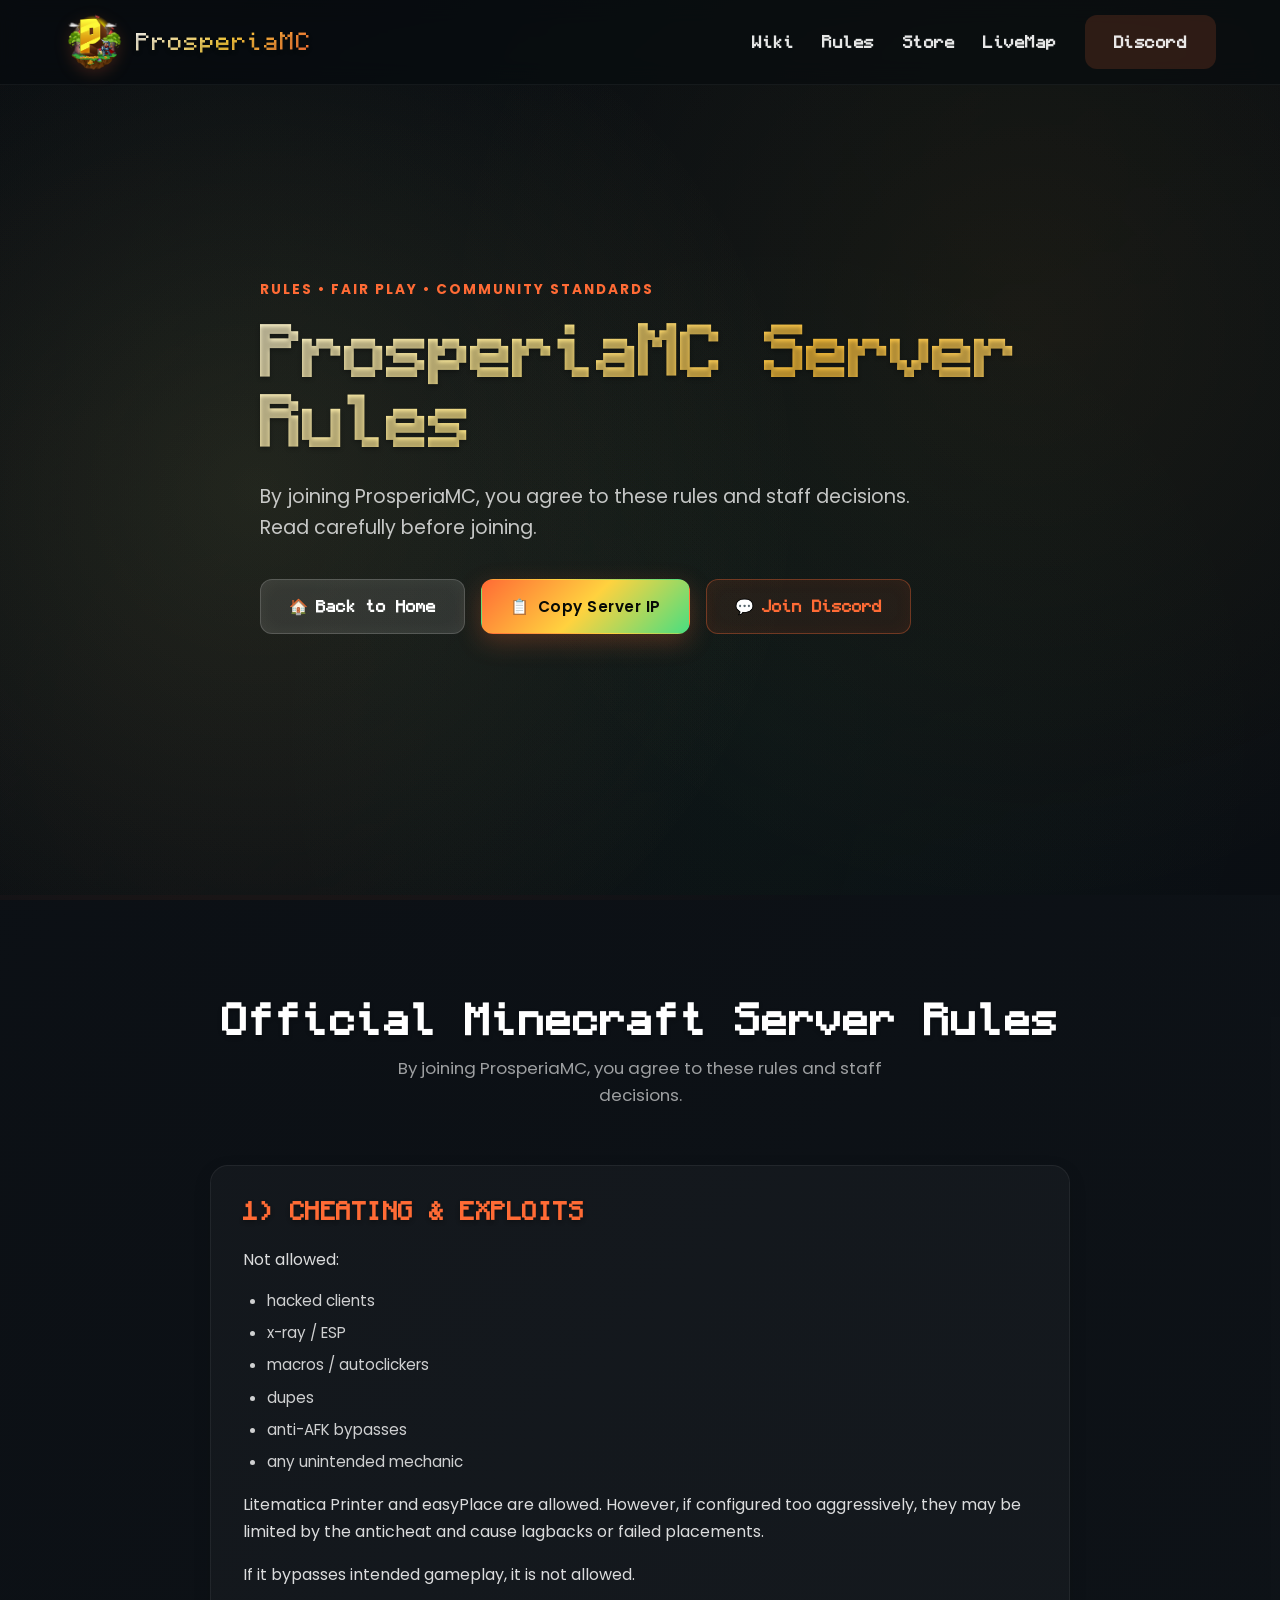
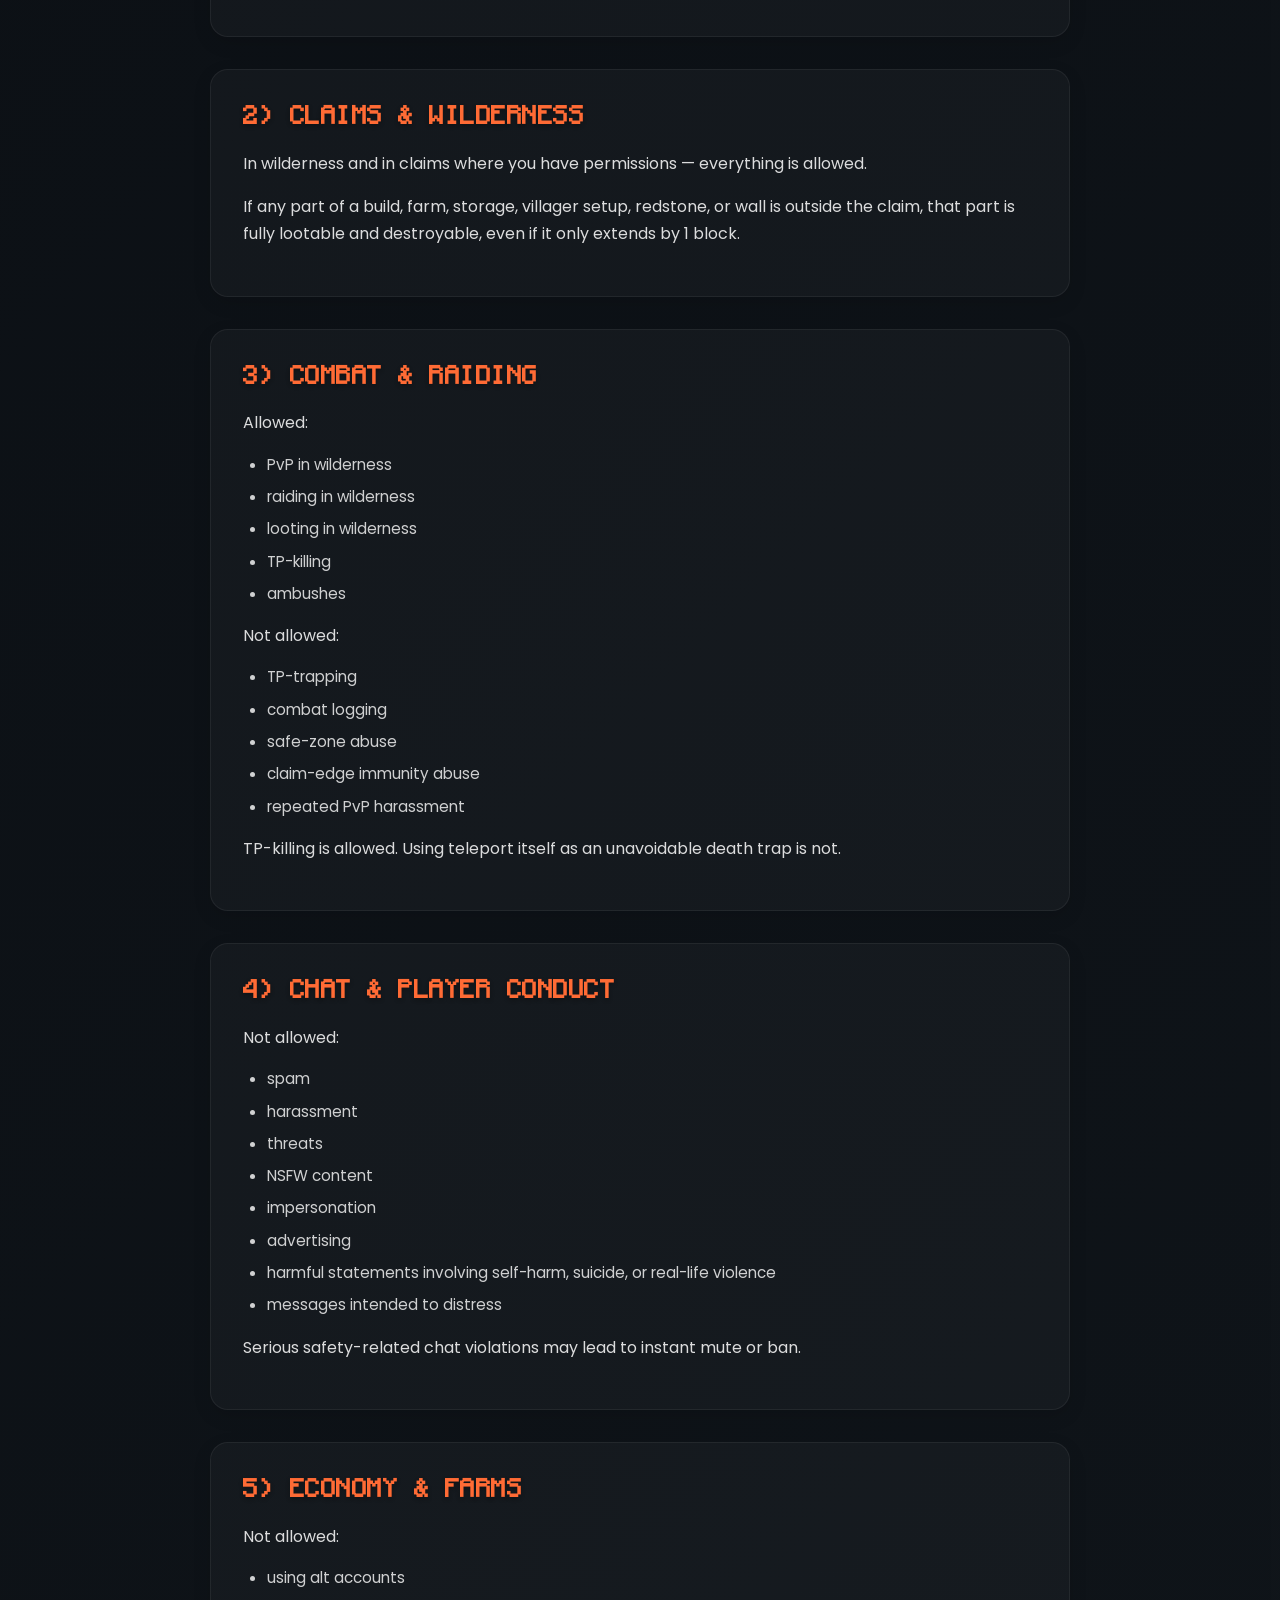
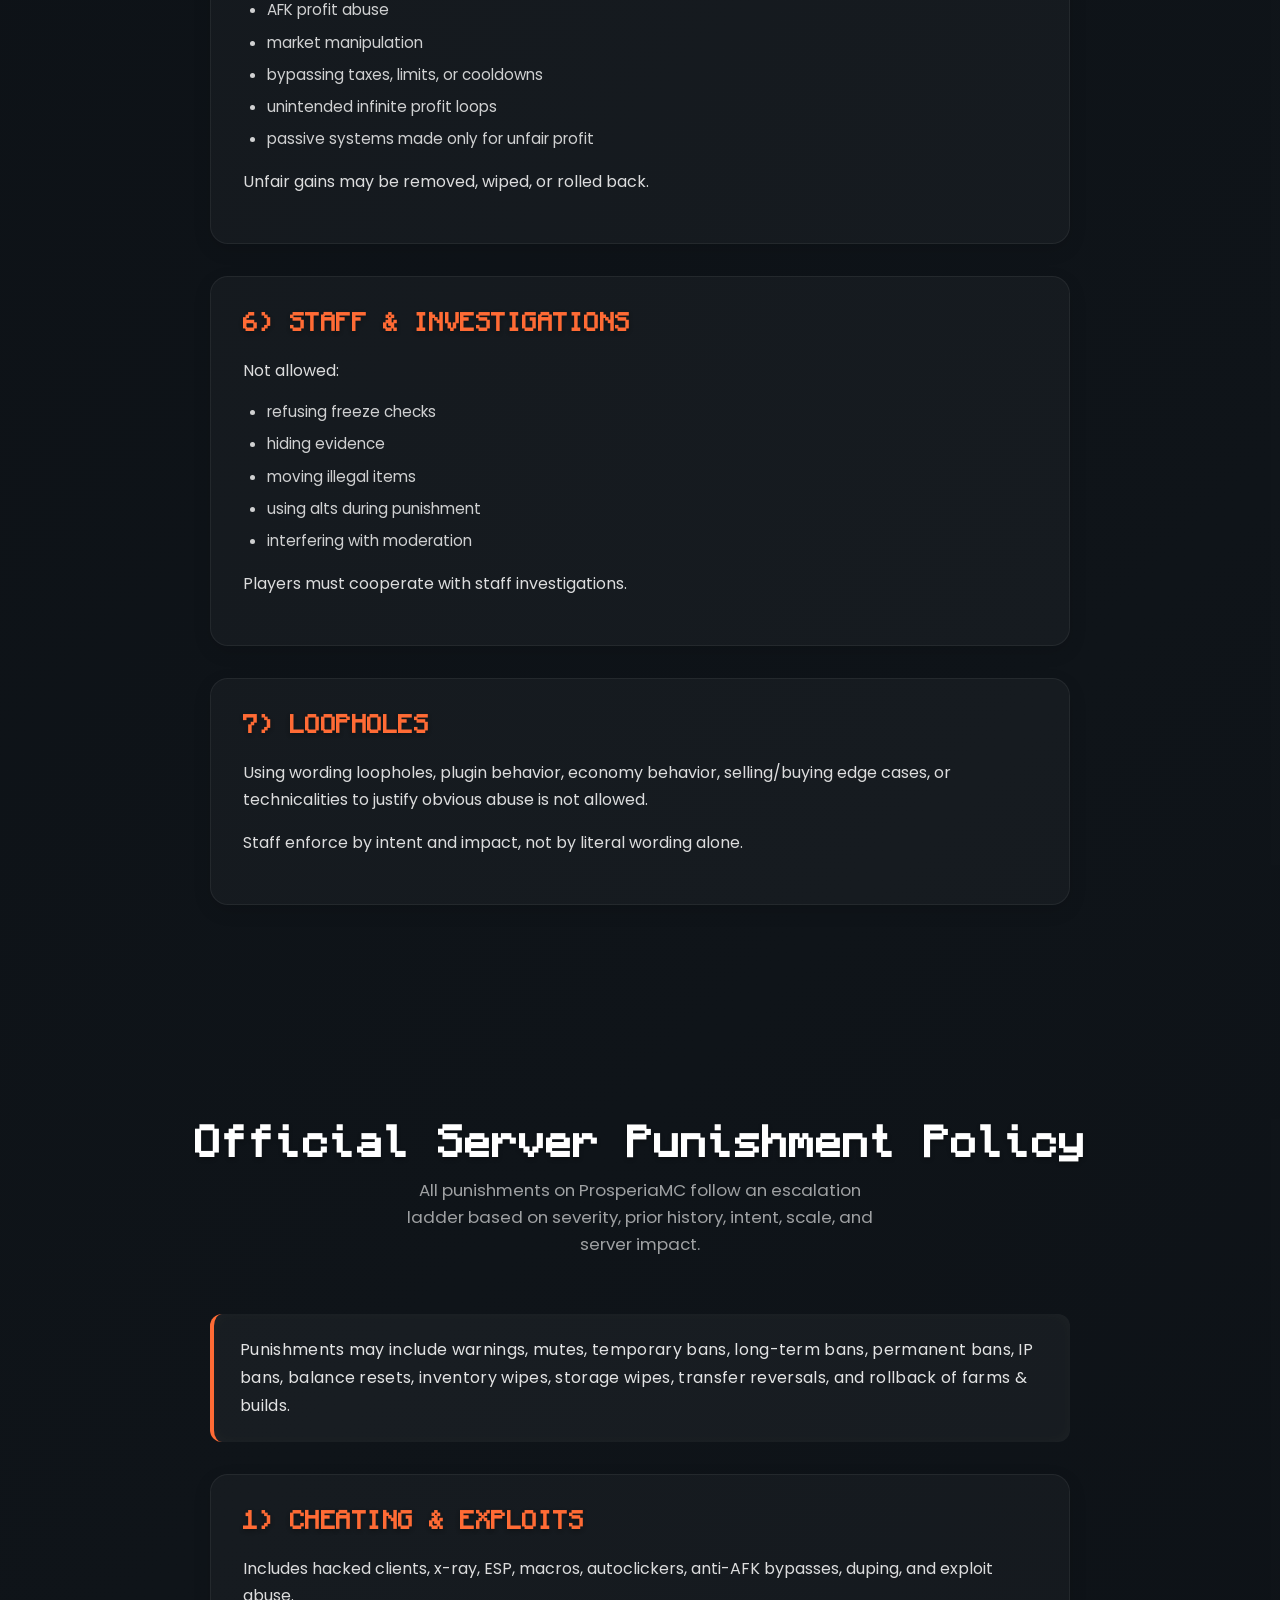
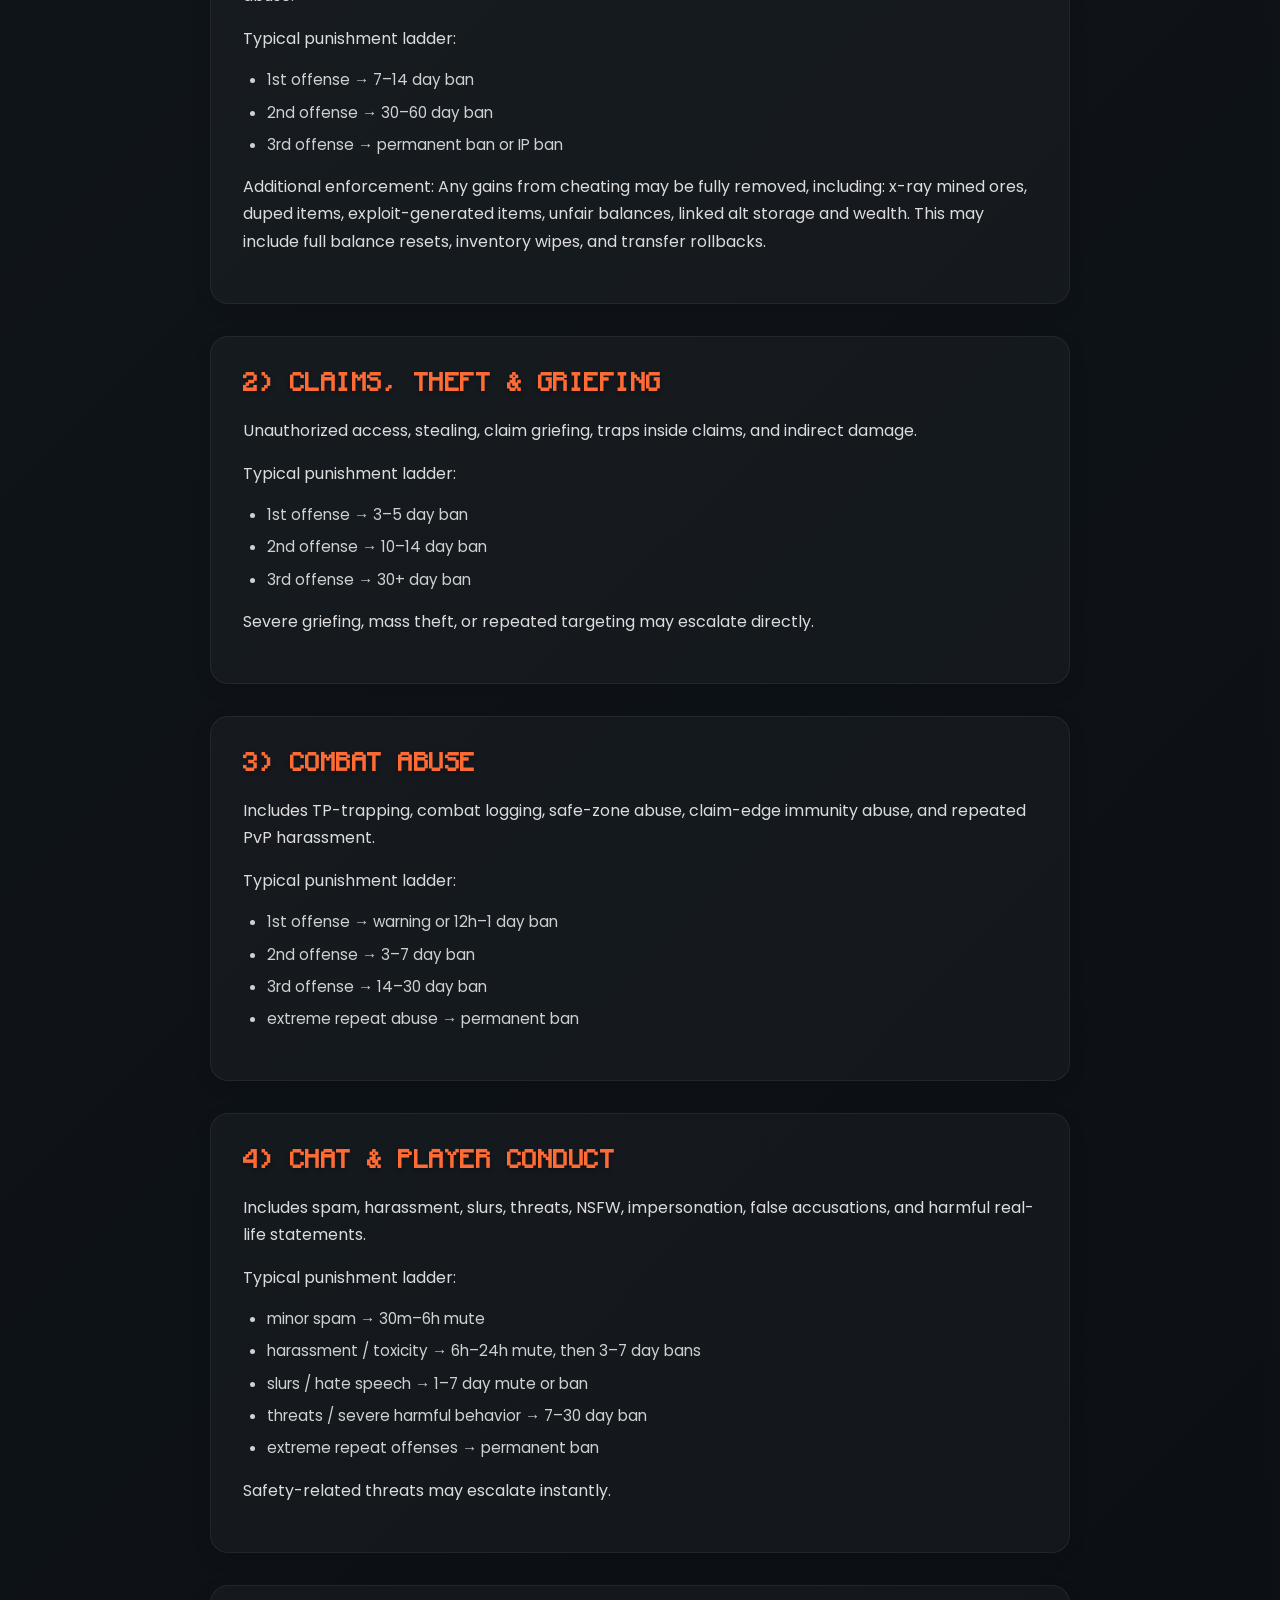
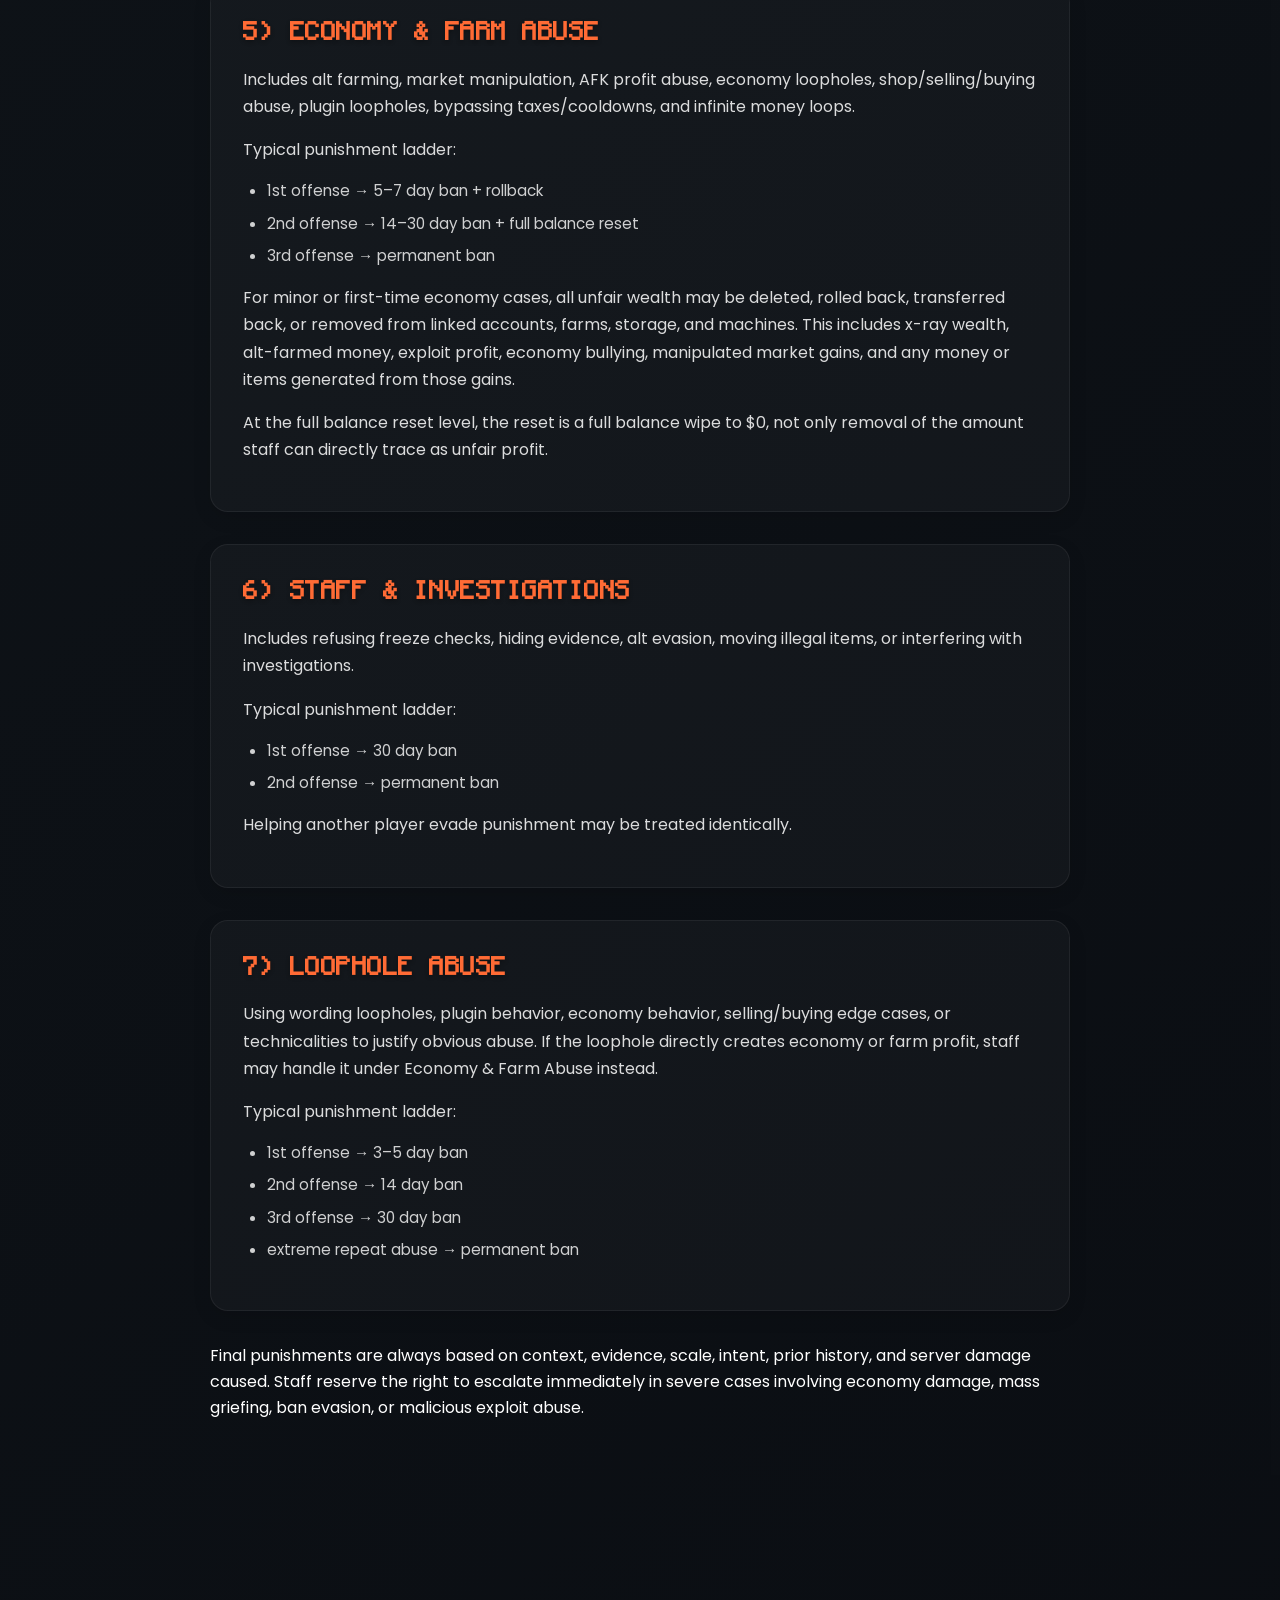
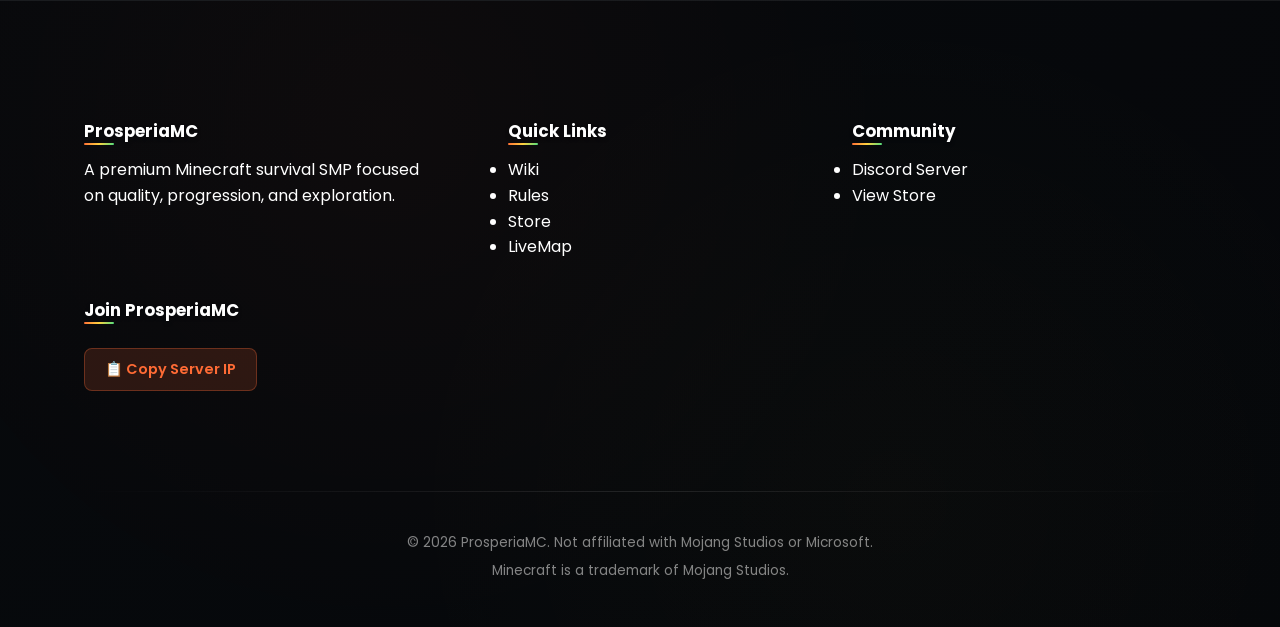
==== rules.html @ f15ae8da "Update wiki layout and rules content" ====
<!DOCTYPE html>
<html lang="en">
<head>
  <meta charset="UTF-8" />
  <meta name="viewport" content="width=device-width, initial-scale=1.0" />
  <meta name="description" content="ProsperiaMC rules and enforcement policy." />
  <title>ProsperiaMC | Official Minecraft Server Rules</title>
  <link rel="preconnect" href="https://fonts.googleapis.com" />
  <link rel="preconnect" href="https://fonts.gstatic.com" crossorigin />
  <link href="https://fonts.googleapis.com/css2?family=Poppins:wght@400;500;600;700;800;900&family=Press+Start+2P&display=swap" rel="stylesheet" />
  <link rel="stylesheet" href="style.css" />
  <!-- Google AdSense verification code -->
  <script async src="https://pagead2.googlesyndication.com/pagead/js/adsbygoogle.js?client=ca-pub-5962027787161870" crossorigin="anonymous"></script>
</head>
<body>
  <header class="navbar" id="navbar">
    <div class="container nav-content">
      <a href="index.html" class="logo">
        <img src="assets/icons/ProsperiaMC logo1.png" alt="ProsperiaMC logo1" class="logo-img" />
        <span class="logo-text">ProsperiaMC</span>
      </a>

      <nav class="nav-links">
        <a href="wiki.html">Wiki</a>
        <a href="rules.html">Rules</a>
        <a href="https://shop.prosperiamc.com/" target="_blank" rel="noopener noreferrer">Store</a>
        <a href="http://prosperiamc.com:8100/#world1:0:0:0:1500:0:0:0:0:perspective" target="_blank" rel="noopener noreferrer">LiveMap</a>
        <a href="https://www.discord.gg/T3ed7sV3uz" class="btn btn-nav-discord" target="_blank" rel="noopener noreferrer">Discord</a>
      </nav>

      <button class="mobile-menu-btn" id="mobile-menu-btn" aria-label="Toggle menu">
        <span></span>
        <span></span>
        <span></span>
      </button>
    </div>
  </header>

  <section class="hero">
    <div class="hero-overlay"></div>
    <div class="container hero-content">
      <p class="eyebrow">Rules • Fair Play • Community Standards</p>
      <h1 class="title-gold-glow">ProsperiaMC Server Rules</h1>
      <p class="hero-text">
        By joining ProsperiaMC, you agree to these rules and staff decisions. Read carefully before joining.
      </p>

      <div class="hero-buttons">
        <a href="index.html" class="btn btn-secondary">
          <span>&#x1F3E0;</span> Back to Home
        </a>
        <button class="btn btn-primary" onclick="copyIP()">
          <span>&#x1F4CB;</span> Copy Server IP
        </button>
        <a href="https://www.discord.gg/T3ed7sV3uz" class="btn btn-tertiary" target="_blank" rel="noopener noreferrer">
          <span>&#x1F4AC;</span> Join Discord
        </a>
      </div>
      <p id="copy-message" class="copy-message"></p>
    </div>
  </section>

  <section class="rules">
    <div class="container">
      <div class="section-header">
        <h2>Official Minecraft Server Rules</h2>
        <p class="section-subtitle">By joining ProsperiaMC, you agree to these rules and staff decisions.</p>
      </div>

      <div class="rules-content">
        <div class="rule-category">
          <h3>1) CHEATING & EXPLOITS</h3>
          <p>Not allowed:</p>
          <ul>
            <li>hacked clients</li>
            <li>x-ray / ESP</li>
            <li>macros / autoclickers</li>
            <li>dupes</li>
            <li>anti-AFK bypasses</li>
            <li>any unintended mechanic</li>
          </ul>
          <p>Litematica Printer and easyPlace are allowed. However, if configured too aggressively, they may be limited by the anticheat and cause lagbacks or failed placements.</p>
          <p>If it bypasses intended gameplay, it is not allowed.</p>
        </div>

        <div class="rule-category">
          <h3>2) CLAIMS & WILDERNESS</h3>
          <p>In wilderness and in claims where you have permissions — everything is allowed.</p>
          <p>If any part of a build, farm, storage, villager setup, redstone, or wall is outside the claim, that part is fully lootable and destroyable, even if it only extends by 1 block.</p>
        </div>

        <div class="rule-category">
          <h3>3) COMBAT & RAIDING</h3>
          <p>Allowed:</p>
          <ul>
            <li>PvP in wilderness</li>
            <li>raiding in wilderness</li>
            <li>looting in wilderness</li>
            <li>TP-killing</li>
            <li>ambushes</li>
          </ul>
          <p>Not allowed:</p>
          <ul>
            <li>TP-trapping</li>
            <li>combat logging</li>
            <li>safe-zone abuse</li>
            <li>claim-edge immunity abuse</li>
            <li>repeated PvP harassment</li>
          </ul>
          <p>TP-killing is allowed. Using teleport itself as an unavoidable death trap is not.</p>
        </div>

        <div class="rule-category">
          <h3>4) CHAT & PLAYER CONDUCT</h3>
          <p>Not allowed:</p>
          <ul>
            <li>spam</li>
            <li>harassment</li>
            <li>threats</li>
            <li>NSFW content</li>
            <li>impersonation</li>
            <li>advertising</li>
            <li>harmful statements involving self-harm, suicide, or real-life violence</li>
            <li>messages intended to distress</li>
          </ul>
          <p>Serious safety-related chat violations may lead to instant mute or ban.</p>
        </div>

        <div class="rule-category">
          <h3>5) ECONOMY & FARMS</h3>
          <p>Not allowed:</p>
          <ul>
            <li>using alt accounts</li>
            <li>AFK profit abuse</li>
            <li>market manipulation</li>
            <li>bypassing taxes, limits, or cooldowns</li>
            <li>unintended infinite profit loops</li>
            <li>passive systems made only for unfair profit</li>
          </ul>
          <p>Unfair gains may be removed, wiped, or rolled back.</p>
        </div>

        <div class="rule-category">
          <h3>6) STAFF & INVESTIGATIONS</h3>
          <p>Not allowed:</p>
          <ul>
            <li>refusing freeze checks</li>
            <li>hiding evidence</li>
            <li>moving illegal items</li>
            <li>using alts during punishment</li>
            <li>interfering with moderation</li>
          </ul>
          <p>Players must cooperate with staff investigations.</p>
        </div>

        <div class="rule-category">
          <h3>7) LOOPHOLES</h3>
          <p>Using wording loopholes, plugin behavior, economy behavior, selling/buying edge cases, or technicalities to justify obvious abuse is not allowed.</p>
          <p>Staff enforce by intent and impact, not by literal wording alone.</p>
        </div>
      </div>
    </div>
  </section>

  <section class="rules">
    <div class="container">
      <div class="section-header">
        <h2>Official Server Punishment Policy</h2>
        <p class="section-subtitle">All punishments on ProsperiaMC follow an escalation ladder based on severity, prior history, intent, scale, and server impact.</p>
      </div>

      <div class="rules-content">
        <div class="policy-summary">
          Punishments may include warnings, mutes, temporary bans, long-term bans, permanent bans, IP bans, balance resets, inventory wipes, storage wipes, transfer reversals, and rollback of farms & builds.
        </div>

        <div class="rule-category">
          <h3>1) CHEATING & EXPLOITS</h3>
          <p>Includes hacked clients, x-ray, ESP, macros, autoclickers, anti-AFK bypasses, duping, and exploit abuse.</p>
          <p>Typical punishment ladder:</p>
          <ul>
            <li>1st offense → 7–14 day ban</li>
            <li>2nd offense → 30–60 day ban</li>
            <li>3rd offense → permanent ban or IP ban</li>
          </ul>
          <p>Additional enforcement: Any gains from cheating may be fully removed, including: x-ray mined ores, duped items, exploit-generated items, unfair balances, linked alt storage and wealth. This may include full balance resets, inventory wipes, and transfer rollbacks.</p>
        </div>

        <div class="rule-category">
          <h3>2) CLAIMS, THEFT & GRIEFING</h3>
          <p>Unauthorized access, stealing, claim griefing, traps inside claims, and indirect damage.</p>
          <p>Typical punishment ladder:</p>
          <ul>
            <li>1st offense → 3–5 day ban</li>
            <li>2nd offense → 10–14 day ban</li>
            <li>3rd offense → 30+ day ban</li>
          </ul>
          <p>Severe griefing, mass theft, or repeated targeting may escalate directly.</p>
        </div>

        <div class="rule-category">
          <h3>3) COMBAT ABUSE</h3>
          <p>Includes TP-trapping, combat logging, safe-zone abuse, claim-edge immunity abuse, and repeated PvP harassment.</p>
          <p>Typical punishment ladder:</p>
          <ul>
            <li>1st offense → warning or 12h–1 day ban</li>
            <li>2nd offense → 3–7 day ban</li>
            <li>3rd offense → 14–30 day ban</li>
            <li>extreme repeat abuse → permanent ban</li>
          </ul>
        </div>

        <div class="rule-category">
          <h3>4) CHAT & PLAYER CONDUCT</h3>
          <p>Includes spam, harassment, slurs, threats, NSFW, impersonation, false accusations, and harmful real-life statements.</p>
          <p>Typical punishment ladder:</p>
          <ul>
            <li>minor spam → 30m–6h mute</li>
            <li>harassment / toxicity → 6h–24h mute, then 3–7 day bans</li>
            <li>slurs / hate speech → 1–7 day mute or ban</li>
            <li>threats / severe harmful behavior → 7–30 day ban</li>
            <li>extreme repeat offenses → permanent ban</li>
          </ul>
          <p>Safety-related threats may escalate instantly.</p>
        </div>

        <div class="rule-category">
          <h3>5) ECONOMY & FARM ABUSE</h3>
          <p>Includes alt farming, market manipulation, AFK profit abuse, economy loopholes, shop/selling/buying abuse, plugin loopholes, bypassing taxes/cooldowns, and infinite money loops.</p>
          <p>Typical punishment ladder:</p>
          <ul>
            <li>1st offense → 5–7 day ban + rollback</li>
            <li>2nd offense → 14–30 day ban + full balance reset</li>
            <li>3rd offense → permanent ban</li>
          </ul>
          <p>For minor or first-time economy cases, all unfair wealth may be deleted, rolled back, transferred back, or removed from linked accounts, farms, storage, and machines. This includes x-ray wealth, alt-farmed money, exploit profit, economy bullying, manipulated market gains, and any money or items generated from those gains.</p>
          <p>At the full balance reset level, the reset is a full balance wipe to $0, not only removal of the amount staff can directly trace as unfair profit.</p>
        </div>

        <div class="rule-category">
          <h3>6) STAFF & INVESTIGATIONS</h3>
          <p>Includes refusing freeze checks, hiding evidence, alt evasion, moving illegal items, or interfering with investigations.</p>
          <p>Typical punishment ladder:</p>
          <ul>
            <li>1st offense → 30 day ban</li>
            <li>2nd offense → permanent ban</li>
          </ul>
          <p>Helping another player evade punishment may be treated identically.</p>
        </div>

        <div class="rule-category">
          <h3>7) LOOPHOLE ABUSE</h3>
          <p>Using wording loopholes, plugin behavior, economy behavior, selling/buying edge cases, or technicalities to justify obvious abuse. If the loophole directly creates economy or farm profit, staff may handle it under Economy & Farm Abuse instead.</p>
          <p>Typical punishment ladder:</p>
          <ul>
            <li>1st offense → 3–5 day ban</li>
            <li>2nd offense → 14 day ban</li>
            <li>3rd offense → 30 day ban</li>
            <li>extreme repeat abuse → permanent ban</li>
          </ul>
        </div>

        <p>Final punishments are always based on context, evidence, scale, intent, prior history, and server damage caused. Staff reserve the right to escalate immediately in severe cases involving economy damage, mass griefing, ban evasion, or malicious exploit abuse.</p>
      </div>
    </div>
  </section>

  <footer class="footer">
    <div class="container">
      <div class="footer-content">
        <div class="footer-section">
          <h4>ProsperiaMC</h4>
          <p>A premium Minecraft survival SMP focused on quality, progression, and exploration.</p>
        </div>

        <div class="footer-section quick-links">
          <h4>Quick Links</h4>
          <ul>
            <li><a href="wiki.html">Wiki</a></li>
            <li><a href="rules.html">Rules</a></li>
            <li><a href="https://shop.prosperiamc.com/" target="_blank" rel="noopener noreferrer">Store</a></li>
            <li><a href="http://prosperiamc.com:8100/#world1:0:0:0:1500:0:0:0:0:perspective" target="_blank" rel="noopener noreferrer">LiveMap</a></li>
          </ul>
        </div>

        <div class="footer-section">
          <h4>Community</h4>
          <ul>
            <li><a href="https://www.discord.gg/T3ed7sV3uz" target="_blank" rel="noopener noreferrer">Discord Server</a></li>
            <li><a href="https://shop.prosperiamc.com/" target="_blank" rel="noopener noreferrer">View Store</a></li>
          </ul>
        </div>

        <div class="footer-section">
          <h4>Join ProsperiaMC</h4>
          <button class="btn-footer" onclick="copyIP()">📋 Copy Server IP</button>
        </div>
      </div>

      <div class="footer-divider"></div>

      <div class="footer-bottom">
        <p>&copy; 2026 ProsperiaMC. Not affiliated with Mojang Studios or Microsoft.</p>
        <p>Minecraft is a trademark of Mojang Studios.</p>
      </div>
    </div>
  </footer>

  <script src="script.js"></script>
</body>
</html>
---- style.css ----
/* ========== CSS RESET & BASE STYLES ========== */
* {
  margin: 0;
  padding: 0;
  box-sizing: border-box;
}

/* ========== CUSTOM FONTS ========== */
@font-face {
  font-family: 'Minecraft';
  src: url('assets/font/Minecraft.ttf') format('truetype');
  font-weight: normal;
  font-style: normal;
}

@font-face {
  font-family: 'Monocraft';
  src: url('assets/font/Monocraft.otf') format('opentype');
  font-weight: normal;
  font-style: normal;
}

/* ========== COLOR VARIABLES ========== */
:root {
  --accent-orange: #ff6b35;
  --accent-yellow: #ffd23f;
  --accent-green: #4ade80;
  --accent-gradient: linear-gradient(135deg, #ff6b35 0%, #ffd23f 50%, #4ade80 100%);
  --accent-gradient-hover: linear-gradient(135deg, #ff8c42 0%, #ffb347 50%, #35c763 100%);
  --title-font: 'Monocraft', 'Minecraft', sans-serif;
}

html {
  scroll-behavior: smooth;
  scroll-padding-top: 80px;
}

body {
  font-family: 'Poppins', -apple-system, BlinkMacSystemFont, "Segoe UI", Roboto, "Helvetica Neue", Arial, sans-serif;
  background: linear-gradient(135deg, #0b0f14 0%, #0f1419 50%, #0a0d12 100%);
  color: #ffffff;
  line-height: 1.6;
  overflow-x: hidden;
  position: relative;
  opacity: 0;
  transition: opacity 0.5s ease;
}

/* ========== FLOATING PARTICLES BACKGROUND ========== */
body::before {
  content: '';
  position: fixed;
  top: 0;
  left: 0;
  width: 100%;
  height: 100%;
  background-image: 
    radial-gradient(circle at 20% 80%, rgba(255, 107, 53, 0.08) 0%, transparent 50%),
    radial-gradient(circle at 80% 20%, rgba(255, 210, 63, 0.06) 0%, transparent 50%),
    radial-gradient(circle at 40% 40%, rgba(74, 222, 128, 0.04) 0%, transparent 50%);
  pointer-events: none;
  z-index: -1;
  animation: float 20s ease-in-out infinite;
}

@keyframes float {
  0%, 100% { transform: translateY(0px) rotate(0deg); }
  33% { transform: translateY(-10px) rotate(1deg); }
  66% { transform: translateY(5px) rotate(-1deg); }
}

a {
  text-decoration: none;
  color: inherit;
}

button {
  font-family: inherit;
}

.container {
  width: min(1200px, 90vw);
  margin: 0 auto;
  padding: 0 20px;
}

/* ========== TYPOGRAPHY ========== */
h1, h2, h3, h4, h5, h6 {
  font-weight: 700;
  line-height: 1.2;
  font-family: var(--title-font);
  text-transform: none;
  text-shadow: 0 2px 4px rgba(0, 0, 0, 0.3);
}

h1 {
  font-size: 4rem;
  letter-spacing: -1px;
  font-weight: 900;
  background: linear-gradient(135deg, #ffffff 0%, var(--accent-yellow) 50%, var(--accent-orange) 100%);
  -webkit-background-clip: text;
  -webkit-text-fill-color: transparent;
  background-clip: text;
  animation: textGlow 4s ease-in-out infinite;
}

@keyframes textGlow {
  0%, 100% { 
    filter: drop-shadow(0 0 15px rgba(255, 107, 53, 0.4)) drop-shadow(0 0 30px rgba(255, 107, 53, 0.2));
    text-shadow: 0 0 10px rgba(255, 107, 53, 0.5);
  }
  50% { 
    filter: drop-shadow(0 0 25px rgba(255, 107, 53, 0.7)) drop-shadow(0 0 50px rgba(255, 107, 53, 0.4));
    text-shadow: 0 0 20px rgba(255, 107, 53, 0.8);
  }
}

.title-gold-glow {
  background: linear-gradient(135deg, #fff7cf 0%, #ffe88a 35%, #ffc43d 65%, #ffda73 100%);
  -webkit-background-clip: text;
  -webkit-text-fill-color: transparent;
  background-clip: text;
  animation: goldTitleGlow 3.6s ease-in-out infinite;
}

@keyframes goldTitleGlow {
  0%, 100% {
    filter: drop-shadow(0 0 10px rgba(255, 211, 89, 0.35)) drop-shadow(0 0 24px rgba(255, 181, 46, 0.2));
    text-shadow: 0 0 8px rgba(255, 211, 89, 0.45);
  }
  50% {
    filter: drop-shadow(0 0 18px rgba(255, 221, 120, 0.55)) drop-shadow(0 0 36px rgba(255, 187, 62, 0.35));
    text-shadow: 0 0 14px rgba(255, 214, 102, 0.65);
  }
}

h2 {
  font-size: 2.5rem;
  margin-bottom: 12px;
  font-weight: 800;
}

h3 {
  font-size: 1.35rem;
  margin-bottom: 8px;
  font-weight: 700;
}

h4 {
  font-size: 1.1rem;
  margin-bottom: 12px;
  font-weight: 700;
}

/* ========== NAVBAR/HEADER ========== */
.navbar {
  position: sticky;
  top: 0;
  z-index: 1000;
  background: rgba(7, 10, 14, 0.7);
  backdrop-filter: blur(12px);
  border-bottom: 1px solid rgba(255, 255, 255, 0.05);
  transition: all 0.3s ease;
  padding: 0;
}

.navbar.scrolled {
  background: rgba(7, 10, 14, 0.95);
  border-bottom-color: rgba(74, 222, 128, 0.15);
  box-shadow: 0 8px 32px rgba(0, 0, 0, 0.3);
}

.nav-content {
  position: relative;
  display: flex;
  justify-content: space-between;
  align-items: center;
  padding: 12px 0;
}

.logo {
  display: flex;
  align-items: center;
  height: 60px;
  transition: transform 0.3s ease;
  gap: 12px;
}

.logo:hover {
  transform: scale(1.05);
}

.logo-img {
  height: 100%;
  width: auto;
  max-height: 60px;
  object-fit: contain;
  filter: drop-shadow(0 4px 8px rgba(255, 107, 53, 0.2));
  transition: filter 0.3s ease;
}

.logo:hover .logo-img {
  filter: drop-shadow(0 6px 12px rgba(255, 107, 53, 0.35));
}

.logo-text {
  font-family: var(--title-font);
  font-size: 1.4rem;
  font-weight: normal;
  background: linear-gradient(135deg, #ffffff 0%, var(--accent-yellow) 50%, var(--accent-orange) 100%);
  -webkit-background-clip: text;
  -webkit-text-fill-color: transparent;
  background-clip: text;
  text-shadow: 0 2px 4px rgba(0, 0, 0, 0.3);
  letter-spacing: 1px;
  transition: all 0.3s ease;
}

.logo:hover .logo-text {
  background: linear-gradient(135deg, #ffffff 0%, var(--accent-orange) 50%, var(--accent-yellow) 100%);
  -webkit-background-clip: text;
  -webkit-text-fill-color: transparent;
  background-clip: text;
  text-shadow: 0 4px 8px rgba(255, 107, 53, 0.4);
}

.nav-links {
  display: flex;
  gap: 28px;
  align-items: center;
}

.nav-links a {
  color: rgba(255, 255, 255, 0.9);
  font-weight: 600;
  font-size: 0.96rem;
  transition: color 0.3s ease, transform 0.3s ease;
  position: relative;
  font-family: var(--title-font);
  letter-spacing: 0.5px;
}

.nav-links a:hover {
  color: var(--accent-orange);
  transform: translateY(-2px);
}

.nav-links a::after {
  content: '';
  position: absolute;
  bottom: -4px;
  left: 0;
  width: 0;
  height: 2px;
  background: var(--accent-gradient);
  transition: width 0.3s ease;
}

.nav-links a:hover::after {
  width: 100%;
}

.btn-nav-discord::after {
  display: none;
}

.btn-nav-discord:hover {
  transform: translateY(-1px);
}

.btn-nav-discord {
  background: rgba(255, 107, 53, 0.15);
  padding: 8px 16px;
  border-radius: 8px;
  border: 1px solid rgba(255, 107, 53, 0.3);
  font-family: var(--title-font);
  letter-spacing: 0.6px;
}

.btn-nav-discord:hover {
  background: rgba(255, 107, 53, 0.25);
  border-color: rgba(255, 107, 53, 0.6);
  box-shadow: 0 0 20px rgba(255, 107, 53, 0.18);
}

.mobile-menu-btn {
  display: none;
  flex-direction: column;
  gap: 5px;
  background: none;
  border: none;
  cursor: pointer;
  padding: 4px;
}

.mobile-menu-btn span {
  width: 24px;
  height: 2px;
  background: #ffffff;
  transition: all 0.3s ease;
  border-radius: 2px;
}

/* ========== BUTTONS ========== */
.btn {
  display: inline-flex;
  align-items: center;
  gap: 8px;
  padding: 14px 28px;
  border-radius: 12px;
  font-weight: 600;
  font-size: 0.95rem;
  transition: all 0.3s ease;
  cursor: pointer;
  border: 1.5px solid transparent;
  white-space: nowrap;
  font-family: 'Poppins', sans-serif;
}

.btn-primary {
  background: var(--accent-gradient);
  color: #070a06;
  box-shadow: 0 8px 24px rgba(255, 107, 53, 0.25);
  position: relative;
  overflow: hidden;
  letter-spacing: 0.5px;
}

.btn-primary::before {
  content: '';
  position: absolute;
  inset: 0;
  background: linear-gradient(45deg, transparent, rgba(255, 255, 255, 0.2), transparent);
  transform: translateX(-100%);
  transition: transform 0.6s ease;
}

.btn-primary:hover::before {
  transform: translateX(100%);
}

.btn-primary:hover {
  transform: translateY(-2px);
  box-shadow: 0 14px 30px rgba(255, 107, 53, 0.35);
  background: var(--accent-gradient-hover);
}

.btn-secondary,
.btn-tertiary,
.btn-footer {
  font-family: var(--title-font);
}

.btn-secondary:hover,
.btn-tertiary:hover,
.btn-footer:hover {
  box-shadow: 0 8px 24px rgba(255, 210, 63, 0.16);
}

.btn-primary:active {
  transform: translateY(0);
}

.btn-secondary {
  background: rgba(255, 255, 255, 0.1);
  border: 1.5px solid rgba(255, 255, 255, 0.18);
  color: #ffffff;
  box-shadow: inset 0 0 18px rgba(255, 255, 255, 0.05);
}

.btn-secondary:hover {
  background: rgba(255, 255, 255, 0.16);
  border-color: rgba(255, 255, 255, 0.35);
  transform: translateY(-1px);
}

.btn-tertiary {
  background: rgba(255, 107, 53, 0.08);
  border: 1.5px solid rgba(255, 107, 53, 0.35);
  color: var(--accent-orange);
  box-shadow: inset 0 0 18px rgba(255, 107, 53, 0.05);
}

.btn-tertiary:hover {
  background: rgba(255, 107, 53, 0.14);
  border-color: rgba(255, 107, 53, 0.75);
  transform: translateY(-1px);
}

.hero-buttons .btn {
  min-width: 180px;
  justify-content: center;
}

.btn-footer {
  background: rgba(255, 107, 53, 0.15);
  border: 1px solid rgba(255, 107, 53, 0.3);
  color: var(--accent-orange);
  padding: 10px 20px;
  border-radius: 8px;
  font-weight: 600;
  font-size: 0.9rem;
  cursor: pointer;
  transition: all 0.3s ease;
  margin-top: 12px;
  font-family: 'Poppins', sans-serif;
}

.btn-footer:hover {
  background: rgba(255, 107, 53, 0.25);
  border-color: var(--accent-orange);
  transform: translateY(-2px);
}

/* ========== HERO SECTION ========== */
.hero {
  position: relative;
  min-height: 90vh;
  display: flex;
  align-items: center;
  padding: 60px 0;
  background:
    linear-gradient(135deg, rgba(11, 15, 20, 0.7) 0%, rgba(11, 15, 20, 0.8) 50%, rgba(11, 15, 20, 0.75) 100%),
    linear-gradient(rgba(0, 0, 0, 0.4), rgba(0, 0, 0, 0.2)),
    url("assets/images/hero-bg.jpg") center/cover no-repeat;
  background-attachment: fixed;
  overflow: hidden;
}

.hero::before {
  content: '';
  position: absolute;
  inset: 0;
  background: 
    radial-gradient(circle at 20% 50%, rgba(255, 107, 53, 0.08) 0%, transparent 50%),
    radial-gradient(circle at 80% 30%, rgba(255, 210, 63, 0.06) 0%, transparent 50%),
    radial-gradient(circle at 60% 80%, rgba(74, 222, 128, 0.04) 0%, transparent 50%);
  animation: heroGlow 8s ease-in-out infinite;
  pointer-events: none;
}

@keyframes heroGlow {
  0%, 100% { opacity: 0.6; transform: scale(1); }
  50% { opacity: 1; transform: scale(1.05); }
}

.hero-overlay {
  position: absolute;
  inset: 0;
  background: radial-gradient(circle at 20% 50%, rgba(74, 222, 128, 0.08) 0%, transparent 50%);
  pointer-events: none;
}

.hero-content {
  position: relative;
  z-index: 10;
  max-width: 800px;
  animation: fadeInUp 0.8s ease 0.2s both;
}

.eyebrow {
  color: var(--accent-orange);
  text-transform: uppercase;
  letter-spacing: 2px;
  font-size: 0.85rem;
  font-weight: 700;
  margin-bottom: 16px;
  animation: fadeInUp 0.8s ease 0.1s both;
  font-family: 'Poppins', sans-serif;
}

.hero h1 {
  margin-bottom: 24px;
  line-height: 1.1;
  animation: fadeInUp 0.8s ease 0.2s both;
}

.hero-text {
  font-size: 1.2rem;
  color: rgba(255, 255, 255, 0.75);
  max-width: 700px;
  margin-bottom: 36px;
  animation: fadeInUp 0.8s ease 0.3s both;
  font-family: 'Poppins', sans-serif;
}

.hero-buttons {
  display: flex;
  gap: 16px;
  flex-wrap: wrap;
  margin-bottom: 48px;
  animation: fadeInUp 0.8s ease 0.4s both;
}

.hero-buttons .btn {
  animation: floatButton 6s ease-in-out infinite;
}

.hero-buttons .btn:nth-child(2) {
  animation-delay: 0.3s;
}

.hero-buttons .btn:nth-child(3) {
  animation-delay: 0.5s;
}

@keyframes floatButton {
  0%, 100% { transform: translateY(0); }
  50% { transform: translateY(-4px); }
}

.server-ip-box {
  background: rgba(255, 107, 53, 0.08);
  border: 1.5px solid rgba(255, 107, 53, 0.3);
  border-radius: 14px;
  padding: 20px 28px;
  max-width: fit-content;
  animation: fadeInUp 0.8s ease 0.5s both;
  position: relative;
  overflow: hidden;
}

.server-ip-box::before {
  content: '';
  position: absolute;
  inset: 0;
  background: linear-gradient(45deg, transparent, rgba(255, 107, 53, 0.1), transparent);
  transform: translateX(-100%);
  animation: shimmer 3s ease-in-out infinite;
}

@keyframes shimmer {
  0% { transform: translateX(-100%); }
  50% { transform: translateX(100%); }
  100% { transform: translateX(100%); }
}

.server-ip-box .label {
  color: rgba(255, 255, 255, 0.6);
  font-size: 0.85rem;
  text-transform: uppercase;
  letter-spacing: 1px;
  margin-bottom: 4px;
  font-family: 'Poppins', sans-serif;
  font-weight: 600;
}

.server-ip-box .ip-address {
  color: var(--accent-orange);
  font-size: 1.35rem;
  font-weight: 700;
  font-family: 'Courier New', monospace;
  letter-spacing: 0.5px;
}

.copy-message {
  margin-top: 12px;
  color: var(--accent-orange);
  font-size: 0.9rem;
  font-weight: 500;
  animation: fadeIn 0.4s ease;
  font-family: 'Poppins', sans-serif;
}

@keyframes fadeInUp {
  from {
    opacity: 0;
    transform: translateY(20px);
  }
  to {
    opacity: 1;
    transform: translateY(0);
  }
}

@keyframes fadeIn {
  from {
    opacity: 0;
  }
  to {
    opacity: 1;
  }
}

/* ========== SECTION HEADERS ========== */
.section-header {
  text-align: center;
  margin-bottom: 56px;
}

.section-header h2 {
  margin-bottom: 12px;
  position: relative;
  display: inline-block;
}

.section-subtitle {
  color: rgba(255, 255, 255, 0.6);
  font-size: 1.05rem;
  font-weight: 400;
  max-width: 500px;
  margin: 0 auto;
  font-family: 'Poppins', sans-serif;
}

/* ========== FEATURES SECTION ========== */
.features {
  padding: 100px 0 80px;
}

.feature-grid {
  display: grid;
  grid-template-columns: repeat(auto-fit, minmax(340px, 1fr));
  gap: 24px;
}

.card-feature {
  display: flex;
  flex-direction: column;
}

.card-icon {
  font-size: 2.8rem;
  margin-bottom: 16px;
  display: block;
}

/* ========== CARDS ========== */
.card {
  background: rgba(255, 255, 255, 0.04);
  border: 2px solid rgba(255, 255, 255, 0.08);
  border-radius: 8px;
  padding: 32px;
  transition: all 0.4s cubic-bezier(0.175, 0.885, 0.32, 1.275);
  position: relative;
  overflow: hidden;
  box-shadow: inset 0 0 20px rgba(255, 107, 53, 0), 0 4px 12px rgba(0, 0, 0, 0.3);
  backdrop-filter: blur(10px);
}

.card::before {
  content: '';
  position: absolute;
  inset: 0;
  background: radial-gradient(circle at center, rgba(255, 107, 53, 0.05) 0%, transparent 70%);
  opacity: 0;
  transition: opacity 0.4s ease;
  pointer-events: none;
}

.card::after {
  content: '';
  position: absolute;
  inset: 0;
  background: 
    repeating-linear-gradient(
      0deg,
      transparent,
      transparent 2px,
      rgba(255, 107, 53, 0.03) 2px,
      rgba(255, 107, 53, 0.03) 4px
    );
  pointer-events: none;
  opacity: 0;
  transition: opacity 0.4s ease;
}

.card:hover {
  transform: translateY(-8px) scale(1.02);
  border-color: rgba(255, 107, 53, 0.6);
  background: rgba(255, 255, 255, 0.08);
  box-shadow: 
    inset 0 0 30px rgba(255, 107, 53, 0.15), 
    0 20px 40px rgba(255, 107, 53, 0.2),
    0 0 60px rgba(255, 107, 53, 0.1);
  backdrop-filter: blur(20px);
}

.card:hover::before {
  opacity: 1;
}

.card:hover::after {
  opacity: 1;
}

.card h3 {
  color: #ffffff;
  margin-bottom: 12px;
  font-family: 'Poppins', sans-serif;
}

.card p {
  color: rgba(255, 255, 255, 0.7);
  font-size: 0.95rem;
  line-height: 1.6;
  font-family: 'Poppins', sans-serif;
}

/* ========== PROGRESSION SECTION ========== */
.progression {
  padding: 100px 0 80px;
  background: rgba(74, 222, 128, 0.03);
  border-top: 1px solid rgba(74, 222, 128, 0.1);
  border-bottom: 1px solid rgba(74, 222, 128, 0.1);
}

.progression-grid {
  display: grid;
  grid-template-columns: repeat(auto-fit, minmax(340px, 1fr));
  gap: 24px;
  margin-bottom: 56px;
}

.card-progression {
  position: relative;
}

.card-title-icon {
  display: flex;
  align-items: center;
  gap: 12px;
  margin-bottom: 16px;
}

.card-title-icon span {
  font-size: 2.2rem;
}

.card-title-icon h3 {
  margin: 0;
}

.progression-bar {
  height: 6px;
  background: rgba(255, 255, 255, 0.1);
  border-radius: 4px;
  margin-top: 16px;
  overflow: hidden;
}

.progression-fill {
  height: 100%;
  background: var(--accent-gradient);
  border-radius: 4px;
  transition: width 0.6s ease;
  position: relative;
  overflow: hidden;
}

.progression-fill::before {
  content: '';
  position: absolute;
  inset: 0;
  background: linear-gradient(90deg, transparent, rgba(255, 255, 255, 0.3), transparent);
  animation: progressShine 2s ease-in-out infinite;
}

@keyframes progressShine {
  0% { transform: translateX(-100%); }
  100% { transform: translateX(100%); }
}

.card:hover .progression-fill {
  background: var(--accent-gradient-hover);
  box-shadow: 0 0 20px rgba(255, 107, 53, 0.4);
}

.progression-highlight {
  background: rgba(255, 107, 53, 0.12);
  border: 1px solid rgba(255, 107, 53, 0.3);
  border-radius: 14px;
  padding: 36px;
  text-align: center;
  margin-top: 48px;
}

.progression-highlight h3 {
  color: var(--accent-orange);
  margin-bottom: 12px;
  font-family: 'Poppins', sans-serif;
}

.progression-highlight p {
  color: rgba(255, 255, 255, 0.75);
  font-size: 1.05rem;
  max-width: 600px;
  margin: 0 auto;
  font-family: 'Poppins', sans-serif;
}

/* ========== RULES SECTION ========== */
.rules {
  padding: 100px 0 80px;
  background: rgba(255, 255, 255, 0.005);
}

.rules-grid {
  display: grid;
  grid-template-columns: repeat(auto-fit, minmax(320px, 1fr));
  gap: 24px;
  margin-top: 48px;
}

.card-rules {
  background: rgba(255, 255, 255, 0.05);
  border: 2px solid rgba(255, 255, 255, 0.08);
  border-radius: 18px;
  padding: 32px;
  position: relative;
  overflow: hidden;
}

.card-rules::before {
  content: '';
  position: absolute;
  inset: 0;
  background: radial-gradient(circle at top left, rgba(255, 107, 53, 0.06), transparent 45%);
  pointer-events: none;
}

.card-rules h3 {
  margin-bottom: 24px;
  font-size: 1.6rem;
}

.rule-block {
  margin-bottom: 24px;
}

.rule-block:last-child {
  margin-bottom: 0;
}

.rule-block h4 {
  margin-bottom: 10px;
  color: var(--accent-yellow);
  font-size: 1rem;
  letter-spacing: 0.5px;
}

.rule-summary {
  margin-bottom: 12px;
  color: rgba(255, 255, 255, 0.85);
  font-size: 0.95rem;
  font-weight: 600;
  text-transform: uppercase;
  letter-spacing: 0.8px;
}

.rule-list {
  list-style: none;
  margin: 0 0 18px 0;
  padding: 0;
}

.rule-list li {
  position: relative;
  padding-left: 28px;
  margin-bottom: 8px;
  color: rgba(255, 255, 255, 0.78);
  font-size: 0.95rem;
  line-height: 1.7;
}

.rule-list li::before {
  content: '•';
  position: absolute;
  left: 0;
  top: 0;
  color: var(--accent-orange);
  font-size: 1.1rem;
  line-height: 1;
}

.rule-block p {
  color: rgba(255, 255, 255, 0.75);
  font-size: 0.95rem;
  line-height: 1.7;
  margin-bottom: 10px;
  font-family: 'Poppins', sans-serif;
}

.rules-note {
  margin-top: 24px;
  color: rgba(255, 255, 255, 0.7);
  font-size: 0.95rem;
  font-style: italic;
  line-height: 1.7;
  font-family: 'Poppins', sans-serif;
}

/* ========== RULES CONTENT STYLES ========== */
.rules-content {
  max-width: 900px;
  margin: 0 auto;
  padding: 0 20px;
}

.rule-category {
  position: relative;
  overflow: hidden;
  margin-bottom: 32px;
  padding: 32px;
  background: rgba(255, 255, 255, 0.03);
  border: 1px solid rgba(255, 255, 255, 0.06);
  border-radius: 18px;
  transition: transform 0.35s ease, box-shadow 0.35s ease, border-color 0.35s ease, background 0.35s ease;
  box-shadow: 0 6px 18px rgba(0, 0, 0, 0.12);
}

.rule-category::before {
  content: '';
  position: absolute;
  inset: -20%;
  background: radial-gradient(circle at top left, rgba(255, 107, 53, 0.18), transparent 45%);
  opacity: 0;
  transform: scale(0.9);
  transition: opacity 0.45s ease, transform 0.45s ease;
  pointer-events: none;
}

.rule-category:hover {
  background: rgba(255, 255, 255, 0.065);
  border-color: rgba(255, 107, 53, 0.18);
  transform: translateY(-4px);
  box-shadow: 0 16px 40px rgba(0, 0, 0, 0.18), 0 0 40px rgba(255, 107, 53, 0.08);
}

.rule-category:hover::before {
  opacity: 1;
  transform: scale(1);
}

.rule-category h3 {
  color: var(--accent-orange);
  margin-bottom: 20px;
  font-size: 1.45rem;
  font-weight: 700;
  letter-spacing: 0.5px;
}

.rule-category p {
  color: rgba(255, 255, 255, 0.85);
  margin-bottom: 16px;
  line-height: 1.7;
  font-family: 'Poppins', sans-serif;
  font-size: 1rem;
}

.rule-category ul {
  margin: 16px 0;
  padding-left: 24px;
  list-style-type: disc;
}

.rule-category li {
  color: rgba(255, 255, 255, 0.8);
  margin-bottom: 8px;
  line-height: 1.6;
  font-family: 'Poppins', sans-serif;
  font-size: 0.95rem;
}

/* Wiki Thread Styling - Same as Rule Category */
.wiki-thread {
  position: relative;
  overflow: hidden;
  margin-bottom: 32px;
  padding: 32px;
  background: rgba(255, 255, 255, 0.03);
  border: 1px solid rgba(255, 255, 255, 0.06);
  border-radius: 18px;
  transition: transform 0.35s ease, box-shadow 0.35s ease, border-color 0.35s ease, background 0.35s ease;
  box-shadow: 0 6px 18px rgba(0, 0, 0, 0.12);
}

.wiki-thread::before {
  content: '';
  position: absolute;
  inset: -20%;
  background: radial-gradient(circle at top left, rgba(255, 107, 53, 0.18), transparent 45%);
  opacity: 0;
  transform: scale(0.9);
  transition: opacity 0.45s ease, transform 0.45s ease;
  pointer-events: none;
}

.wiki-thread:hover {
  background: rgba(255, 255, 255, 0.065);
  border-color: rgba(255, 107, 53, 0.18);
  transform: translateY(-4px);
  box-shadow: 0 16px 40px rgba(0, 0, 0, 0.18), 0 0 40px rgba(255, 107, 53, 0.08);
}

.wiki-thread:hover::before {
  opacity: 1;
  transform: scale(1);
}

.wiki-thread h3 {
  color: var(--accent-orange);
  margin-bottom: 20px;
  font-size: 1.45rem;
  font-weight: 700;
  letter-spacing: 0.5px;
}

.wiki-thread p {
  color: rgba(255, 255, 255, 0.85);
  margin-bottom: 16px;
  line-height: 1.7;
  font-family: 'Poppins', sans-serif;
  font-size: 1rem;
}

.wiki-thread ul {
  margin: 16px 0;
  padding-left: 24px;
  list-style-type: disc;
}

.wiki-thread li {
  color: rgba(255, 255, 255, 0.8);
  margin-bottom: 8px;
  line-height: 1.6;
  font-family: 'Poppins', sans-serif;
  font-size: 0.95rem;
}

.utility-lead {
  max-width: 720px;
  color: rgba(255, 255, 255, 0.88) !important;
}

.utility-recipe-grid {
  display: grid;
  grid-template-columns: repeat(auto-fit, minmax(240px, 1fr));
  gap: 24px 22px;
  margin: 26px 0 30px;
}

.utility-recipe {
  min-width: 0;
  margin: 0;
}

.utility-recipe img {
  display: block;
  width: 100%;
  height: auto;
  aspect-ratio: 88 / 43;
  object-fit: contain;
  border-radius: 8px;
  border: 1px solid rgba(255, 255, 255, 0.08);
  background: rgba(0, 0, 0, 0.28);
  box-shadow: 0 12px 28px rgba(0, 0, 0, 0.26);
  image-rendering: pixelated;
}

.utility-recipe figcaption {
  display: flex;
  flex-direction: column;
  gap: 4px;
  padding: 12px 2px 0;
}

.utility-recipe figcaption span {
  color: var(--accent-orange);
  font-family: 'Poppins', sans-serif;
  font-size: 0.72rem;
  font-weight: 700;
  letter-spacing: 0.08em;
  line-height: 1.2;
  text-transform: uppercase;
}

.utility-recipe figcaption strong {
  color: var(--accent-yellow);
  font-family: var(--title-font);
  font-size: 0.95rem;
  line-height: 1.35;
}

.utility-recipe figcaption small {
  color: rgba(255, 255, 255, 0.64);
  font-family: 'Poppins', sans-serif;
  font-size: 0.82rem;
  line-height: 1.5;
}

.utility-detail-grid {
  display: grid;
  grid-template-columns: repeat(auto-fit, minmax(230px, 1fr));
  gap: 22px 26px;
  margin: 18px 0 28px;
  padding: 22px 0 6px;
  border-top: 1px solid rgba(255, 255, 255, 0.08);
}

.utility-detail {
  padding-left: 16px;
  border-left: 2px solid rgba(255, 107, 53, 0.42);
}

.utility-detail h4 {
  margin-bottom: 8px;
  color: var(--accent-green);
  font-size: 1rem;
}

.utility-detail p {
  margin-bottom: 0;
  color: rgba(255, 255, 255, 0.76);
  font-size: 0.92rem;
}

@media (max-width: 640px) {
  .utility-recipe-grid {
    grid-template-columns: 1fr;
    gap: 22px;
  }

  .utility-detail-grid {
    grid-template-columns: 1fr;
  }
}

.policy-summary {
  margin: 24px 0 32px;
  padding: 22px 26px;
  border-left: 4px solid var(--accent-orange);
  background: rgba(255, 255, 255, 0.04);
  color: rgba(255, 255, 255, 0.88);
  font-size: 1rem;
  line-height: 1.75;
  letter-spacing: 0.02em;
  border-radius: 12px;
  box-shadow: inset 0 0 15px rgba(255, 255, 255, 0.03);
}


/* ========== STATISTICS SECTION ========== */
.statistics {
  padding: 100px 0 80px;
  background: rgba(255, 107, 53, 0.04);
  border-top: 1px solid rgba(255, 107, 53, 0.1);
  border-bottom: 1px solid rgba(255, 107, 53, 0.1);
}

.stat-grid {
  display: grid;
  grid-template-columns: repeat(auto-fit, minmax(240px, 1fr));
  gap: 24px;
  margin-top: 48px;
}

.stat-card {
  background: rgba(255, 255, 255, 0.05);
  border: 2px solid rgba(255, 255, 255, 0.08);
  border-radius: 18px;
  padding: 32px;
  text-align: center;
  position: relative;
  overflow: hidden;
  transition: transform 0.3s ease, box-shadow 0.3s ease;
}

.stat-card::before {
  content: '';
  position: absolute;
  inset: 0;
  background: radial-gradient(circle at top, rgba(255, 210, 63, 0.08), transparent 40%);
  opacity: 0;
  transition: opacity 0.3s ease;
  pointer-events: none;
}

.stat-card:hover {
  transform: translateY(-6px);
  box-shadow: 0 20px 50px rgba(255, 210, 63, 0.18);
}

.stat-card:hover::before {
  opacity: 1;
}

.stat-icon {
  font-size: 2.8rem;
  margin-bottom: 18px;
}

.stat-value {
  font-size: 2.5rem;
  font-weight: 900;
  margin: 12px 0;
  color: var(--accent-yellow);
  font-family: var(--title-font);
}

.leaderboard-card {
  background: rgba(255, 255, 255, 0.06);
  border: 2px solid rgba(255, 255, 255, 0.1);
  border-radius: 18px;
  padding: 32px;
  margin-top: 32px;
  overflow: hidden;
  position: relative;
}

.leaderboard-card h3 {
  margin-bottom: 18px;
  font-family: var(--title-font);
}

.leaderboard-note {
  color: rgba(255, 255, 255, 0.75);
  font-size: 0.95rem;
  line-height: 1.7;
  margin-bottom: 24px;
  font-family: 'Poppins', sans-serif;
}

.leaderboard-table {
  width: 100%;
  border-collapse: collapse;
}

.leaderboard-table th,
.leaderboard-table td {
  border: 1px solid rgba(255, 255, 255, 0.08);
  padding: 12px 14px;
  text-align: left;
  font-family: 'Poppins', sans-serif;
  color: rgba(255, 255, 255, 0.8);
}

.leaderboard-table th {
  color: #ffffff;
  background: rgba(255, 107, 53, 0.12);
}

.leaderboard-table tbody tr:hover {
  background: rgba(255, 255, 255, 0.05);
}

.stat-card p {
  color: rgba(255, 255, 255, 0.75);
  font-size: 0.95rem;
  line-height: 1.7;
  font-family: 'Poppins', sans-serif;
}

/* ========== STORE SECTION ========== */
.store {
  padding: 100px 0 80px;
}

.store-content {
  display: grid;
  grid-template-columns: 1.05fr 0.95fr;
  gap: 60px;
  align-items: stretch;
  margin-top: 48px;
}

.store-info {
  display: grid;
  gap: 32px;
}

.store-info p {
  color: rgba(255, 255, 255, 0.82);
  font-size: 1.05rem;
  margin-bottom: 24px;
  line-height: 1.8;
  font-family: 'Poppins', sans-serif;
  max-width: 640px;
}

.store-features {
  display: grid;
  grid-template-columns: 1fr 1fr;
  gap: 14px;
}

.feature-check {
  display: flex;
  gap: 12px;
  align-items: center;
  color: rgba(255, 255, 255, 0.88);
  font-size: 0.95rem;
  font-family: 'Poppins', sans-serif;
}

.feature-check .icon {
  color: #4ade80;
  font-weight: 700;
  flex-shrink: 0;
  font-size: 1.2rem;
}

.store-cta {
  position: relative;
  background: rgba(255, 255, 255, 0.03);
  border: 1px solid rgba(255, 255, 255, 0.08);
  box-shadow: 0 20px 60px rgba(0, 0, 0, 0.18);
  border-radius: 26px;
  padding: 48px 42px;
  text-align: center;
  display: flex;
  flex-direction: column;
  justify-content: center;
  align-items: center;
  overflow: hidden;
}

.store-cta::before {
  content: '';
  position: absolute;
  inset: 0;
  background: radial-gradient(circle at top right, rgba(74, 222, 128, 0.18), transparent 28%),
              radial-gradient(circle at bottom left, rgba(255, 107, 53, 0.14), transparent 24%);
  opacity: 0.45;
  pointer-events: none;
}

.store-cta p {
  position: relative;
  color: rgba(255, 255, 255, 0.88);
  font-size: 1.1rem;
  max-width: 520px;
  margin-bottom: 32px;
  font-family: 'Poppins', sans-serif;
}

.store-cta .btn-primary {
  position: relative;
  z-index: 1;
  min-width: 220px;
  padding: 16px 28px;
}

.store-cta-glow {
  transition: transform 0.35s ease, box-shadow 0.35s ease, background 0.35s ease;
}

.store-cta-glow:hover {
  transform: translateY(-4px);
  box-shadow: 0 28px 80px rgba(0, 0, 0, 0.25), 0 0 30px rgba(74, 222, 128, 0.12);
}

/* ========== LIVE STATUS EMBEDS SECTION ========== */
.status-embeds {
  position: relative;
  padding: 110px 0 90px;
  margin-top: 56px;
  background:
    linear-gradient(180deg, rgba(255, 107, 53, 0.06) 0%, rgba(255, 255, 255, 0.01) 22%, rgba(255, 255, 255, 0.015) 100%);
  border-top: 1px solid rgba(255, 107, 53, 0.2);
  border-bottom: 1px solid rgba(255, 255, 255, 0.06);
}

.status-embeds::before {
  content: '';
  position: absolute;
  top: -1px;
  left: 50%;
  transform: translateX(-50%);
  width: min(1100px, 92vw);
  height: 1px;
  background: linear-gradient(90deg, transparent, rgba(255, 210, 63, 0.45), transparent);
}

.embeds-grid {
  display: grid;
  grid-template-columns: repeat(auto-fit, minmax(340px, 1fr));
  gap: 28px;
}

.embed-card {
  min-height: 300px;
  padding: 30px;
  border-color: rgba(255, 255, 255, 0.12);
  background:
    linear-gradient(160deg, rgba(255, 255, 255, 0.06) 0%, rgba(11, 15, 20, 0.35) 100%);
  box-shadow:
    inset 0 1px 0 rgba(255, 255, 255, 0.08),
    0 18px 42px rgba(0, 0, 0, 0.3);
}

.embed-card:hover {
  transform: translateY(-8px) scale(1.01);
  border-color: rgba(255, 210, 63, 0.45);
  box-shadow:
    inset 0 1px 0 rgba(255, 255, 255, 0.1),
    0 24px 56px rgba(0, 0, 0, 0.36),
    0 0 35px rgba(255, 210, 63, 0.15);
}

.embed-title-row {
  display: flex;
  justify-content: space-between;
  align-items: center;
  gap: 12px;
  margin-bottom: 12px;
}

.embed-title-row h3 {
  margin: 0;
}

.embed-subtitle {
  margin-bottom: 18px;
  color: rgba(255, 255, 255, 0.72);
  font-size: 0.96rem;
}

.embed-details {
  display: grid;
  gap: 12px;
}

.embed-details p {
  margin: 0;
  padding: 10px 12px;
  border-radius: 10px;
  background: rgba(255, 255, 255, 0.04);
  border: 1px solid rgba(255, 255, 255, 0.08);
}

.embed-label {
  color: rgba(255, 255, 255, 0.68);
  margin-right: 8px;
}

.embed-value {
  color: #f8f8f8;
  font-weight: 600;
}

.status-pill {
  display: inline-flex;
  align-items: center;
  justify-content: center;
  padding: 6px 10px;
  border-radius: 999px;
  font-size: 0.75rem;
  font-weight: 700;
  letter-spacing: 0.4px;
  text-transform: uppercase;
  border: 1px solid transparent;
}

.status-loading {
  background: rgba(255, 210, 63, 0.14);
  color: var(--accent-yellow);
  border-color: rgba(255, 210, 63, 0.35);
}

.status-online {
  background: rgba(74, 222, 128, 0.14);
  color: var(--accent-green);
  border-color: rgba(74, 222, 128, 0.4);
}

.status-offline {
  background: rgba(255, 107, 53, 0.14);
  color: var(--accent-orange);
  border-color: rgba(255, 107, 53, 0.4);
}

.status-error {
  background: rgba(255, 107, 53, 0.16);
  color: #ffd1c2;
  border-color: rgba(255, 107, 53, 0.45);
}

@media (max-width: 768px) {
  .status-embeds {
    margin-top: 38px;
    padding: 80px 0 64px;
  }

  .embed-card {
    min-height: 0;
    padding: 22px;
  }

  .embed-title-row {
    flex-direction: column;
    align-items: flex-start;
  }

  .status-pill {
    margin-top: 2px;
  }
}

/* ========== SERVER INFO SECTION ========== */
.server-info {
  padding: 100px 0 80px;
  background: rgba(74, 222, 128, 0.03);
  border-top: 1px solid rgba(74, 222, 128, 0.1);
}

.server-info h2 {
  text-align: center;
  margin-bottom: 48px;
}

.info-grid {
  display: grid;
  grid-template-columns: repeat(auto-fit, minmax(280px, 1fr));
  gap: 24px;
}

.info-card {
  background: rgba(255, 255, 255, 0.04);
  border: 2px solid rgba(255, 255, 255, 0.08);
  border-radius: 8px;
  padding: 28px;
  transition: all 0.3s ease;
  position: relative;
  overflow: hidden;
}

.info-card::before {
  content: '';
  position: absolute;
  inset: 0;
  background: radial-gradient(circle at center, rgba(74, 222, 128, 0.05) 0%, transparent 70%);
  opacity: 0;
  transition: opacity 0.3s ease;
  pointer-events: none;
}

.info-card:hover {
  background: rgba(255, 255, 255, 0.06);
  border-color: rgba(74, 222, 128, 0.5);
  transform: translateY(-4px);
  box-shadow: 0 8px 16px rgba(74, 222, 128, 0.15);
}

.info-card:hover::before {
  opacity: 1;
}

.info-card h3 {
  color: #4ade80;
  margin-bottom: 18px;
  font-size: 1.2rem;
  font-family: 'Poppins', sans-serif;
}

.info-content p {
  color: rgba(255, 255, 255, 0.75);
  font-size: 0.95rem;
  margin-bottom: 8px;
  font-family: 'Poppins', sans-serif;
}

.info-content .label {
  color: rgba(255, 255, 255, 0.5);
  font-size: 0.85rem;
  text-transform: uppercase;
  letter-spacing: 0.5px;
  margin-top: 12px;
  display: block;
  font-family: 'Poppins', sans-serif;
  font-weight: 600;
}

.info-content .highlight {
  color: #4ade80;
  font-family: 'Courier New', monospace;
  font-weight: 600;
  font-size: 1.1rem;
}

.link-highlight {
  color: #4ade80;
  font-weight: 600;
  transition: all 0.3s ease;
  text-decoration: underline;
  text-decoration-color: rgba(74, 222, 128, 0.3);
  font-family: 'Poppins', sans-serif;
}

.link-highlight:hover {
  text-decoration-color: #4ade80;
}

/* ========== FOOTER ========== */
.footer {
  background: rgba(0, 0, 0, 0.4);
  border-top: 1px solid rgba(255, 255, 255, 0.08);
  padding: 60px 0 0;
  margin-top: 100px;
  position: relative;
  overflow: hidden;
}

.footer::before {
  content: '';
  position: absolute;
  inset: 0;
  background: 
    radial-gradient(circle at 30% 20%, rgba(255, 107, 53, 0.03) 0%, transparent 50%),
    radial-gradient(circle at 70% 80%, rgba(255, 210, 63, 0.02) 0%, transparent 50%);
  pointer-events: none;
}

.footer-content {
  display: grid;
  grid-template-columns: repeat(auto-fit, minmax(260px, 1fr));
  gap: 40px;
  padding: 60px 0;
  position: relative;
  z-index: 1;
}

.footer-section h4 {
  color: #ffffff;
  margin-bottom: 16px;
  font-size: 1.05rem;
  font-family: 'Poppins', sans-serif;
  font-weight: 700;
  position: relative;
}

.footer-section h4::after {
  content: '';
  position: absolute;
  bottom: -4px;
  left: 0;
  width: 30px;
  height: 2px;
  background: var(--accent-gradient);
  border-radius: 1px;
}

.footer-section.quick-links {
  margin-left: 40px;
}

@media (max-width: 768px) {
  .footer-section.quick-links {
    margin-left: 0;
  }
}

.footer-section ul li a:hover {
  color: var(--accent-orange);
  transform: translateX(4px);
}

.footer-ip-group {
  display: flex;
  flex-direction: column;
  gap: 12px;
  align-items: flex-start;
}

.footer-ip-group .btn-footer {
  width: auto;
  padding: 12px 24px;
}
.ip-footer {
  background: rgba(255, 107, 53, 0.1);
  border: 1px solid rgba(255, 107, 53, 0.3);
  border-radius: 8px;
  padding: 12px 16px;
  color: var(--accent-orange);
  font-family: 'Courier New', monospace;
  font-weight: 600;
  font-size: 0.95rem;
  text-align: center;
  margin-bottom: 8px;
  transition: all 0.3s ease;
}

.ip-footer:hover {
  background: rgba(255, 107, 53, 0.15);
  border-color: rgba(255, 107, 53, 0.5);
  box-shadow: 0 0 20px rgba(255, 107, 53, 0.2);
}

.footer-divider {
  height: 1px;
  background: linear-gradient(90deg, transparent, rgba(255, 255, 255, 0.1), transparent);
  margin: 40px 0;
}

.footer-bottom {
  text-align: center;
  padding-bottom: 40px;
  color: rgba(255, 255, 255, 0.5);
  font-size: 0.85rem;
  font-family: 'Poppins', sans-serif;
}

.footer-bottom p {
  margin: 6px 0;
}

/* ========== RESPONSIVE DESIGN ========== */
@media (max-width: 1024px) {
  h1 {
    font-size: 3.2rem;
  }

  h2 {
    font-size: 2rem;
  }

  .store-content {
    grid-template-columns: 1fr;
    gap: 40px;
  }

  .store-cta {
    order: -1;
  }
}

@media (max-width: 768px) {
  h1 {
    font-size: 2.4rem;
  }

  h2 {
    font-size: 1.75rem;
  }

  .nav-links {
    display: none;
  }

  .mobile-menu-btn {
    display: flex;
  }

  .hero {
    min-height: 70vh;
    padding: 40px 0;
  }

  .hero-buttons {
    flex-direction: column;
    gap: 12px;
  }

  .btn {
    width: 100%;
    justify-content: center;
  }

  .features,
  .progression,
  .store,
  .server-info {
    padding: 60px 0;
  }

  .section-header {
    margin-bottom: 40px;
  }

  .wiki-layout {
    grid-template-columns: 1fr;
  }

  .wiki-sidebar {
    position: static;
    max-height: none;
    overflow: visible;
  }

  .wiki-toc {
    margin-bottom: 32px;
  }

/* ========== WIKI STYLES ========== */
.wiki-hero {
  min-height: 50vh;
  display: flex;
  align-items: center;
  justify-content: center;
  text-align: center;
  background: transparent;
  border-bottom: none;
}

.wiki-hero h1 {
  font-size: 3rem;
  margin-bottom: 16px;
}

.wiki-hero p {
  font-size: 1.1rem;
  color: rgba(255, 255, 255, 0.8);
  max-width: 600px;
  margin: 0 auto;
}

.wiki-content {
  padding: 80px 0;
  background: transparent;
}

.wiki-intro {
  text-align: center;
  margin-bottom: 60px;
}

.wiki-intro h2 {
  font-size: 2.5rem;
  margin-bottom: 16px;
  color: var(--accent-yellow);
}

.wiki-intro p {
  font-size: 1.1rem;
  color: rgba(255, 255, 255, 0.8);
  max-width: 800px;
  margin: 0 auto;
}

.wiki-accordion {
  max-width: 1000px;
  margin: 0 auto;
}

.wiki-section {
  background: rgba(255, 255, 255, 0.03);
  border: 1px solid rgba(255, 255, 255, 0.08);
  border-radius: 12px;
  margin-bottom: 20px;
  overflow: hidden;
  transition: all 0.3s ease;
}

.wiki-section:hover {
  border-color: rgba(255, 107, 53, 0.3);
  box-shadow: 0 5px 20px rgba(255, 107, 53, 0.1);
}

.wiki-section summary {
  display: flex;
  align-items: center;
  justify-content: space-between;
  padding: 24px 32px;
  cursor: pointer;
  list-style: none;
  background: rgba(255, 255, 255, 0.05);
  transition: background 0.3s ease;
}

.wiki-section summary:hover {
  background: rgba(255, 107, 53, 0.1);
}

.wiki-section summary h3 {
  font-size: 1.4rem;
  margin: 0;
  color: var(--accent-orange);
  font-weight: 600;
}

.wiki-section summary .section-icon {
  font-size: 1.5rem;
  opacity: 0.8;
}

.wiki-section summary::-webkit-details-marker {
  display: none;
}

.wiki-section summary::after {
  content: '▼';
  font-size: 1.2rem;
  color: var(--accent-yellow);
  transition: transform 0.3s ease;
}

.wiki-section[open] summary::after {
  transform: rotate(180deg);
}

.section-content {
  padding: 0 32px 32px;
  border-top: 1px solid rgba(255, 255, 255, 0.1);
  background: rgba(255, 255, 255, 0.02);
}

.section-content h4 {
  font-size: 1.3rem;
  margin: 24px 0 16px;
  color: var(--accent-green);
}

.section-content h5 {
  font-size: 1.1rem;
  margin: 20px 0 12px;
  color: var(--accent-yellow);
  font-weight: 600;
}

.section-content p {
  margin-bottom: 16px;
  color: rgba(255, 255, 255, 0.9);
  line-height: 1.6;
}

.section-content ul {
  margin-bottom: 16px;
  padding-left: 20px;
}

.section-content li {
  margin-bottom: 8px;
  color: rgba(255, 255, 255, 0.85);
  line-height: 1.5;
}

.section-content code {
  background: rgba(0, 0, 0, 0.3);
  padding: 2px 6px;
  border-radius: 4px;
  font-family: 'Monocraft', monospace;
  color: var(--accent-green);
  font-size: 0.9em;
}

.section-content strong {
  color: var(--accent-orange);
  font-weight: 600;
}

@media (max-width: 768px) {
  .wiki-hero h1 {
    font-size: 2.2rem;
  }

  .wiki-intro h2 {
    font-size: 2rem;
  }

  .wiki-section summary {
    padding: 20px 24px;
  }

  .section-content {
    padding: 0 24px 24px;
  }

  .wiki-section summary h3 {
    font-size: 1.2rem;
  }
}

/* ========== WIKI STYLES ========== */
.wiki {
  padding: 80px 0;
  background: transparent;
}

.wiki .section-header {
  text-align: center;
  margin-bottom: 60px;
}

.wiki .section-header h2 {
  font-size: 2.5rem;
  margin-bottom: 16px;
  color: var(--accent-yellow);
}

.wiki .section-header p {
  font-size: 1.1rem;
  color: rgba(255, 255, 255, 0.8);
  max-width: 800px;
  margin: 0 auto;
}

.wiki-layout {
  display: block;
}

.wiki-sidebar {
  display: none;
}

/* ═══════════════════════════════════════════════════════════════
   WIKI RANKS — CARD GRID
   ═══════════════════════════════════════════════════════════════ */

.rank-grid {
  display: grid;
  grid-template-columns: repeat(4, 1fr);
  gap: 14px;
  margin-top: 24px;
}

.rank-card {
  background: linear-gradient(170deg, rgba(18, 18, 28, 0.95), rgba(10, 10, 16, 0.98));
  border: 1px solid rgba(255, 255, 255, 0.06);
  border-radius: 12px;
  padding: 18px 16px;
  transition: transform 0.3s ease, border-color 0.3s ease, box-shadow 0.3s ease;
}

.rank-card:hover {
  transform: translateY(-3px);
  box-shadow: 0 8px 30px rgba(0, 0, 0, 0.3);
}

.rank-header {
  display: flex;
  align-items: center;
  gap: 8px;
  margin-bottom: 12px;
  padding-bottom: 10px;
  border-bottom: 1px solid rgba(255, 255, 255, 0.05);
}

.rank-name {
  font-family: 'Poppins', sans-serif;
  font-size: 0.95rem;
  font-weight: 700;
}

.rank-tag {
  font-family: var(--title-font);
  font-size: 0.45rem;
  font-weight: 700;
  letter-spacing: 2px;
  padding: 2px 8px;
  border-radius: 4px;
  text-transform: uppercase;
}

.rank-perks {
  list-style: none;
  padding: 0;
  margin: 0;
  display: flex;
  flex-direction: column;
  gap: 5px;
}

.rank-perks li {
  font-family: 'Poppins', sans-serif;
  font-size: 0.78rem;
  color: rgba(255, 255, 255, 0.5);
  line-height: 1.4;
}

.rank-perks li strong {
  color: rgba(255, 255, 255, 0.8);
}

.rank-perk-bonus {
  color: var(--accent-yellow) !important;
  font-weight: 500;
}

.rank-perk-bonus code {
  background: rgba(255, 210, 63, 0.08);
  border: 1px solid rgba(255, 210, 63, 0.15);
  color: var(--accent-yellow);
  padding: 1px 6px;
  border-radius: 4px;
  font-size: 0.72rem;
}

/* ── Rank color themes ── */
.rank-default .rank-name { color: #aaa; }
.rank-default { border-color: rgba(170, 170, 170, 0.1); }
.rank-default:hover { border-color: rgba(170, 170, 170, 0.25); }

.rank-journeyman .rank-name { color: #8bc34a; }
.rank-journeyman { border-color: rgba(139, 195, 74, 0.1); }
.rank-journeyman:hover { border-color: rgba(139, 195, 74, 0.25); }

.rank-explorer .rank-name { color: #29b6f6; }
.rank-explorer { border-color: rgba(41, 182, 246, 0.1); }
.rank-explorer:hover { border-color: rgba(41, 182, 246, 0.25); }

.rank-conqueror .rank-name { color: #ab47bc; }
.rank-conqueror { border-color: rgba(171, 71, 188, 0.1); }
.rank-conqueror:hover { border-color: rgba(171, 71, 188, 0.25); }

.rank-prosperian .rank-name { color: var(--accent-orange); }
.rank-prosperian { border-color: rgba(255, 107, 53, 0.1); }
.rank-prosperian:hover { border-color: rgba(255, 107, 53, 0.25); }

.rank-celestial .rank-name { color: #7c4dff; }
.rank-celestial { border-color: rgba(124, 77, 255, 0.1); }
.rank-celestial:hover { border-color: rgba(124, 77, 255, 0.25); }

.rank-paragon .rank-name { color: var(--accent-yellow); }
.rank-paragon { border-color: rgba(255, 210, 63, 0.1); }
.rank-paragon:hover { border-color: rgba(255, 210, 63, 0.25); box-shadow: 0 8px 30px rgba(255, 210, 63, 0.06); }

.rank-ascendant .rank-name {
  background: linear-gradient(135deg, #ff6b35, #ffd23f, #ff6b35);
  background-size: 200% 100%;
  -webkit-background-clip: text;
  -webkit-text-fill-color: transparent;
  background-clip: text;
}
.rank-ascendant { border-color: rgba(255, 107, 53, 0.15); }
.rank-ascendant:hover { border-color: rgba(255, 107, 53, 0.35); box-shadow: 0 8px 30px rgba(255, 107, 53, 0.1); }
.rank-ascendant .rank-tag {
  background: linear-gradient(135deg, rgba(255, 107, 53, 0.15), rgba(255, 210, 63, 0.1));
  border: 1px solid rgba(255, 107, 53, 0.25);
  color: var(--accent-orange);
}

/* ── Responsive ── */
@media (max-width: 1024px) {
  .rank-grid { grid-template-columns: repeat(2, 1fr); }
}

@media (max-width: 640px) {
  .rank-grid { grid-template-columns: 1fr; gap: 10px; }
  .rank-card { padding: 14px 12px; }
  .rank-name { font-size: 0.88rem; }
}

/* ═══════════════════════════════════════════════════════════════
   WIKI NAVIGATION — PILL NAV BAR (v2)
   ═══════════════════════════════════════════════════════════════ */

.wiki-pill-nav {
  display: flex;
  flex-wrap: wrap;
  justify-content: center;
  gap: 6px;
  margin: 16px auto 48px;
  padding: 8px 12px;
  background: rgba(10, 10, 18, 0.85);
  border: 1px solid rgba(255, 255, 255, 0.06);
  border-radius: 50px;
  max-width: fit-content;
  backdrop-filter: blur(12px);
  box-shadow: 0 4px 32px rgba(0, 0, 0, 0.5);
}

.pill-link {
  display: inline-flex;
  align-items: center;
  gap: 5px;
  padding: 8px 18px;
  border-radius: 50px;
  font-family: 'Poppins', sans-serif;
  font-size: 0.82rem;
  font-weight: 500;
  color: rgba(255, 255, 255, 0.45);
  text-decoration: none;
  white-space: nowrap;
  border: 1px solid transparent;
  transition: color 0.2s, background 0.2s, border-color 0.2s;
}

.pill-link:hover {
  color: rgba(255, 255, 255, 0.9);
  background: rgba(255, 255, 255, 0.07);
}

.pill-link.active {
  color: #0e0e14;
  font-weight: 600;
  background: rgba(255, 255, 255, 0.92);
  box-shadow: 0 2px 12px rgba(255, 255, 255, 0.1);
}

.pill-cta {
  color: rgba(255, 210, 63, 0.9) !important;
  background: rgba(255, 107, 53, 0.08);
  border-color: rgba(255, 107, 53, 0.2);
}

.pill-cta:hover {
  color: #fff !important;
  background: rgba(255, 107, 53, 0.15);
  border-color: rgba(255, 107, 53, 0.4);
}

.pill-cta.active {
  color: #0e0e14 !important;
  background: linear-gradient(135deg, var(--accent-orange), var(--accent-yellow));
  border-color: transparent;
}

@media (max-width: 900px) {
  .wiki-pill-nav {
    border-radius: 24px;
    padding: 6px 8px;
    gap: 4px;
  }
  .pill-link {
    font-size: 0.74rem;
    padding: 6px 12px;
  }
}

@media (max-width: 500px) {
  .wiki-pill-nav {
    border-radius: 18px;
  }
  .pill-link {
    font-size: 0.68rem;
    padding: 5px 10px;
  }
}

.wiki-content {
  width: 100%;
  margin: 0;
}

.subsection-grid {
  display: grid;
  grid-template-columns: repeat(auto-fit, minmax(220px, 1fr));
  gap: 24px;
  margin: 18px 0;
}

.note-box {
  margin-top: 24px;
  padding: 22px 26px;
  border-left: 4px solid var(--accent-orange);
  background: rgba(255, 255, 255, 0.06);
  color: rgba(255, 255, 255, 0.92);
  border-radius: 14px;
  box-shadow: inset 0 0 15px rgba(255, 255, 255, 0.04);
}

.code-grid {
  display: grid;
  grid-template-columns: repeat(auto-fit, minmax(240px, 1fr));
  gap: 20px;
  margin: 24px 0;
}

.code-card {
  background: rgba(0, 0, 0, 0.24);
  border: 1px solid rgba(255, 255, 255, 0.08);
  border-radius: 16px;
  padding: 20px;
}

.code-card h5 {
  margin-bottom: 14px;
  color: var(--accent-yellow);
  font-size: 1rem;
}

.code-card pre {
  margin: 0;
  padding: 14px;
  background: rgba(0, 0, 0, 0.35);
  border-radius: 12px;
  overflow-x: auto;
  color: #f8f8f2;
  font-family: 'Monocraft', monospace;
  font-size: 0.95rem;
  line-height: 1.5;
}

.wiki-category {
  background: rgba(255, 255, 255, 0.03);
  border: 2px solid rgba(255, 255, 255, 0.08);
  border-radius: 16px;
  margin-bottom: 24px;
  overflow: hidden;
  transition: all 0.3s ease;
  position: relative;
}

.wiki-category:hover {
  border-color: rgba(255, 107, 53, 0.3);
  box-shadow: 0 8px 32px rgba(255, 107, 53, 0.15);
  transform: translateY(-2px);
}

.wiki-category::before {
  content: '';
  position: absolute;
  top: 0;
  left: 0;
  right: 0;
  height: 4px;
  background: linear-gradient(90deg, var(--accent-orange), var(--accent-yellow), var(--accent-green));
  opacity: 0;
  transition: opacity 0.3s ease;
}

.wiki-category:hover::before {
  opacity: 1;
}

.category-header {
  display: flex;
  align-items: center;
  padding: 24px 32px;
  background: rgba(255, 255, 255, 0.05);
  border-bottom: 1px solid rgba(255, 255, 255, 0.1);
  transition: background 0.3s ease;
}

.wiki-category:hover .category-header {
  background: rgba(255, 107, 53, 0.08);
}

.category-icon {
  font-size: 2rem;
  margin-right: 16px;
  opacity: 0.9;
}

.category-header h3 {
  font-size: 1.5rem;
  margin: 0;
  color: var(--accent-orange);
  font-weight: 600;
}

.category-content {
  padding: 32px;
  background: rgba(255, 255, 255, 0.02);
}

.category-content h4 {
  font-size: 1.3rem;
  margin: 0 0 16px 0;
  color: var(--accent-green);
  font-weight: 600;
}

.category-content h5 {
  font-size: 1.1rem;
  margin: 24px 0 12px 0;
  color: var(--accent-yellow);
  font-weight: 600;
  border-bottom: 2px solid rgba(255, 210, 63, 0.3);
  padding-bottom: 4px;
}

.category-content p {
  margin-bottom: 16px;
  color: rgba(255, 255, 255, 0.9);
  line-height: 1.6;
}

.category-content ul {
  margin-bottom: 16px;
  padding-left: 20px;
}

.category-content li {
  margin-bottom: 8px;
  color: rgba(255, 255, 255, 0.85);
  line-height: 1.5;
  position: relative;
}

.category-content li::before {
  content: '▶';
  color: var(--accent-orange);
  font-size: 0.8rem;
  position: absolute;
  left: -20px;
  top: 2px;
}

.category-content code {
  background: rgba(0, 0, 0, 0.4);
  padding: 3px 8px;
  border-radius: 6px;
  font-family: 'Monocraft', monospace;
  color: var(--accent-green);
  font-size: 0.9em;
  border: 1px solid rgba(74, 222, 128, 0.3);
}

.category-content strong {
  color: var(--accent-orange);
  font-weight: 600;
}

@media (max-width: 768px) {
  .wiki .section-header h2 {
    font-size: 2rem;
  }

  .category-header {
    padding: 20px 24px;
  }

  .category-content {
    padding: 24px;
  }

  .category-header h3 {
    font-size: 1.3rem;
  }

  .category-icon {
    font-size: 1.8rem;
  }
}

  .feature-grid,
  .progression-grid,
  .info-grid {
    grid-template-columns: 1fr;
    gap: 18px;
  }

  .card {
    padding: 24px;
  }

  .store-features {
    grid-template-columns: 1fr;
    gap: 12px;
  }

  .eyebrow {
    font-size: 0.75rem;
    letter-spacing: 1px;
  }

  .footer-content {
    grid-template-columns: 1fr;
    gap: 32px;
  }

  .container {
    padding: 0 16px;
  }

  h1 {
    font-size: 1.8rem;
    line-height: 1.2;
  }

  h2 {
    font-size: 1.4rem;
  }

  h3 {
    font-size: 1.1rem;
  }

  .hero {
    min-height: 60vh;
    padding: 30px 0;
  }

  .hero-content {
    padding: 0;
  }

  .hero-text {
    font-size: 0.95rem;
  }

  .eyebrow {
    font-size: 0.7rem;
  }

  .card {
    padding: 20px;
  }

  .card-icon {
    font-size: 2.2rem;
    margin-bottom: 12px;
  }

  .features,
  .progression,
  .store,
  .server-info {
    padding: 40px 0;
    margin: 0;
  }

  .btn {
    padding: 12px 20px;
    font-size: 0.9rem;
  }

  .server-ip-box {
    padding: 16px 20px;
    margin-top: 24px;
  }

  .server-ip-box .ip-address {
    font-size: 1.1rem;
  }

  .progression-highlight {
    padding: 24px 16px;
    margin-top: 32px;
  }

  .store-cta {
    padding: 32px 20px;
  }

  .info-card {
    padding: 20px;
  }

  .footer-content {
    padding: 40px 0;
    gap: 28px;
  }

  .nav-content {
    padding: 12px 0;
  }

  .logo {
    height: 50px;
  }

  .logo-img {
    max-height: 50px;
  }
}

/* ========== WIKI READABILITY REFRESH ========== */
.wiki-page .wiki-hero {
  min-height: 72vh;
  align-items: center;
  justify-content: flex-start;
  padding: 94px 0 82px;
  text-align: left;
  background:
    linear-gradient(135deg, rgba(11, 15, 20, 0.72) 0%, rgba(11, 15, 20, 0.82) 52%, rgba(11, 15, 20, 0.78) 100%),
    linear-gradient(rgba(0, 0, 0, 0.36), rgba(0, 0, 0, 0.2)),
    url("assets/images/hero-bg.jpg") center/cover no-repeat;
  background-attachment: fixed;
}

.wiki-page .wiki-hero .hero-content {
  max-width: 860px;
}

.wiki-page .wiki-hero h1 {
  max-width: 900px;
  margin: 0 0 24px;
}

.wiki-page .wiki-hero .hero-text {
  max-width: 760px;
  margin: 0 0 16px;
}

.wiki-page .wiki-hero .hero-buttons {
  margin-top: 34px;
  margin-bottom: 0;
}

.wiki-page .wiki {
  padding: 74px 0 96px;
}

.wiki-page .wiki > .container {
  width: min(1420px, 96vw);
}

.wiki-page .wiki-content {
  width: 100%;
  padding: 0;
}

.wiki-page .rules-content {
  max-width: 1180px;
  padding: 0;
}

.wiki-page .wiki-pill-nav {
  position: sticky;
  top: 88px;
  z-index: 30;
  display: grid;
  grid-template-columns: repeat(10, minmax(92px, 1fr));
  gap: 2px;
  width: min(1180px, 100%);
  max-width: none;
  margin: 0 auto 30px;
  padding: 7px;
  background: rgba(9, 12, 10, 0.72);
  border: 1px solid rgba(255, 255, 255, 0.07);
  border-radius: 8px;
  box-shadow: 0 10px 24px rgba(0, 0, 0, 0.24);
  backdrop-filter: blur(12px);
}

.wiki-page .pill-link {
  display: flex;
  align-items: center;
  justify-content: center;
  min-height: 38px;
  gap: 6px;
  padding: 6px 8px;
  border: 1px solid transparent;
  border-radius: 5px;
  background: transparent;
  color: rgba(255, 255, 255, 0.64);
  font-family: var(--title-font);
  font-size: 0.54rem;
  font-weight: 700;
  line-height: 1.2;
  text-align: center;
  text-decoration: none;
  white-space: nowrap;
  transition: border-color 0.16s ease, background 0.16s ease, color 0.16s ease;
}

.wiki-page .pill-link::before {
  content: attr(data-index);
  display: inline-grid;
  place-items: center;
  min-width: 22px;
  height: 22px;
  padding: 0 4px;
  border: 1px solid rgba(255, 210, 63, 0.2);
  border-radius: 4px;
  background: rgba(0, 0, 0, 0.18);
  color: rgba(255, 210, 63, 0.72);
  font-family: 'Poppins', sans-serif;
  font-size: 0.58rem;
  font-weight: 800;
  line-height: 1;
}

.wiki-page .pill-link:hover,
.wiki-page .pill-link.active {
  border-color: rgba(255, 210, 63, 0.16);
  background: rgba(255, 255, 255, 0.055);
  color: #ffffff;
}

.wiki-page .pill-link:hover::before,
.wiki-page .pill-link.active::before {
  border-color: rgba(255, 210, 63, 0.42);
  color: var(--accent-yellow);
}

.wiki-page .pill-cta {
  color: rgba(255, 210, 63, 0.86) !important;
  background: rgba(255, 107, 53, 0.06);
}

.wiki-page .wiki-thread {
  margin-bottom: 30px;
  padding: 40px;
  scroll-margin-top: 178px;
  overflow: hidden;
  border: 2px solid rgba(255, 255, 255, 0.08);
  border-left: 6px solid rgba(255, 107, 53, 0.72);
  border-radius: 8px;
  background: linear-gradient(180deg, rgba(19, 23, 21, 0.92), rgba(11, 13, 12, 0.94));
  box-shadow: 0 14px 34px rgba(0, 0, 0, 0.24), inset 0 1px 0 rgba(255, 255, 255, 0.04);
}

.wiki-page .wiki-thread::before {
  inset: 0;
  background: linear-gradient(90deg, rgba(255, 107, 53, 0.1), transparent 42%);
  opacity: 1;
  transform: none;
}

.wiki-page .wiki-thread:hover {
  transform: translateY(-2px);
  border-color: rgba(255, 210, 63, 0.22);
  border-left-color: var(--accent-yellow);
  background: linear-gradient(180deg, rgba(23, 28, 24, 0.96), rgba(12, 14, 12, 0.96));
}

.wiki-page .wiki-thread > * {
  position: relative;
}

.wiki-page .wiki-thread h3 {
  display: flex;
  align-items: center;
  gap: 12px;
  margin-bottom: 24px;
  padding-bottom: 16px;
  border-bottom: 1px solid rgba(255, 210, 63, 0.18);
  color: var(--accent-yellow);
  font-size: 1.34rem;
  line-height: 1.35;
}

.wiki-page .wiki-thread h3::before {
  content: '';
  flex: 0 0 14px;
  width: 14px;
  height: 14px;
  border: 2px solid rgba(255, 210, 63, 0.56);
  background: linear-gradient(135deg, var(--accent-orange), var(--accent-yellow));
  box-shadow: 0 0 18px rgba(255, 107, 53, 0.18);
}

.wiki-page .wiki-thread h4 {
  margin: 28px 0 12px;
  color: var(--accent-green);
  font-size: 1rem;
  line-height: 1.45;
}

.wiki-page .wiki-thread h5 {
  margin: 22px 0 10px;
  color: var(--accent-yellow);
  font-family: var(--title-font);
  font-size: 0.86rem;
  line-height: 1.45;
}

.wiki-page .wiki-thread p {
  max-width: 86ch;
  color: rgba(255, 255, 255, 0.84);
  line-height: 1.78;
}

.wiki-page .wiki-thread > ul {
  display: grid;
  grid-template-columns: repeat(auto-fit, minmax(235px, 1fr));
  gap: 8px 30px;
  margin: 18px 0 22px;
  padding: 0;
  list-style: none;
}

.wiki-page .wiki-thread > ul li {
  position: relative;
  margin: 0;
  padding-left: 18px;
  color: rgba(255, 255, 255, 0.8);
}

.wiki-page .wiki-thread > ul li::before {
  content: '';
  position: absolute;
  left: 0;
  top: 0.82em;
  width: 9px;
  height: 2px;
  border-radius: 999px;
  background: rgba(255, 210, 63, 0.62);
}

.wiki-page .note-box,
.wiki-page .code-card,
.wiki-page .rank-card {
  border-radius: 8px;
}

.wiki-page .code-grid {
  grid-template-columns: repeat(auto-fit, minmax(270px, 1fr));
}

.wiki-page .utility-lead {
  max-width: 86ch;
}

.wiki-page .utility-recipe-grid {
  grid-template-columns: repeat(auto-fit, minmax(320px, 1fr));
  gap: 28px;
  margin: 30px 0 34px;
}

.wiki-page .utility-recipe img {
  border: 3px solid rgba(113, 84, 48, 0.85);
  border-radius: 6px;
  box-shadow: 0 14px 32px rgba(0, 0, 0, 0.32), inset 0 -3px 0 rgba(0, 0, 0, 0.28);
}

.wiki-page .utility-detail-grid {
  grid-template-columns: repeat(auto-fit, minmax(250px, 1fr));
  gap: 22px 30px;
  padding-top: 26px;
  border-top-color: rgba(255, 210, 63, 0.16);
}

@media (max-width: 1100px) {
  .wiki-page .wiki-pill-nav {
    grid-template-columns: repeat(5, minmax(112px, 1fr));
  }
}

@media (max-width: 768px) {
  .nav-links.active {
    position: absolute;
    top: calc(100% + 8px);
    left: 16px;
    right: 16px;
    display: flex;
    flex-direction: column;
    align-items: stretch;
    gap: 8px;
    padding: 10px;
    background: rgba(10, 13, 11, 0.98);
    border: 2px solid rgba(113, 84, 48, 0.7);
    border-radius: 8px;
    box-shadow: 0 18px 32px rgba(0, 0, 0, 0.42);
  }

  .nav-links.active a {
    width: 100%;
    text-align: center;
  }

  .mobile-menu-btn.active span:nth-child(1) {
    transform: translateY(7px) rotate(45deg);
  }

  .mobile-menu-btn.active span:nth-child(2) {
    opacity: 0;
  }

  .mobile-menu-btn.active span:nth-child(3) {
    transform: translateY(-7px) rotate(-45deg);
  }

  .wiki-page .wiki-hero {
    min-height: 64vh;
    padding: 58px 0 48px;
  }

  .wiki-page .wiki-pill-nav {
    position: static;
    grid-template-columns: repeat(2, minmax(0, 1fr));
    width: 100%;
    gap: 3px;
    margin-bottom: 24px;
    padding: 6px;
  }

  .wiki-page .pill-link {
    min-height: 36px;
    font-size: 0.5rem;
    justify-content: flex-start;
    padding: 6px 8px;
  }

  .wiki-page .pill-link::before {
    min-width: 20px;
    height: 20px;
    font-size: 0.54rem;
  }

  .wiki-page .wiki-thread {
    padding: 26px 20px;
    scroll-margin-top: 92px;
  }

  .wiki-page .wiki-thread h3 {
    align-items: flex-start;
    font-size: 1rem;
  }

  .wiki-page .wiki-thread > ul,
  .wiki-page .utility-recipe-grid,
  .wiki-page .utility-detail-grid {
    grid-template-columns: 1fr;
  }
}

/* ========== BACK TO TOP BUTTON ========== */
.back-to-top {
  position: fixed;
  bottom: 30px;
  right: 30px;
  width: 50px;
  height: 50px;
  background: var(--accent-gradient);
  border: none;
  border-radius: 50%;
  color: white;
  font-size: 1.5rem;
  font-weight: bold;
  cursor: pointer;
  opacity: 0;
  visibility: hidden;
  transition: all 0.3s ease;
  z-index: 1000;
  box-shadow: 0 4px 12px rgba(0, 0, 0, 0.3);
  display: flex;
  align-items: center;
  justify-content: center;
}

.back-to-top.visible {
  opacity: 1;
  visibility: visible;
}

.back-to-top:hover {
  background: var(--accent-gradient-hover);
  transform: translateY(-2px);
  box-shadow: 0 6px 20px rgba(0, 0, 0, 0.4);
}

.back-to-top:active {
  transform: translateY(0);
}

/* ========== MODAL STYLES ========== */
.modal {
  display: none;
  position: fixed;
  z-index: 2000;
  left: 0;
  top: 0;
  width: 100%;
  height: 100%;
  background-color: rgba(0, 0, 0, 0.7);
  backdrop-filter: blur(5px);
}

.modal-content {
  background: linear-gradient(135deg, #1a1a1a 0%, #2a2a2a 100%);
  margin: 10% auto;
  padding: 40px;
  border: 1px solid rgba(255, 255, 255, 0.1);
  border-radius: 20px;
  width: 90%;
  max-width: 500px;
  position: relative;
  box-shadow: 0 20px 60px rgba(0, 0, 0, 0.5);
  animation: modalFadeIn 0.3s ease;
}

@keyframes modalFadeIn {
  from { opacity: 0; transform: translateY(-50px); }
  to { opacity: 1; transform: translateY(0); }
}

.modal-close {
  position: absolute;
  top: 20px;
  right: 25px;
  color: #aaa;
  font-size: 28px;
  font-weight: bold;
  cursor: pointer;
  transition: color 0.3s ease;
}

.modal-close:hover {
  color: var(--accent-orange);
}

.modal-content h2 {
  color: var(--accent-yellow);
  margin-bottom: 20px;
  font-size: 1.8rem;
}

.modal-content p {
  color: rgba(255, 255, 255, 0.9);
  margin-bottom: 15px;
  line-height: 1.6;
}

.modal-content ul {
  margin: 20px 0;
  padding-left: 20px;
}

.modal-content li {
  color: rgba(255, 255, 255, 0.8);
  margin-bottom: 8px;
}
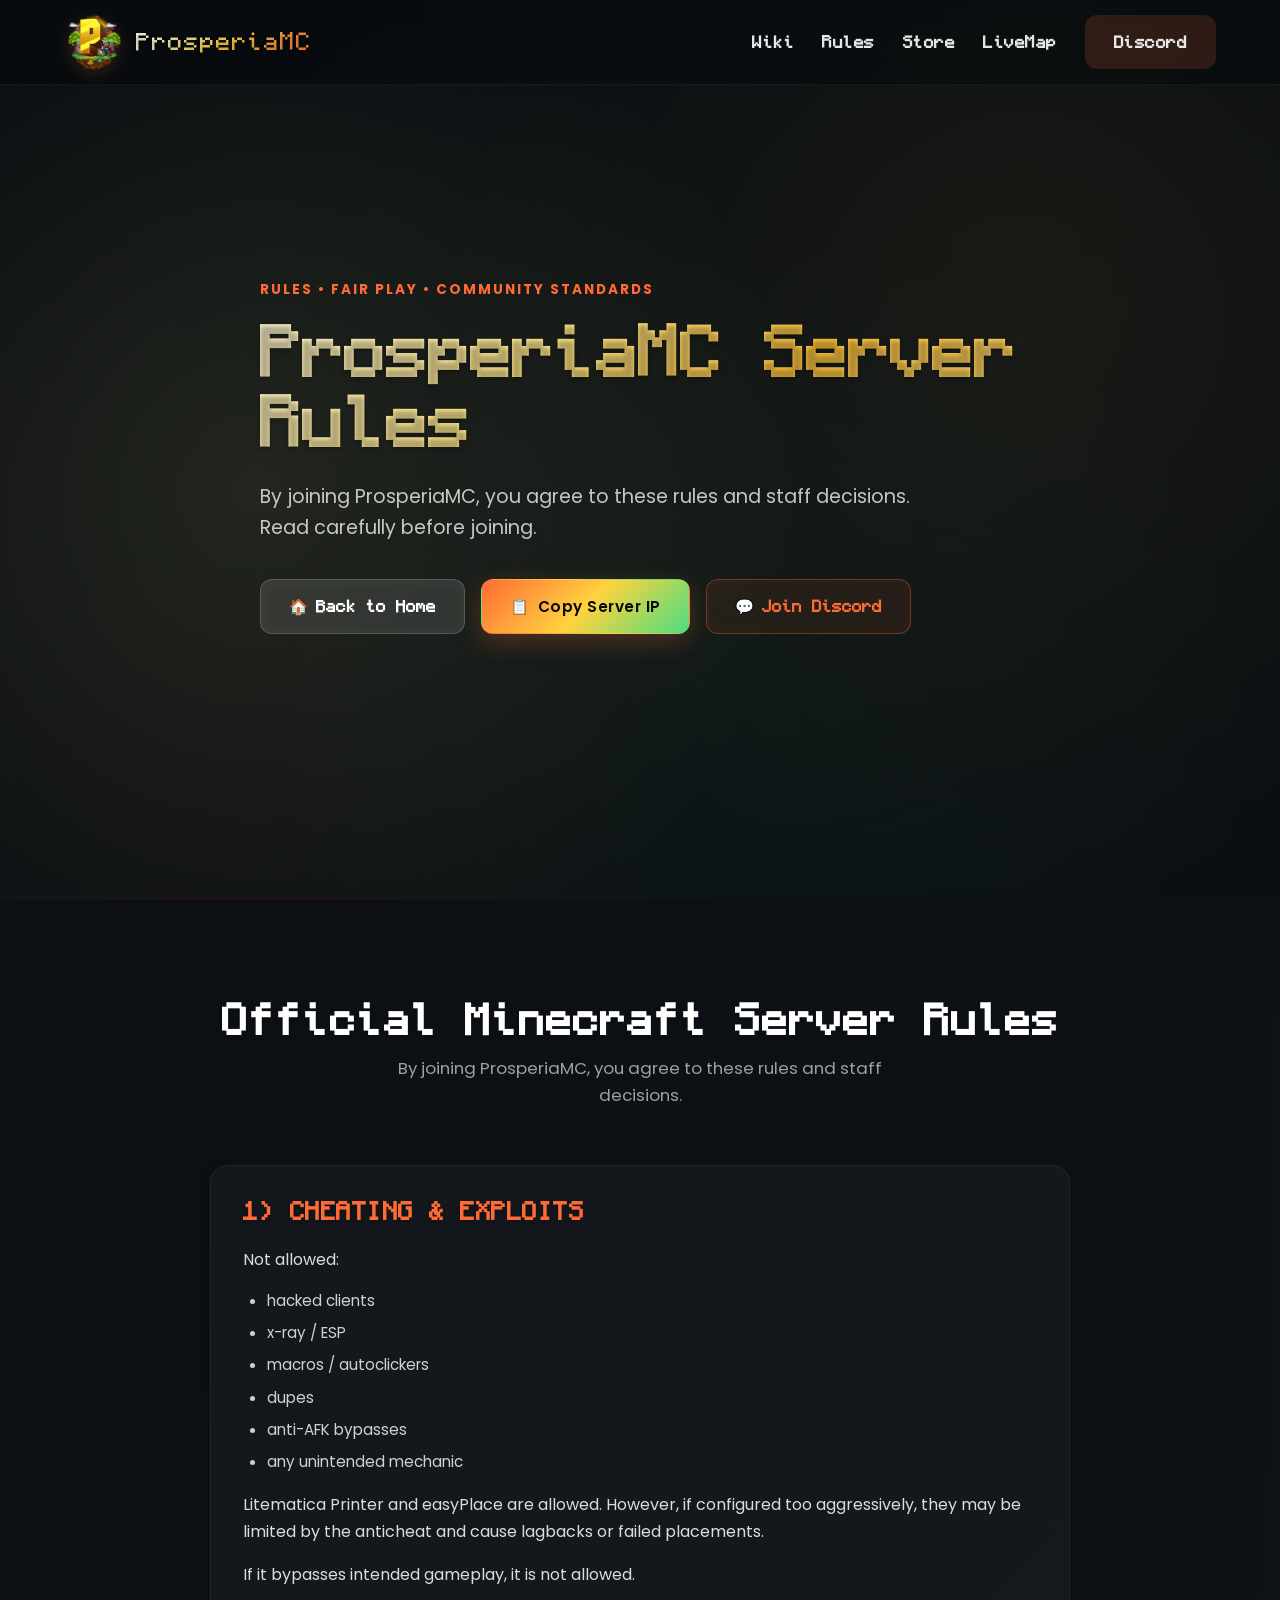
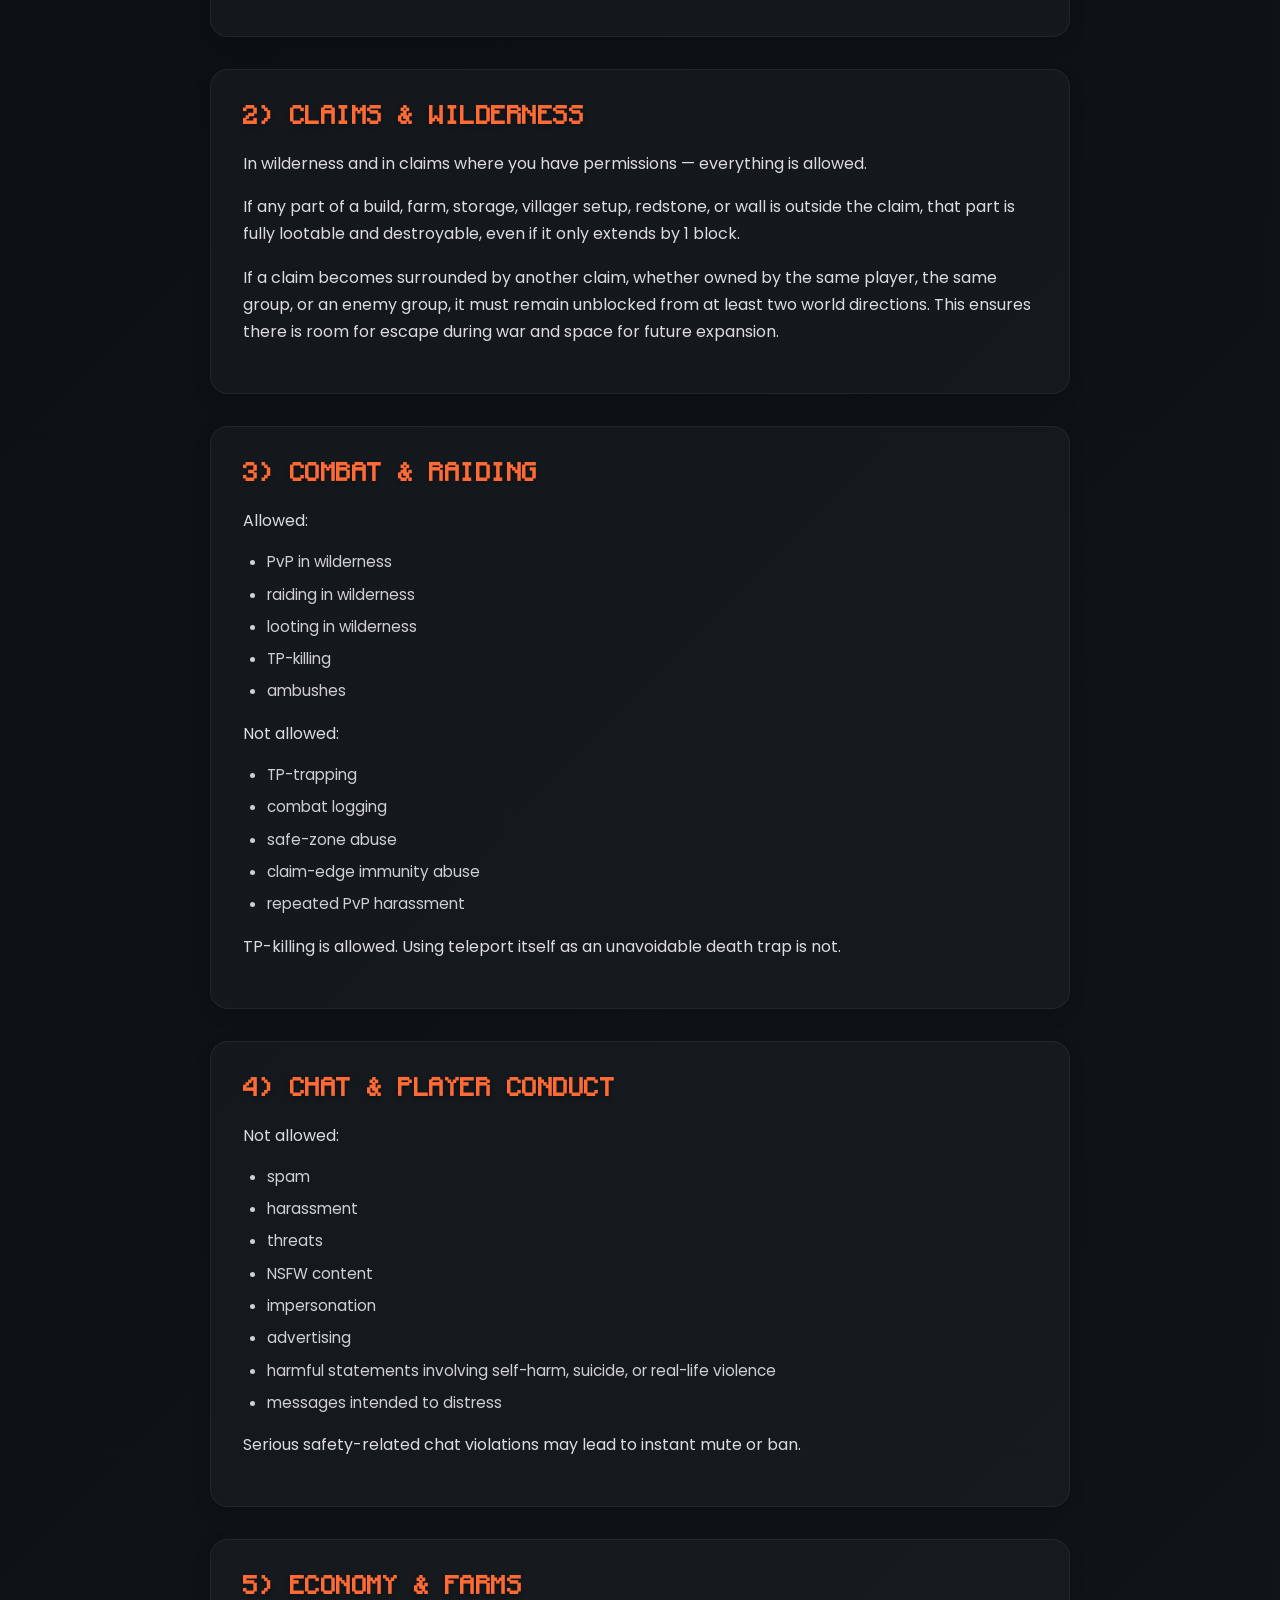
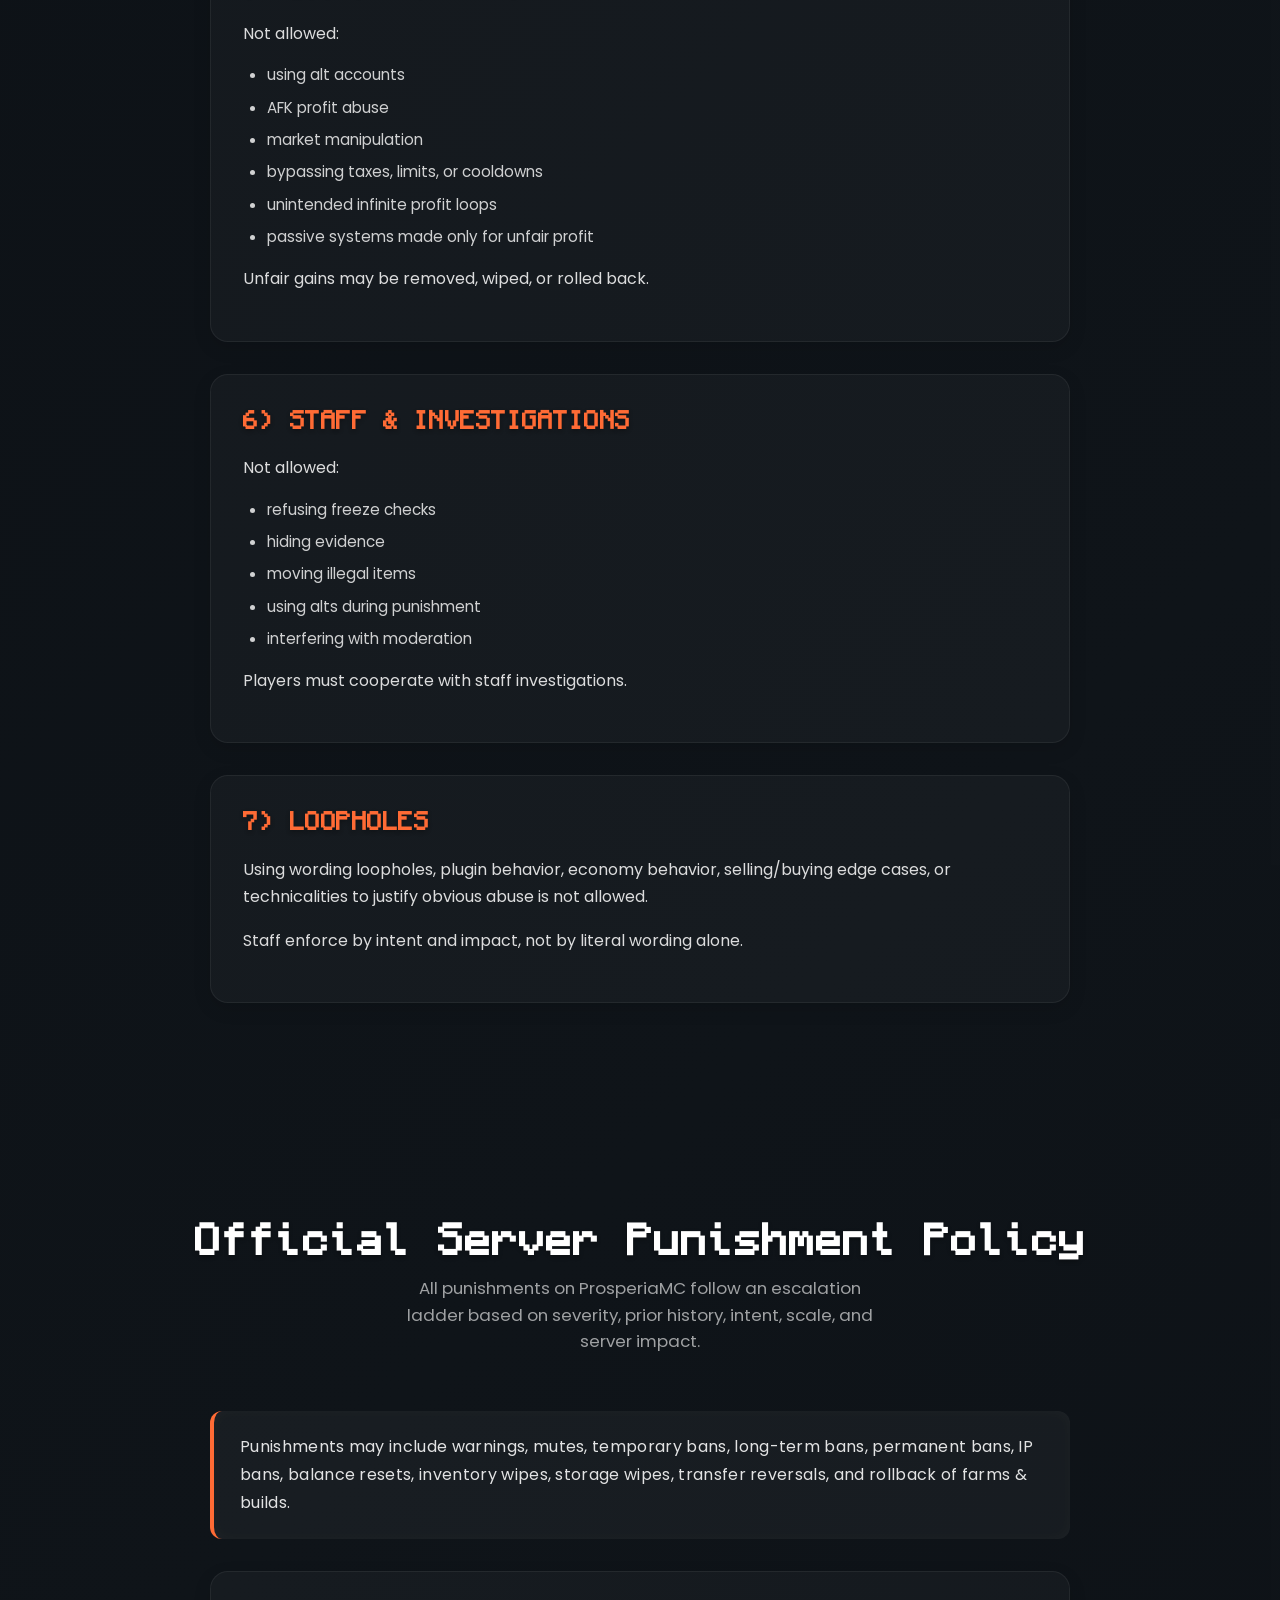
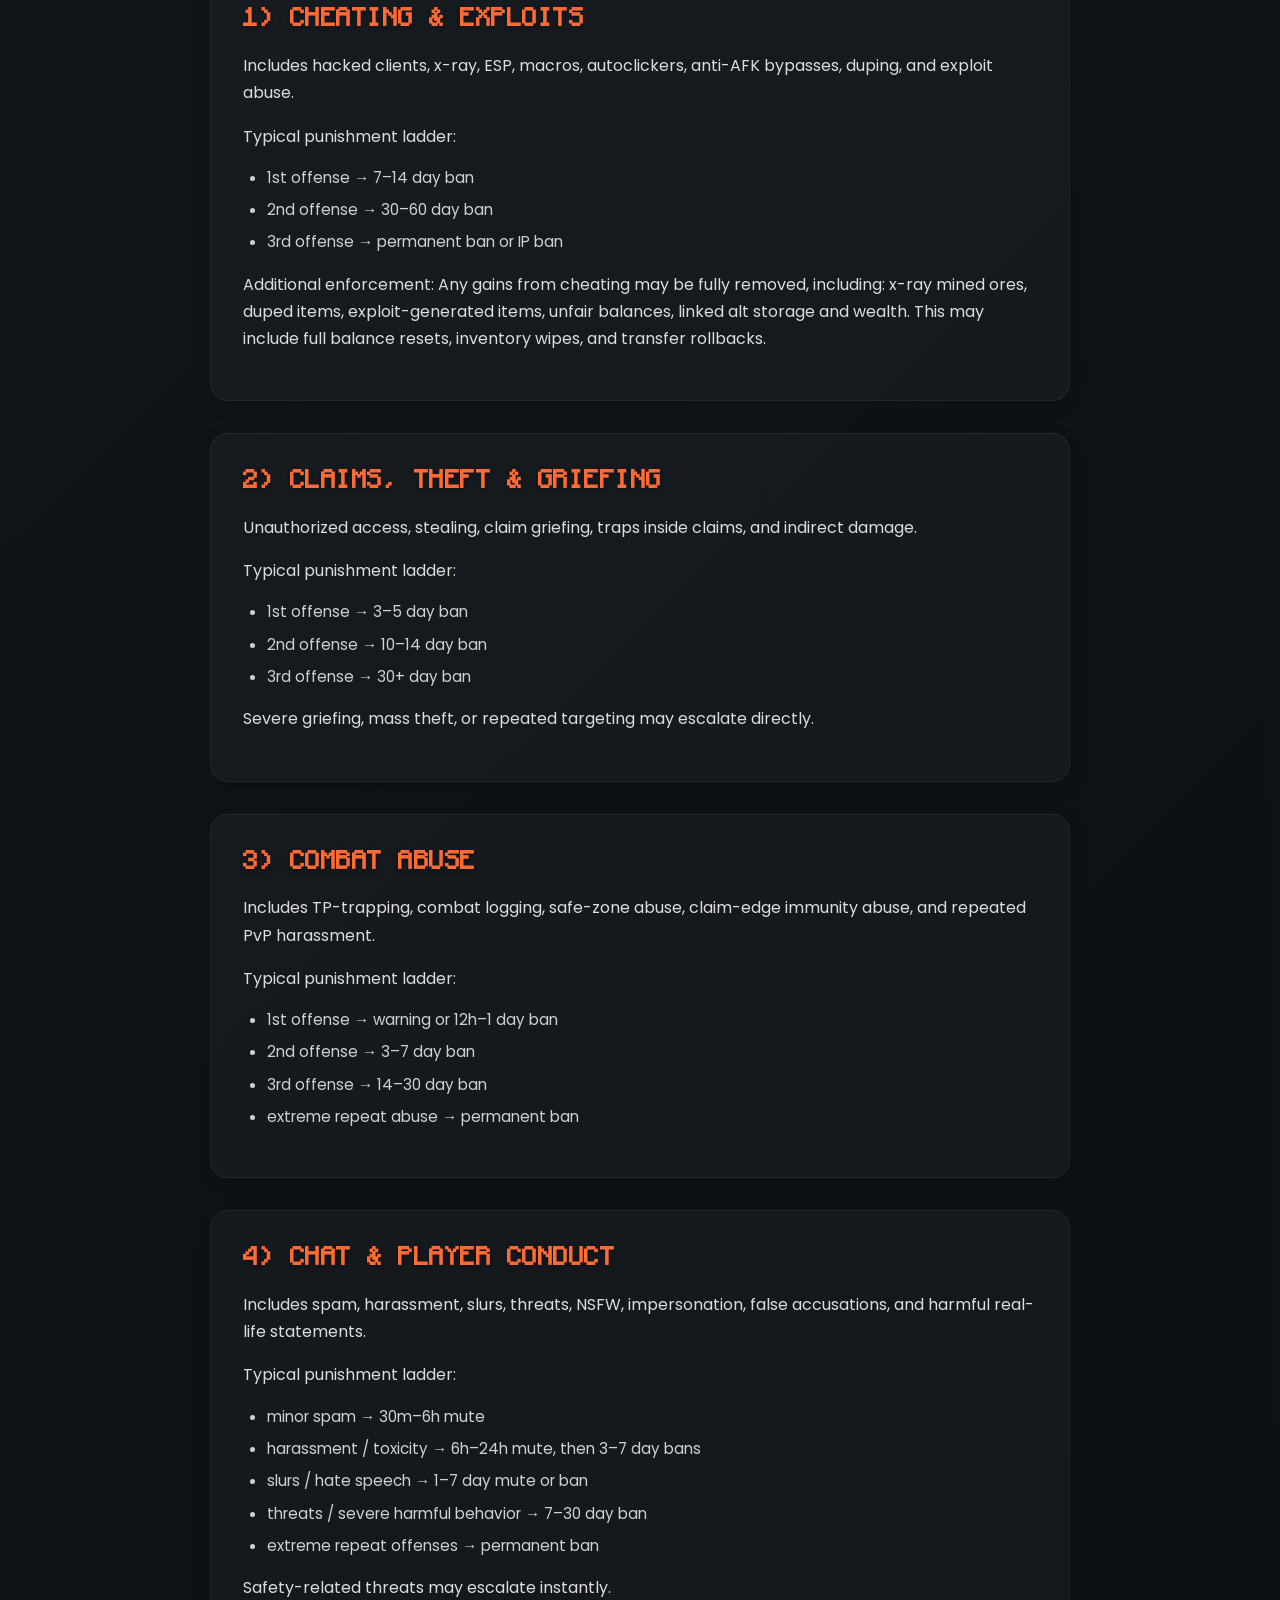
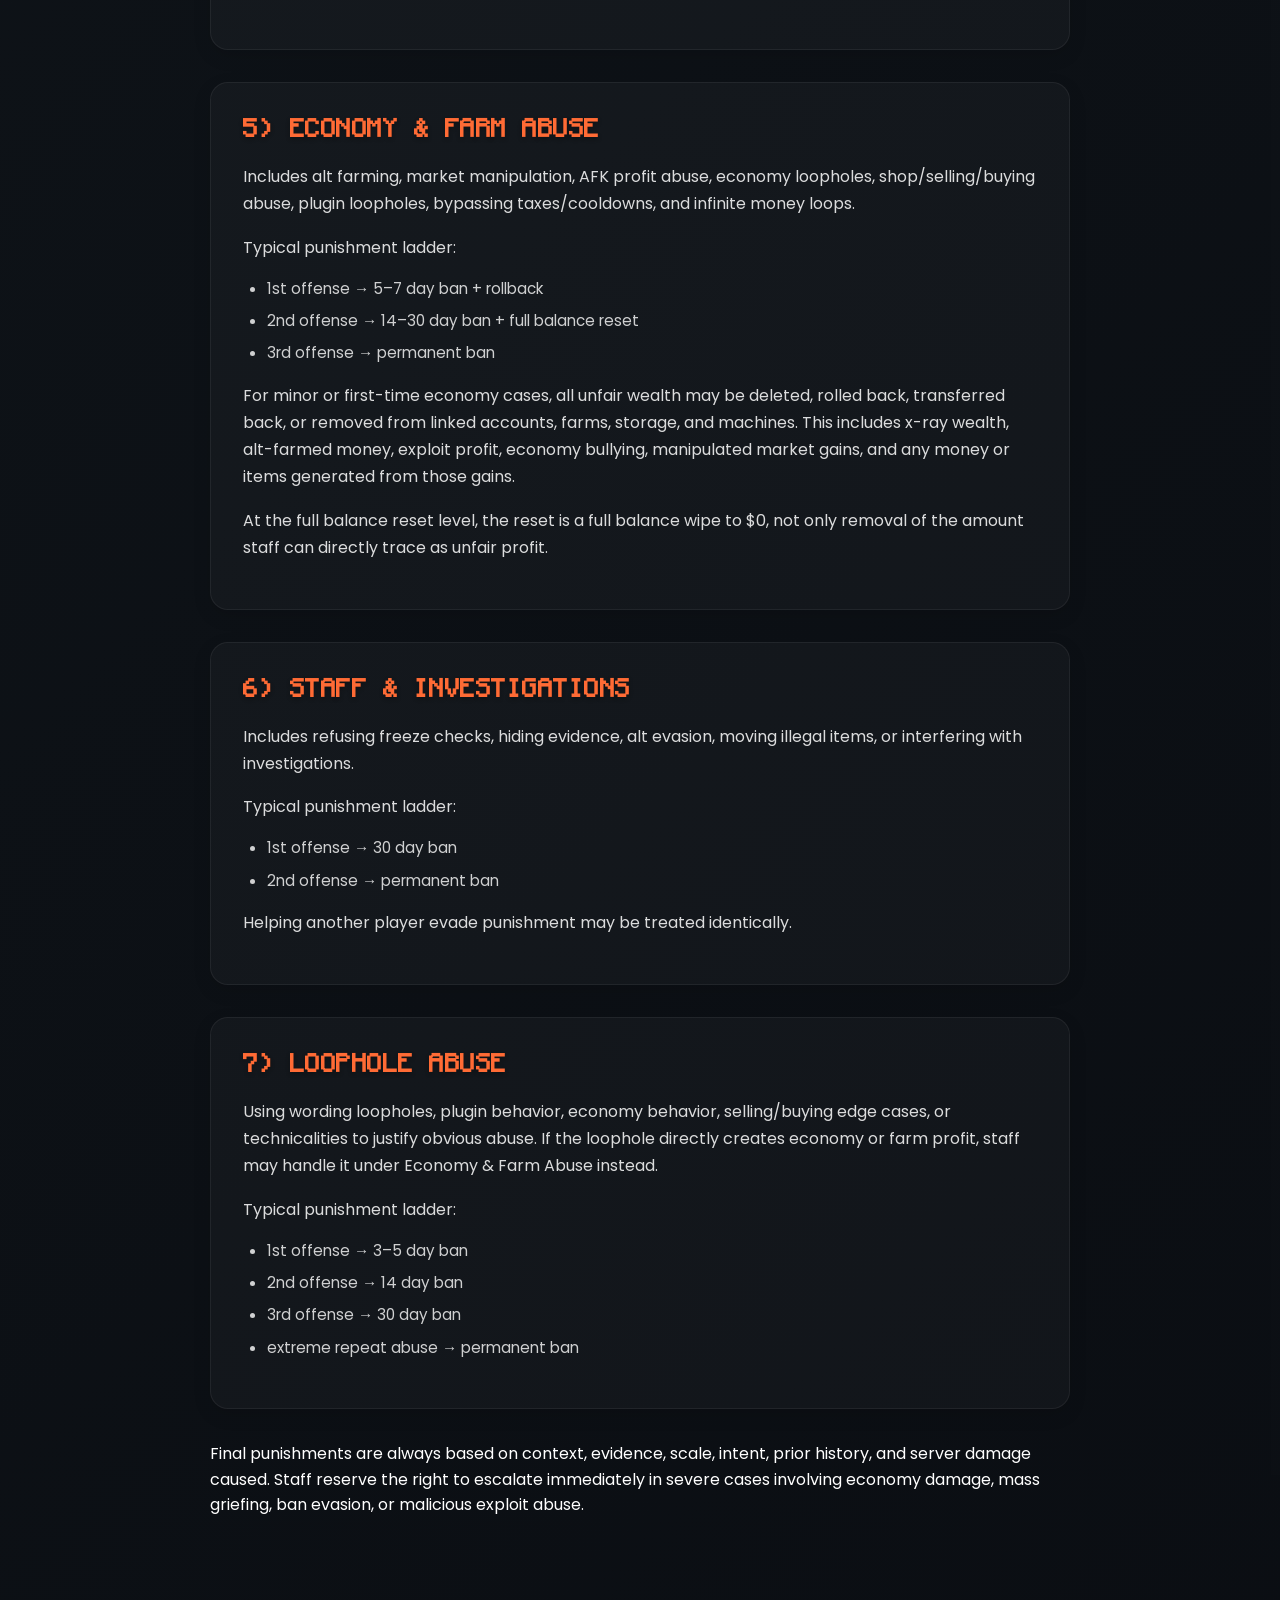
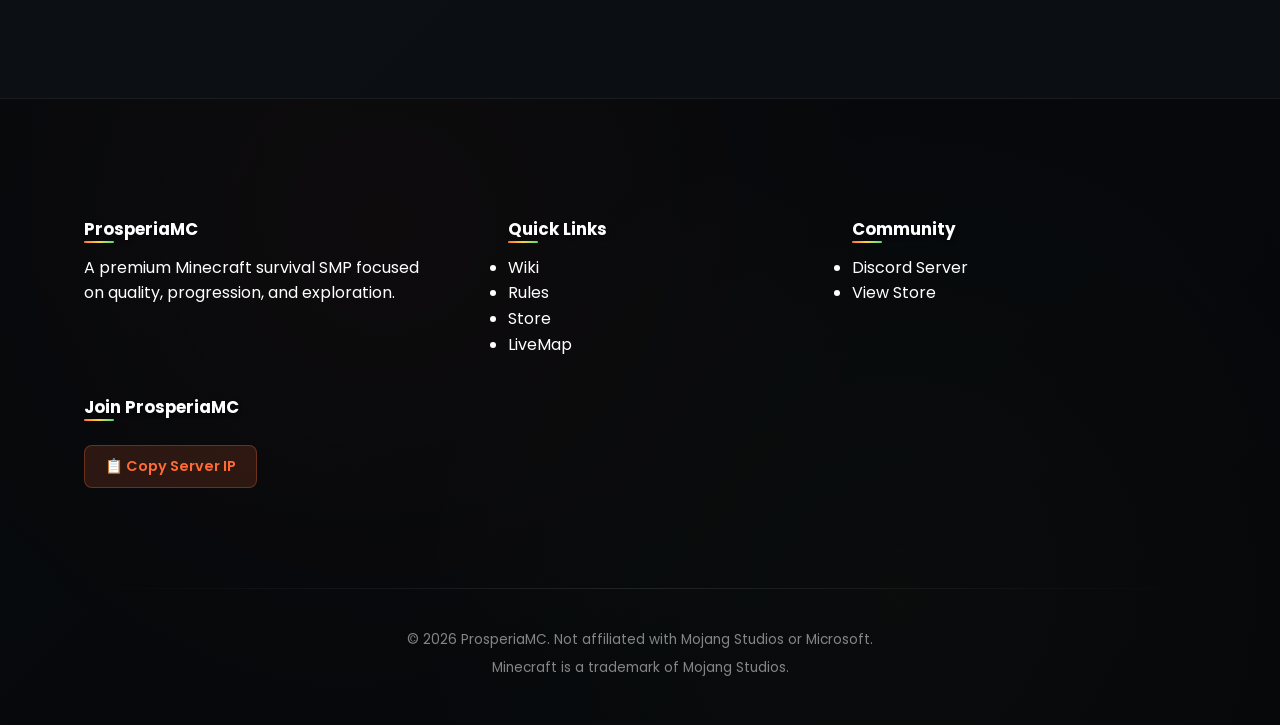
==== commit 90fee52e: "Update claim rules and relic pearl recipe" ====
--- a/rules.html
+++ b/rules.html
@@ -87,6 +87,7 @@
           <h3>2) CLAIMS & WILDERNESS</h3>
           <p>In wilderness and in claims where you have permissions — everything is allowed.</p>
           <p>If any part of a build, farm, storage, villager setup, redstone, or wall is outside the claim, that part is fully lootable and destroyable, even if it only extends by 1 block.</p>
+          <p>If a claim becomes surrounded by another claim, whether owned by the same player, the same group, or an enemy group, it must remain unblocked from at least two world directions. This ensures there is room for escape during war and space for future expansion.</p>
         </div>
 
         <div class="rule-category">
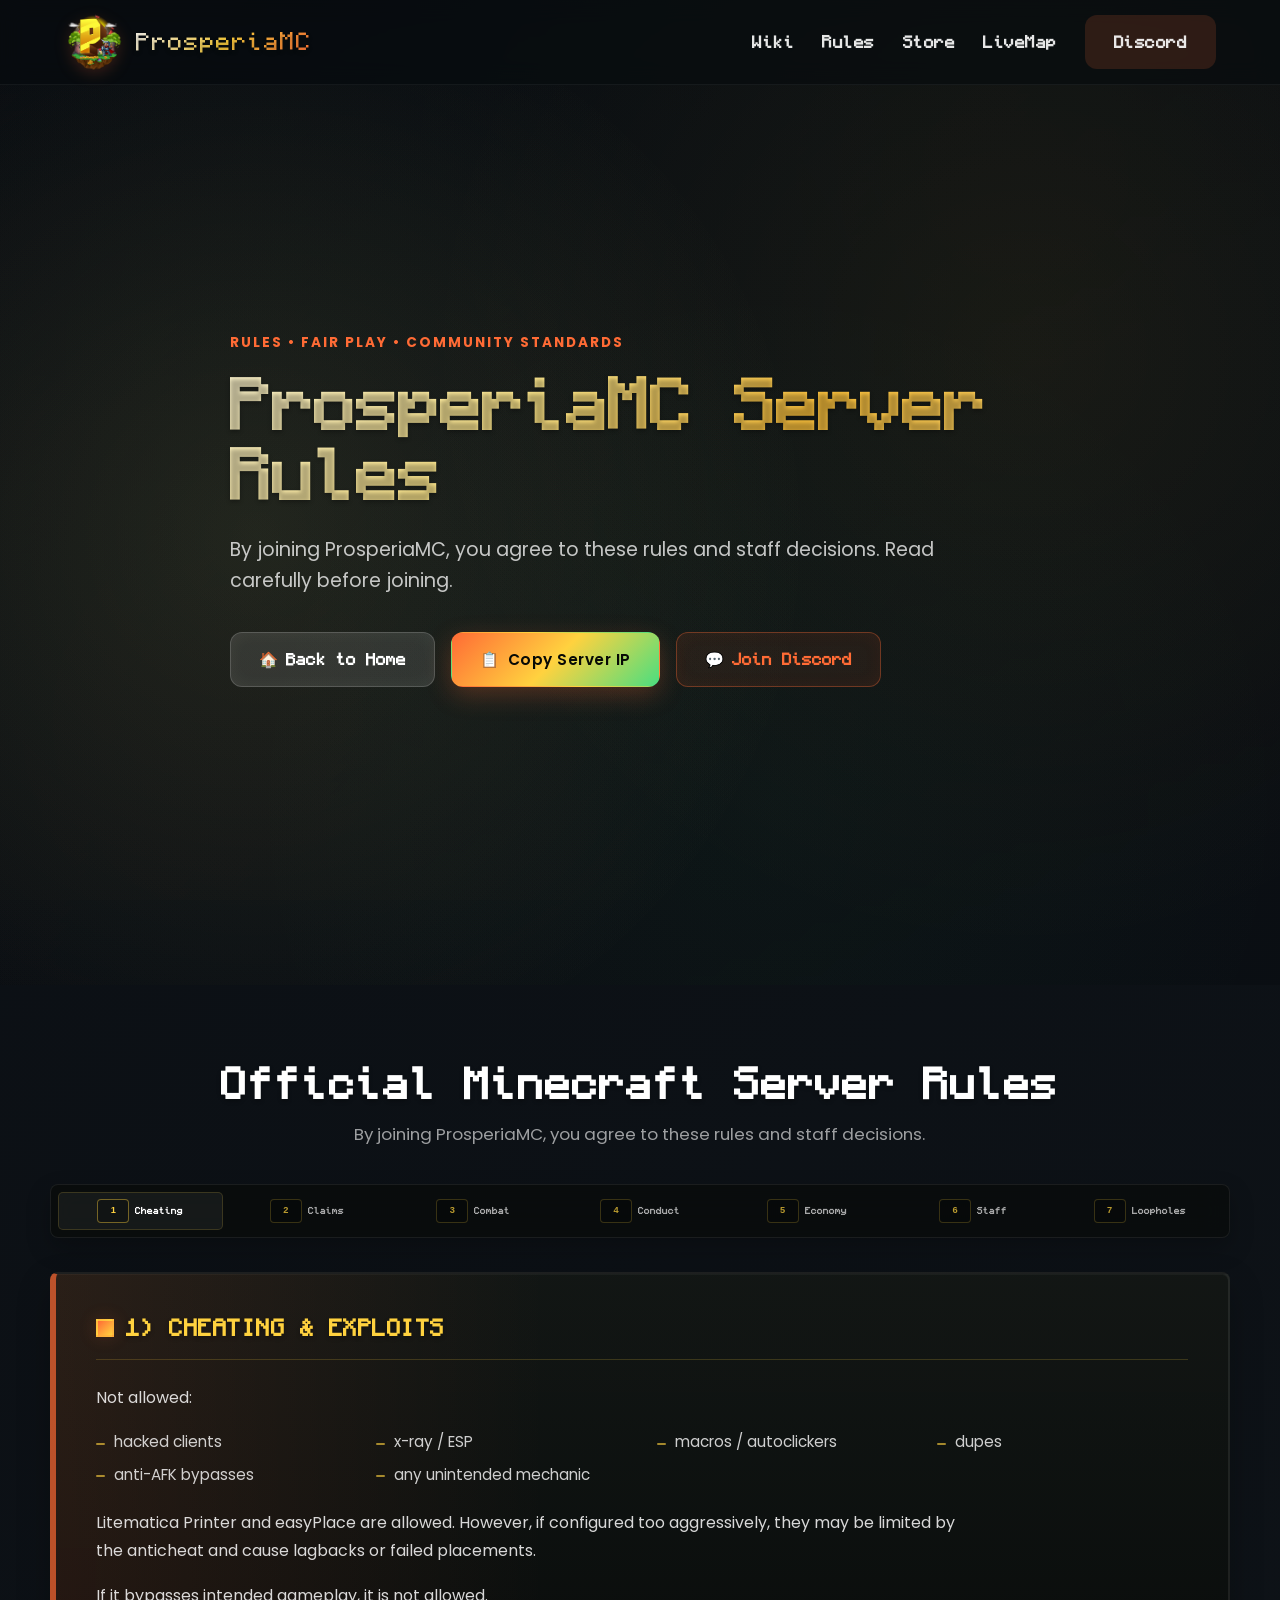
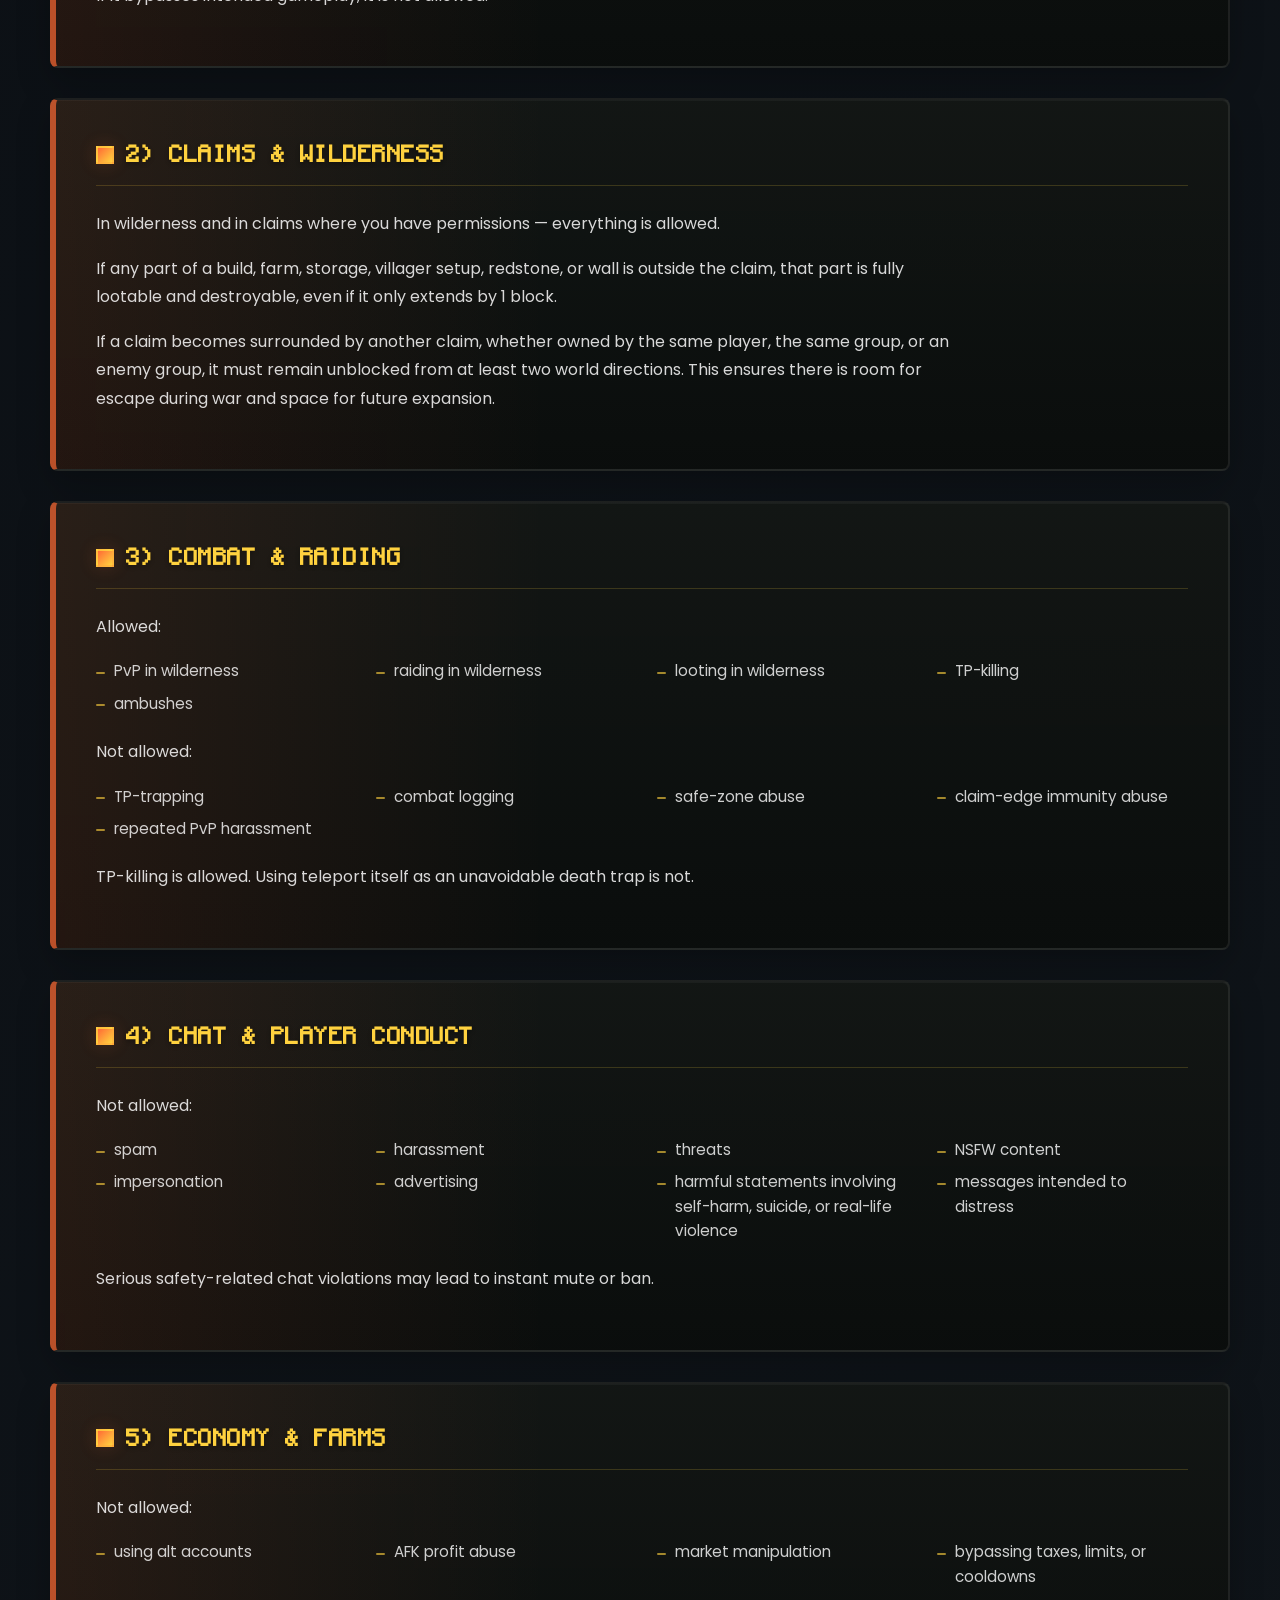
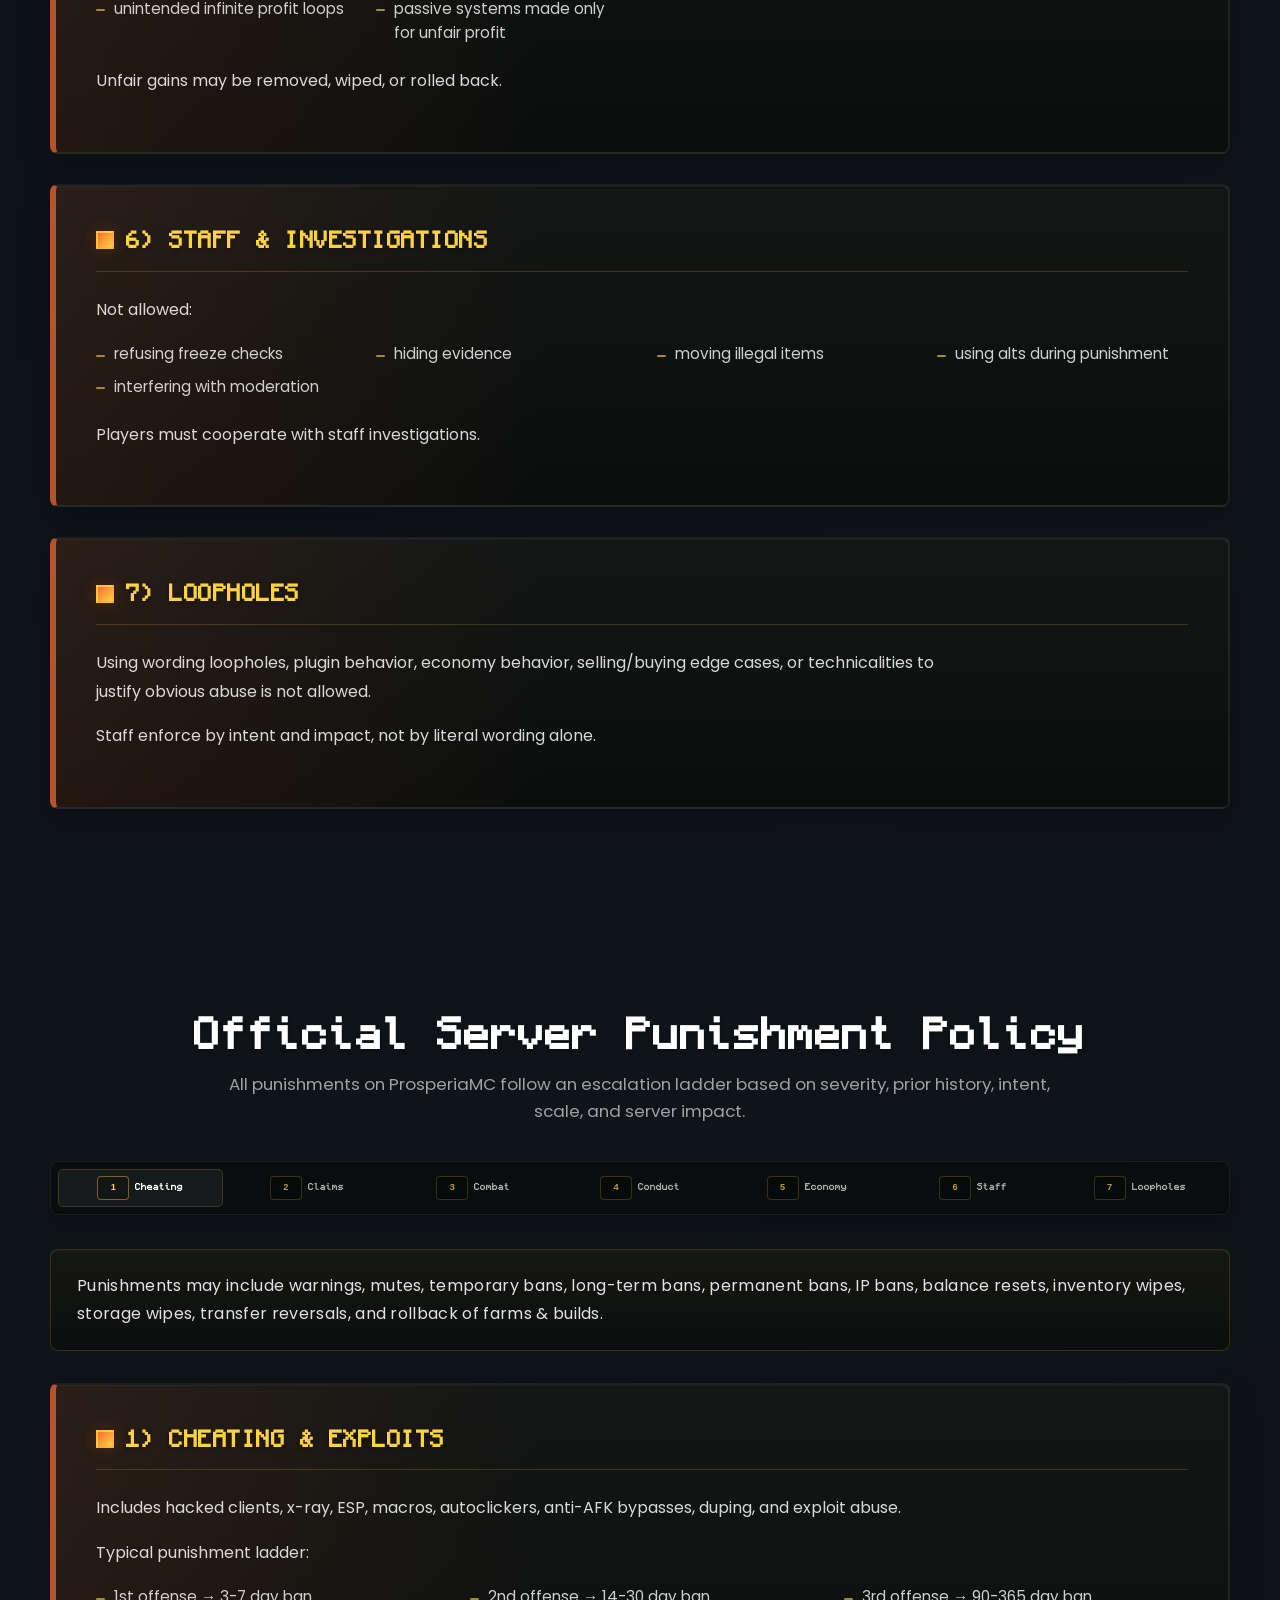
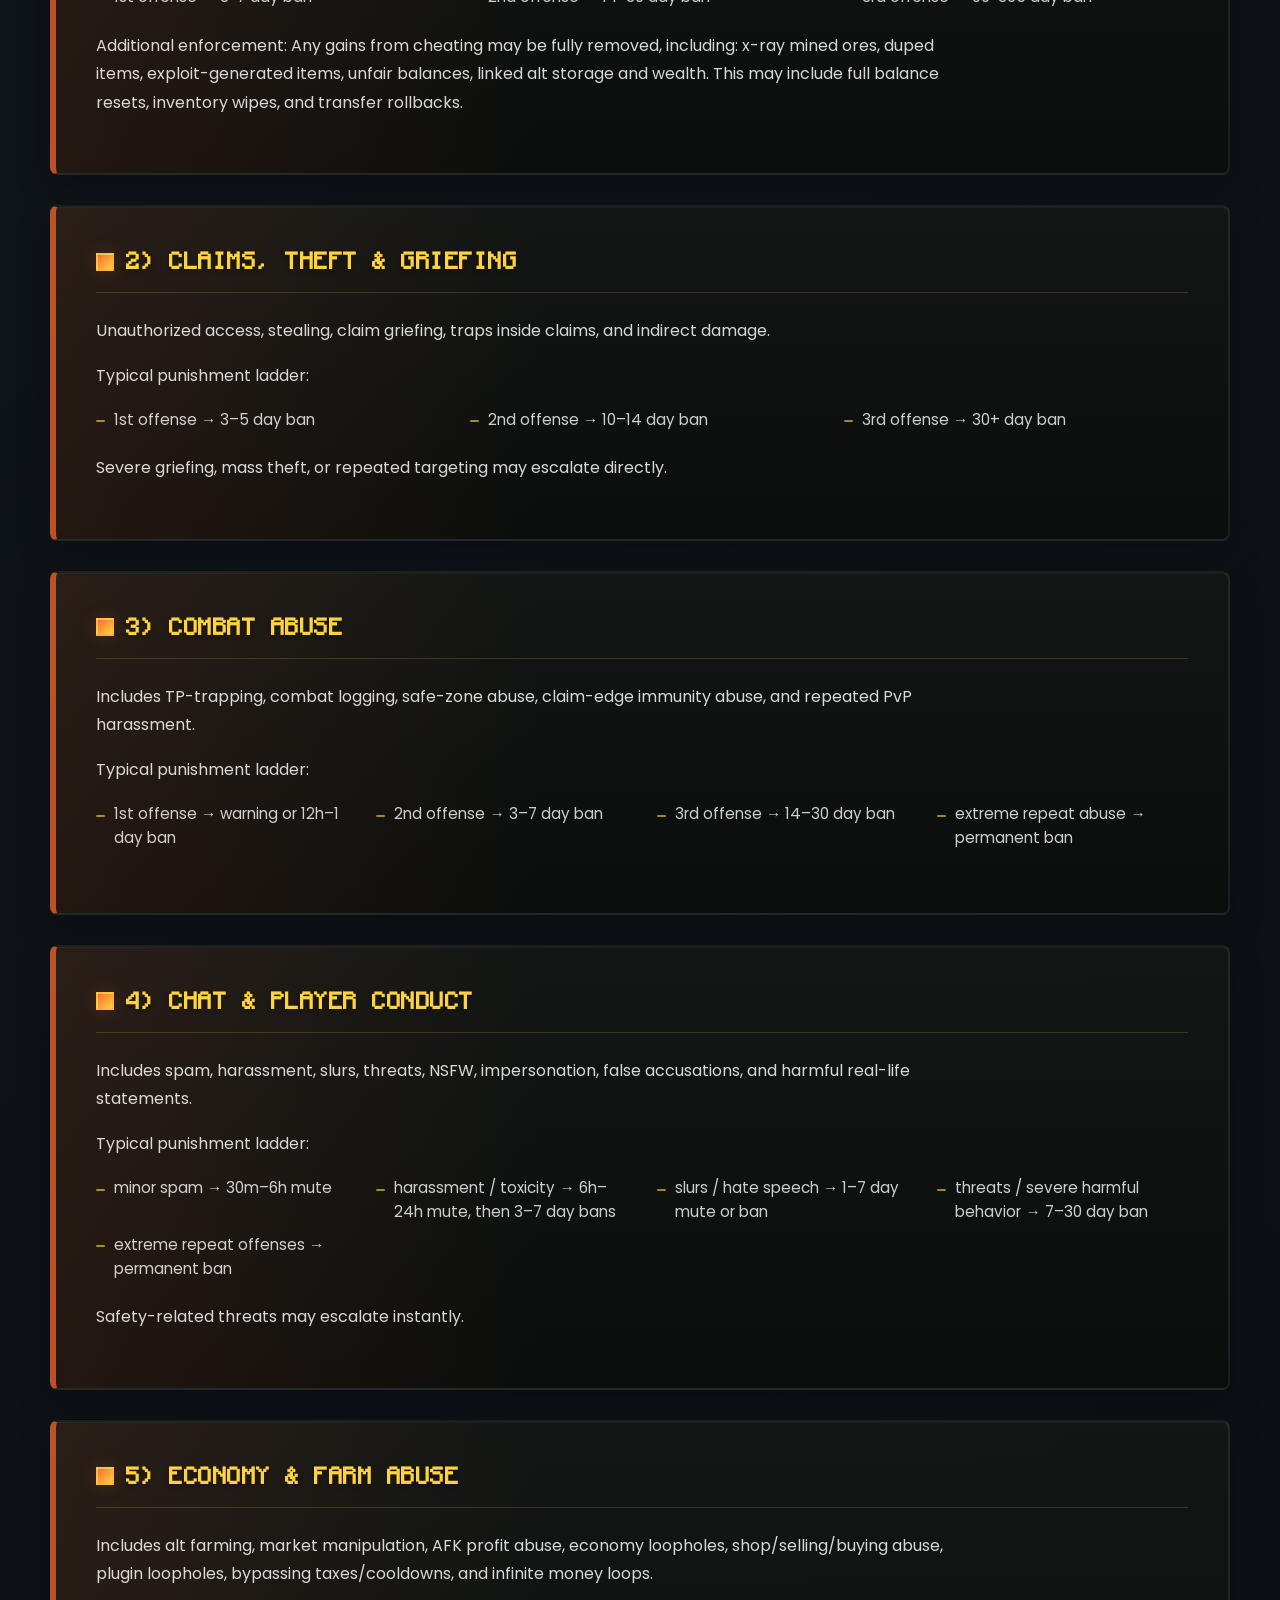
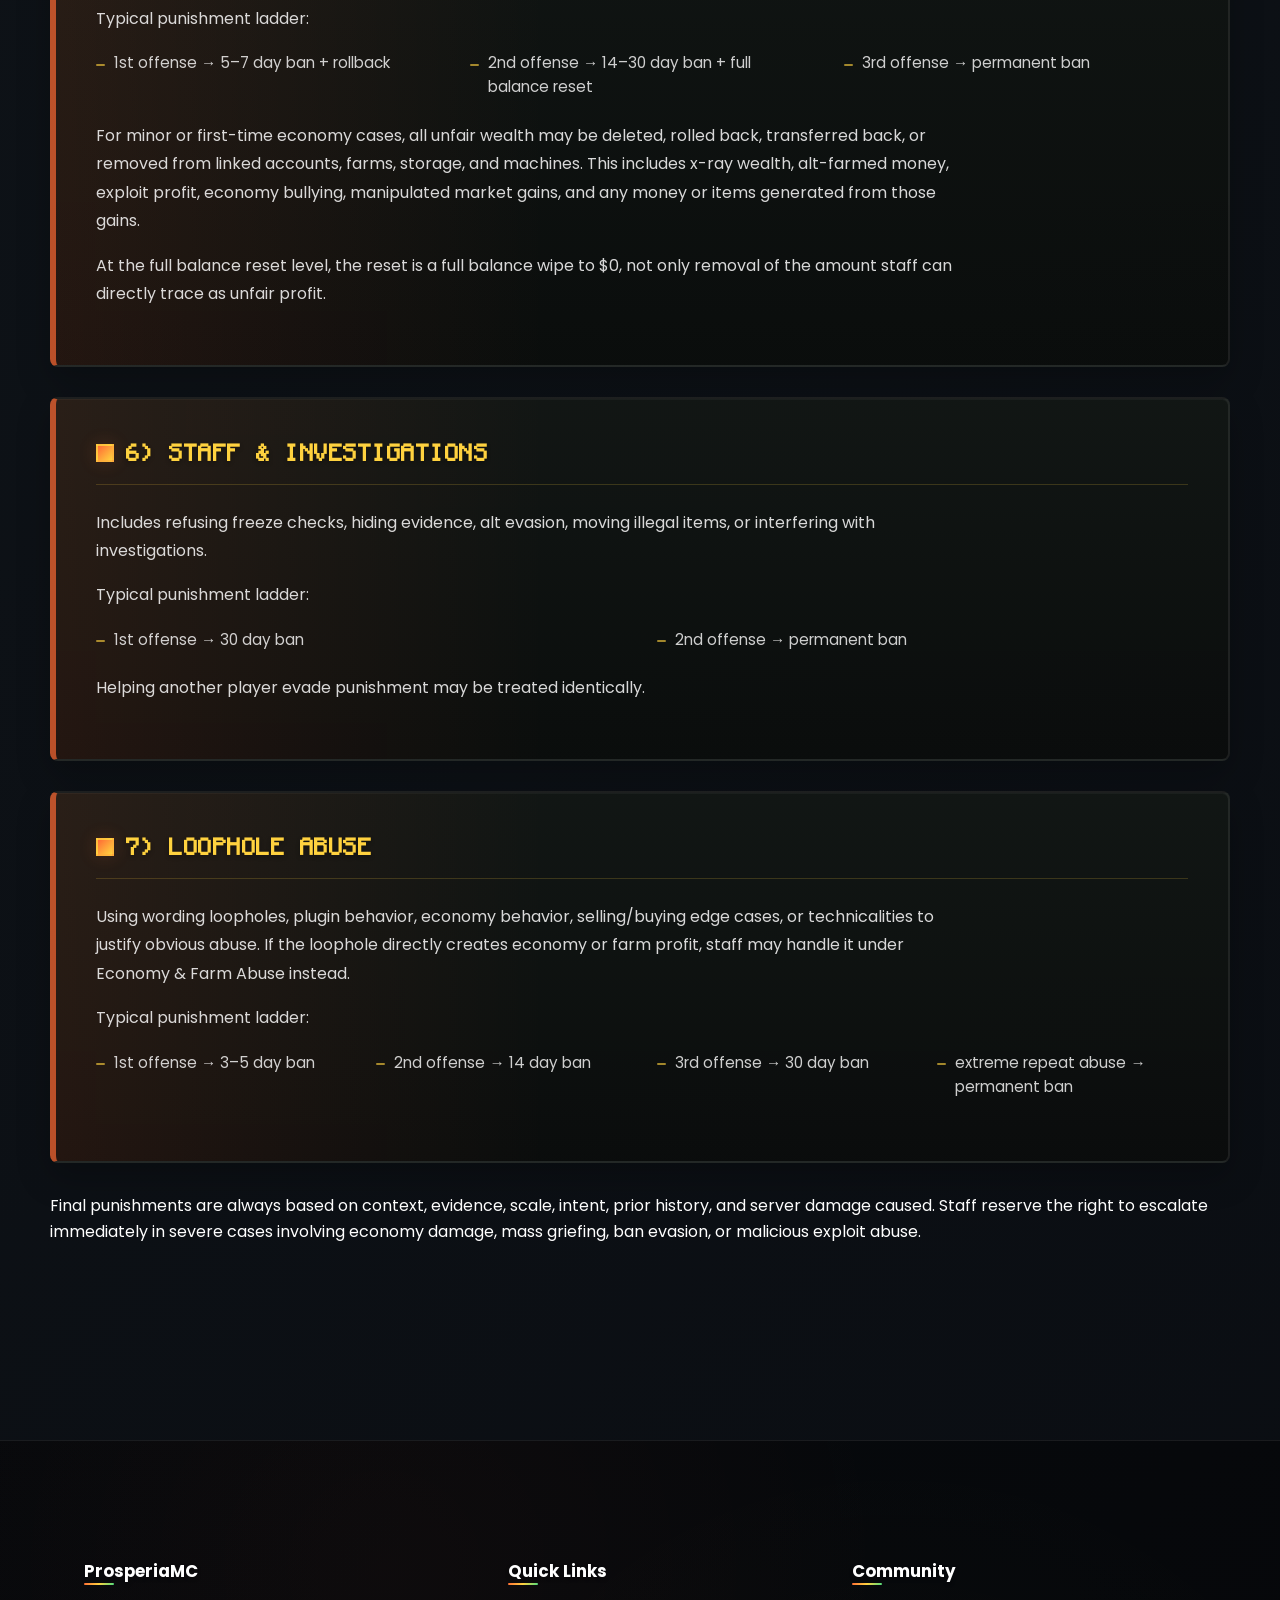
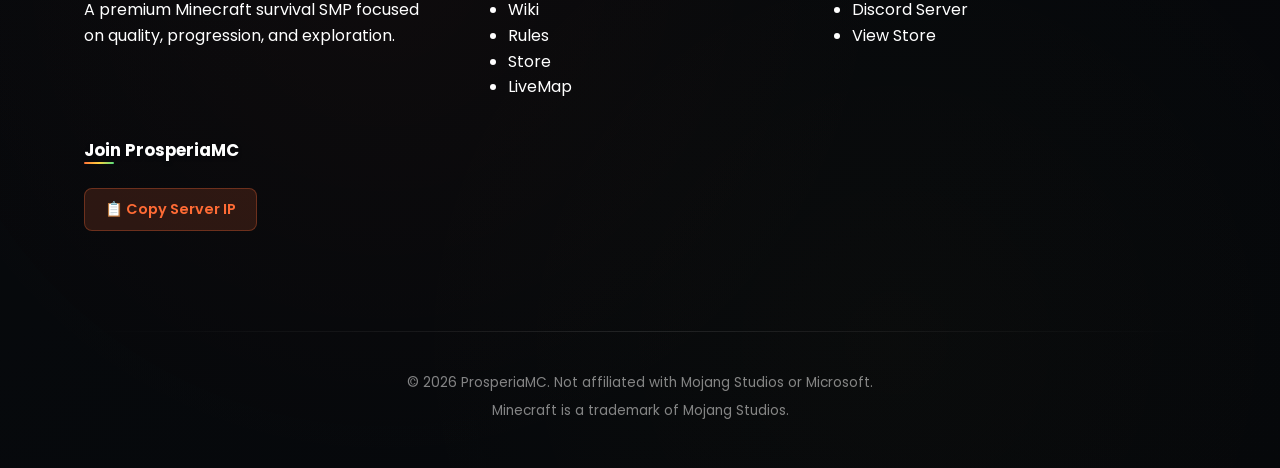
==== commit edb8a295: "Refine rules and wiki landing navigation" ====
--- a/rules.html
+++ b/rules.html
@@ -12,7 +12,7 @@
   <!-- Google AdSense verification code -->
   <script async src="https://pagead2.googlesyndication.com/pagead/js/adsbygoogle.js?client=ca-pub-5962027787161870" crossorigin="anonymous"></script>
 </head>
-<body>
+<body class="rules-page">
   <header class="navbar" id="navbar">
     <div class="container nav-content">
       <a href="index.html" class="logo">
@@ -36,7 +36,7 @@
     </div>
   </header>
 
-  <section class="hero">
+  <section class="hero rules-hero">
     <div class="hero-overlay"></div>
     <div class="container hero-content">
       <p class="eyebrow">Rules • Fair Play • Community Standards</p>
@@ -62,13 +62,23 @@
 
   <section class="rules">
     <div class="container">
-      <div class="section-header">
+      <div id="server-rules" class="section-header">
         <h2>Official Minecraft Server Rules</h2>
         <p class="section-subtitle">By joining ProsperiaMC, you agree to these rules and staff decisions.</p>
       </div>
 
+      <div class="rules-pill-nav" aria-label="Server rules sections">
+        <a href="#rules-cheating" class="pill-link" data-index="1">Cheating</a>
+        <a href="#rules-claims" class="pill-link" data-index="2">Claims</a>
+        <a href="#rules-combat" class="pill-link" data-index="3">Combat</a>
+        <a href="#rules-chat" class="pill-link" data-index="4">Conduct</a>
+        <a href="#rules-economy" class="pill-link" data-index="5">Economy</a>
+        <a href="#rules-staff" class="pill-link" data-index="6">Staff</a>
+        <a href="#rules-loopholes" class="pill-link" data-index="7">Loopholes</a>
+      </div>
+
       <div class="rules-content">
-        <div class="rule-category">
+        <div id="rules-cheating" class="rule-category">
           <h3>1) CHEATING & EXPLOITS</h3>
           <p>Not allowed:</p>
           <ul>
@@ -83,14 +93,14 @@
           <p>If it bypasses intended gameplay, it is not allowed.</p>
         </div>
 
-        <div class="rule-category">
+        <div id="rules-claims" class="rule-category">
           <h3>2) CLAIMS & WILDERNESS</h3>
           <p>In wilderness and in claims where you have permissions — everything is allowed.</p>
           <p>If any part of a build, farm, storage, villager setup, redstone, or wall is outside the claim, that part is fully lootable and destroyable, even if it only extends by 1 block.</p>
           <p>If a claim becomes surrounded by another claim, whether owned by the same player, the same group, or an enemy group, it must remain unblocked from at least two world directions. This ensures there is room for escape during war and space for future expansion.</p>
         </div>
 
-        <div class="rule-category">
+        <div id="rules-combat" class="rule-category">
           <h3>3) COMBAT & RAIDING</h3>
           <p>Allowed:</p>
           <ul>
@@ -111,7 +121,7 @@
           <p>TP-killing is allowed. Using teleport itself as an unavoidable death trap is not.</p>
         </div>
 
-        <div class="rule-category">
+        <div id="rules-chat" class="rule-category">
           <h3>4) CHAT & PLAYER CONDUCT</h3>
           <p>Not allowed:</p>
           <ul>
@@ -127,7 +137,7 @@
           <p>Serious safety-related chat violations may lead to instant mute or ban.</p>
         </div>
 
-        <div class="rule-category">
+        <div id="rules-economy" class="rule-category">
           <h3>5) ECONOMY & FARMS</h3>
           <p>Not allowed:</p>
           <ul>
@@ -141,7 +151,7 @@
           <p>Unfair gains may be removed, wiped, or rolled back.</p>
         </div>
 
-        <div class="rule-category">
+        <div id="rules-staff" class="rule-category">
           <h3>6) STAFF & INVESTIGATIONS</h3>
           <p>Not allowed:</p>
           <ul>
@@ -154,7 +164,7 @@
           <p>Players must cooperate with staff investigations.</p>
         </div>
 
-        <div class="rule-category">
+        <div id="rules-loopholes" class="rule-category">
           <h3>7) LOOPHOLES</h3>
           <p>Using wording loopholes, plugin behavior, economy behavior, selling/buying edge cases, or technicalities to justify obvious abuse is not allowed.</p>
           <p>Staff enforce by intent and impact, not by literal wording alone.</p>
@@ -165,9 +175,19 @@
 
   <section class="rules">
     <div class="container">
-      <div class="section-header">
+      <div id="punishment-policy" class="section-header">
         <h2>Official Server Punishment Policy</h2>
         <p class="section-subtitle">All punishments on ProsperiaMC follow an escalation ladder based on severity, prior history, intent, scale, and server impact.</p>
+      </div>
+
+      <div class="rules-pill-nav" aria-label="Punishment policy sections">
+        <a href="#policy-cheating" class="pill-link" data-index="1">Cheating</a>
+        <a href="#policy-claims" class="pill-link" data-index="2">Claims</a>
+        <a href="#policy-combat" class="pill-link" data-index="3">Combat</a>
+        <a href="#policy-chat" class="pill-link" data-index="4">Conduct</a>
+        <a href="#policy-economy" class="pill-link" data-index="5">Economy</a>
+        <a href="#policy-staff" class="pill-link" data-index="6">Staff</a>
+        <a href="#policy-loopholes" class="pill-link" data-index="7">Loopholes</a>
       </div>
 
       <div class="rules-content">
@@ -175,19 +195,19 @@
           Punishments may include warnings, mutes, temporary bans, long-term bans, permanent bans, IP bans, balance resets, inventory wipes, storage wipes, transfer reversals, and rollback of farms & builds.
         </div>
 
-        <div class="rule-category">
+        <div id="policy-cheating" class="rule-category">
           <h3>1) CHEATING & EXPLOITS</h3>
           <p>Includes hacked clients, x-ray, ESP, macros, autoclickers, anti-AFK bypasses, duping, and exploit abuse.</p>
           <p>Typical punishment ladder:</p>
           <ul>
-            <li>1st offense → 7–14 day ban</li>
-            <li>2nd offense → 30–60 day ban</li>
-            <li>3rd offense → permanent ban or IP ban</li>
+            <li>1st offense → 3-7 day ban</li>
+            <li>2nd offense → 14-30 day ban</li>
+            <li>3rd offense → 90-365 day ban</li>
           </ul>
           <p>Additional enforcement: Any gains from cheating may be fully removed, including: x-ray mined ores, duped items, exploit-generated items, unfair balances, linked alt storage and wealth. This may include full balance resets, inventory wipes, and transfer rollbacks.</p>
         </div>
 
-        <div class="rule-category">
+        <div id="policy-claims" class="rule-category">
           <h3>2) CLAIMS, THEFT & GRIEFING</h3>
           <p>Unauthorized access, stealing, claim griefing, traps inside claims, and indirect damage.</p>
           <p>Typical punishment ladder:</p>
@@ -199,7 +219,7 @@
           <p>Severe griefing, mass theft, or repeated targeting may escalate directly.</p>
         </div>
 
-        <div class="rule-category">
+        <div id="policy-combat" class="rule-category">
           <h3>3) COMBAT ABUSE</h3>
           <p>Includes TP-trapping, combat logging, safe-zone abuse, claim-edge immunity abuse, and repeated PvP harassment.</p>
           <p>Typical punishment ladder:</p>
@@ -211,7 +231,7 @@
           </ul>
         </div>
 
-        <div class="rule-category">
+        <div id="policy-chat" class="rule-category">
           <h3>4) CHAT & PLAYER CONDUCT</h3>
           <p>Includes spam, harassment, slurs, threats, NSFW, impersonation, false accusations, and harmful real-life statements.</p>
           <p>Typical punishment ladder:</p>
@@ -225,7 +245,7 @@
           <p>Safety-related threats may escalate instantly.</p>
         </div>
 
-        <div class="rule-category">
+        <div id="policy-economy" class="rule-category">
           <h3>5) ECONOMY & FARM ABUSE</h3>
           <p>Includes alt farming, market manipulation, AFK profit abuse, economy loopholes, shop/selling/buying abuse, plugin loopholes, bypassing taxes/cooldowns, and infinite money loops.</p>
           <p>Typical punishment ladder:</p>
@@ -238,7 +258,7 @@
           <p>At the full balance reset level, the reset is a full balance wipe to $0, not only removal of the amount staff can directly trace as unfair profit.</p>
         </div>
 
-        <div class="rule-category">
+        <div id="policy-staff" class="rule-category">
           <h3>6) STAFF & INVESTIGATIONS</h3>
           <p>Includes refusing freeze checks, hiding evidence, alt evasion, moving illegal items, or interfering with investigations.</p>
           <p>Typical punishment ladder:</p>
@@ -249,7 +269,7 @@
           <p>Helping another player evade punishment may be treated identically.</p>
         </div>
 
-        <div class="rule-category">
+        <div id="policy-loopholes" class="rule-category">
           <h3>7) LOOPHOLE ABUSE</h3>
           <p>Using wording loopholes, plugin behavior, economy behavior, selling/buying edge cases, or technicalities to justify obvious abuse. If the loophole directly creates economy or farm profit, staff may handle it under Economy & Farm Abuse instead.</p>
           <p>Typical punishment ladder:</p>
--- a/style.css
+++ b/style.css
@@ -2538,10 +2538,11 @@
 
 /* ========== WIKI READABILITY REFRESH ========== */
 .wiki-page .wiki-hero {
-  min-height: 72vh;
+  min-height: 100svh;
+  min-height: 100dvh;
   align-items: center;
   justify-content: flex-start;
-  padding: 94px 0 82px;
+  padding: 108px 0 92px;
   text-align: left;
   background:
     linear-gradient(135deg, rgba(11, 15, 20, 0.72) 0%, rgba(11, 15, 20, 0.82) 52%, rgba(11, 15, 20, 0.78) 100%),
@@ -2720,6 +2721,11 @@
   line-height: 1.45;
 }
 
+.wiki-page .wiki-thread h4:not(:first-of-type) {
+  padding-top: 22px;
+  border-top: 1px solid rgba(255, 255, 255, 0.08);
+}
+
 .wiki-page .wiki-thread h5 {
   margin: 22px 0 10px;
   color: var(--accent-yellow);
@@ -2792,6 +2798,224 @@
   gap: 22px 30px;
   padding-top: 26px;
   border-top-color: rgba(255, 210, 63, 0.16);
+}
+
+/* ========== RULES PAGE REFRESH ========== */
+.rules-page .rules-hero {
+  min-height: 100svh;
+  min-height: 100dvh;
+  align-items: center;
+  justify-content: flex-start;
+  padding: 108px 0 92px;
+  text-align: left;
+}
+
+.rules-page .rules-hero .hero-content {
+  max-width: 860px;
+}
+
+.rules-page .rules-hero h1 {
+  max-width: 900px;
+}
+
+.rules-page .rules-hero .hero-text {
+  max-width: 760px;
+}
+
+.rules-page .rules {
+  padding: 74px 0 96px;
+}
+
+.rules-page .rules > .container {
+  width: min(1420px, 96vw);
+}
+
+.rules-page .rules-pill-nav {
+  position: sticky;
+  top: 88px;
+  z-index: 30;
+  display: grid;
+  grid-template-columns: repeat(auto-fit, minmax(138px, 1fr));
+  gap: 2px;
+  width: min(1180px, 100%);
+  margin: 0 auto 34px;
+  padding: 7px;
+  background: rgba(9, 12, 10, 0.72);
+  border: 1px solid rgba(255, 255, 255, 0.07);
+  border-radius: 8px;
+  box-shadow: 0 10px 24px rgba(0, 0, 0, 0.24);
+  backdrop-filter: blur(12px);
+}
+
+.rules-page .pill-link {
+  display: flex;
+  align-items: center;
+  justify-content: center;
+  min-height: 38px;
+  gap: 6px;
+  padding: 6px 8px;
+  border: 1px solid transparent;
+  border-radius: 5px;
+  background: transparent;
+  color: rgba(255, 255, 255, 0.64);
+  font-family: var(--title-font);
+  font-size: 0.54rem;
+  font-weight: 700;
+  line-height: 1.2;
+  text-align: center;
+  text-decoration: none;
+  white-space: nowrap;
+  transition: border-color 0.16s ease, background 0.16s ease, color 0.16s ease;
+}
+
+.rules-page .pill-link::before {
+  content: attr(data-index);
+  display: inline-grid;
+  place-items: center;
+  min-width: 22px;
+  height: 22px;
+  padding: 0 4px;
+  border: 1px solid rgba(255, 210, 63, 0.2);
+  border-radius: 4px;
+  background: rgba(0, 0, 0, 0.18);
+  color: rgba(255, 210, 63, 0.72);
+  font-family: 'Poppins', sans-serif;
+  font-size: 0.58rem;
+  font-weight: 800;
+  line-height: 1;
+}
+
+.rules-page .pill-link:hover,
+.rules-page .pill-link.active {
+  border-color: rgba(255, 210, 63, 0.16);
+  background: rgba(255, 255, 255, 0.055);
+  color: #ffffff;
+}
+
+.rules-page .pill-link:hover::before,
+.rules-page .pill-link.active::before {
+  border-color: rgba(255, 210, 63, 0.42);
+  color: var(--accent-yellow);
+}
+
+.rules-page .section-header {
+  max-width: 1180px;
+  margin: 0 auto 36px;
+  text-align: center;
+  scroll-margin-top: 152px;
+}
+
+.rules-page .section-header h2 {
+  margin-bottom: 14px;
+}
+
+.rules-page .section-header .section-subtitle {
+  max-width: 840px;
+  margin: 0 auto;
+}
+
+.rules-page .rules-content {
+  max-width: 1180px;
+  padding: 0;
+}
+
+.rules-page .rule-category,
+.rules-page .policy-summary {
+  scroll-margin-top: 152px;
+}
+
+.rules-page .rule-category {
+  margin-bottom: 30px;
+  padding: 40px;
+  scroll-margin-top: 178px;
+  overflow: hidden;
+  border: 2px solid rgba(255, 255, 255, 0.08);
+  border-left: 6px solid rgba(255, 107, 53, 0.72);
+  border-radius: 8px;
+  background: linear-gradient(180deg, rgba(19, 23, 21, 0.92), rgba(11, 13, 12, 0.94));
+  box-shadow: 0 14px 34px rgba(0, 0, 0, 0.24), inset 0 1px 0 rgba(255, 255, 255, 0.04);
+}
+
+.rules-page .rule-category::before {
+  inset: 0;
+  background: linear-gradient(90deg, rgba(255, 107, 53, 0.1), transparent 42%);
+  opacity: 1;
+  transform: none;
+}
+
+.rules-page .rule-category:hover {
+  transform: translateY(-2px);
+  border-color: rgba(255, 210, 63, 0.22);
+  border-left-color: var(--accent-yellow);
+  background: linear-gradient(180deg, rgba(23, 28, 24, 0.96), rgba(12, 14, 12, 0.96));
+}
+
+.rules-page .rule-category > * {
+  position: relative;
+}
+
+.rules-page .rule-category h3 {
+  display: flex;
+  align-items: center;
+  gap: 12px;
+  margin-bottom: 24px;
+  padding-bottom: 16px;
+  border-bottom: 1px solid rgba(255, 210, 63, 0.18);
+  color: var(--accent-yellow);
+  font-size: 1.34rem;
+  line-height: 1.35;
+}
+
+.rules-page .rule-category h3::before {
+  content: '';
+  flex: 0 0 14px;
+  width: 14px;
+  height: 14px;
+  border: 2px solid rgba(255, 210, 63, 0.56);
+  background: linear-gradient(135deg, var(--accent-orange), var(--accent-yellow));
+  box-shadow: 0 0 18px rgba(255, 107, 53, 0.18);
+}
+
+.rules-page .rule-category p {
+  max-width: 86ch;
+  color: rgba(255, 255, 255, 0.84);
+  line-height: 1.78;
+}
+
+.rules-page .rule-category > ul {
+  display: grid;
+  grid-template-columns: repeat(auto-fit, minmax(235px, 1fr));
+  gap: 8px 30px;
+  margin: 18px 0 22px;
+  padding: 0;
+  list-style: none;
+}
+
+.rules-page .rule-category > ul li {
+  position: relative;
+  margin: 0;
+  padding-left: 18px;
+  color: rgba(255, 255, 255, 0.8);
+}
+
+.rules-page .rule-category > ul li::before {
+  content: '';
+  position: absolute;
+  left: 0;
+  top: 0.82em;
+  width: 9px;
+  height: 2px;
+  border-radius: 999px;
+  background: rgba(255, 210, 63, 0.62);
+}
+
+.rules-page .policy-summary {
+  max-width: 1180px;
+  margin: 0 auto 32px;
+  border-radius: 8px;
+  background: linear-gradient(180deg, rgba(22, 24, 20, 0.92), rgba(12, 14, 12, 0.95));
+  border: 1px solid rgba(255, 210, 63, 0.16);
+  box-shadow: inset 0 1px 0 rgba(255, 255, 255, 0.03);
 }
 
 @media (max-width: 1100px) {
@@ -2835,8 +3059,42 @@
   }
 
   .wiki-page .wiki-hero {
-    min-height: 64vh;
-    padding: 58px 0 48px;
+    min-height: 100svh;
+    min-height: 100dvh;
+    padding: 88px 0 40px;
+    background-attachment: scroll;
+  }
+
+  .rules-page .rules-hero {
+    min-height: 100svh;
+    min-height: 100dvh;
+    padding: 88px 0 40px;
+    background-attachment: scroll;
+  }
+
+  .rules-page .rules-pill-nav {
+    position: static;
+    grid-template-columns: repeat(2, minmax(0, 1fr));
+    width: 100%;
+    margin-bottom: 24px;
+  }
+
+  .rules-page .section-header {
+    margin-bottom: 28px;
+  }
+
+  .rules-page .rule-category {
+    padding: 26px 20px;
+    scroll-margin-top: 92px;
+  }
+
+  .rules-page .rule-category h3 {
+    align-items: flex-start;
+    font-size: 1rem;
+  }
+
+  .rules-page .rule-category > ul {
+    grid-template-columns: 1fr;
   }
 
   .wiki-page .wiki-pill-nav {
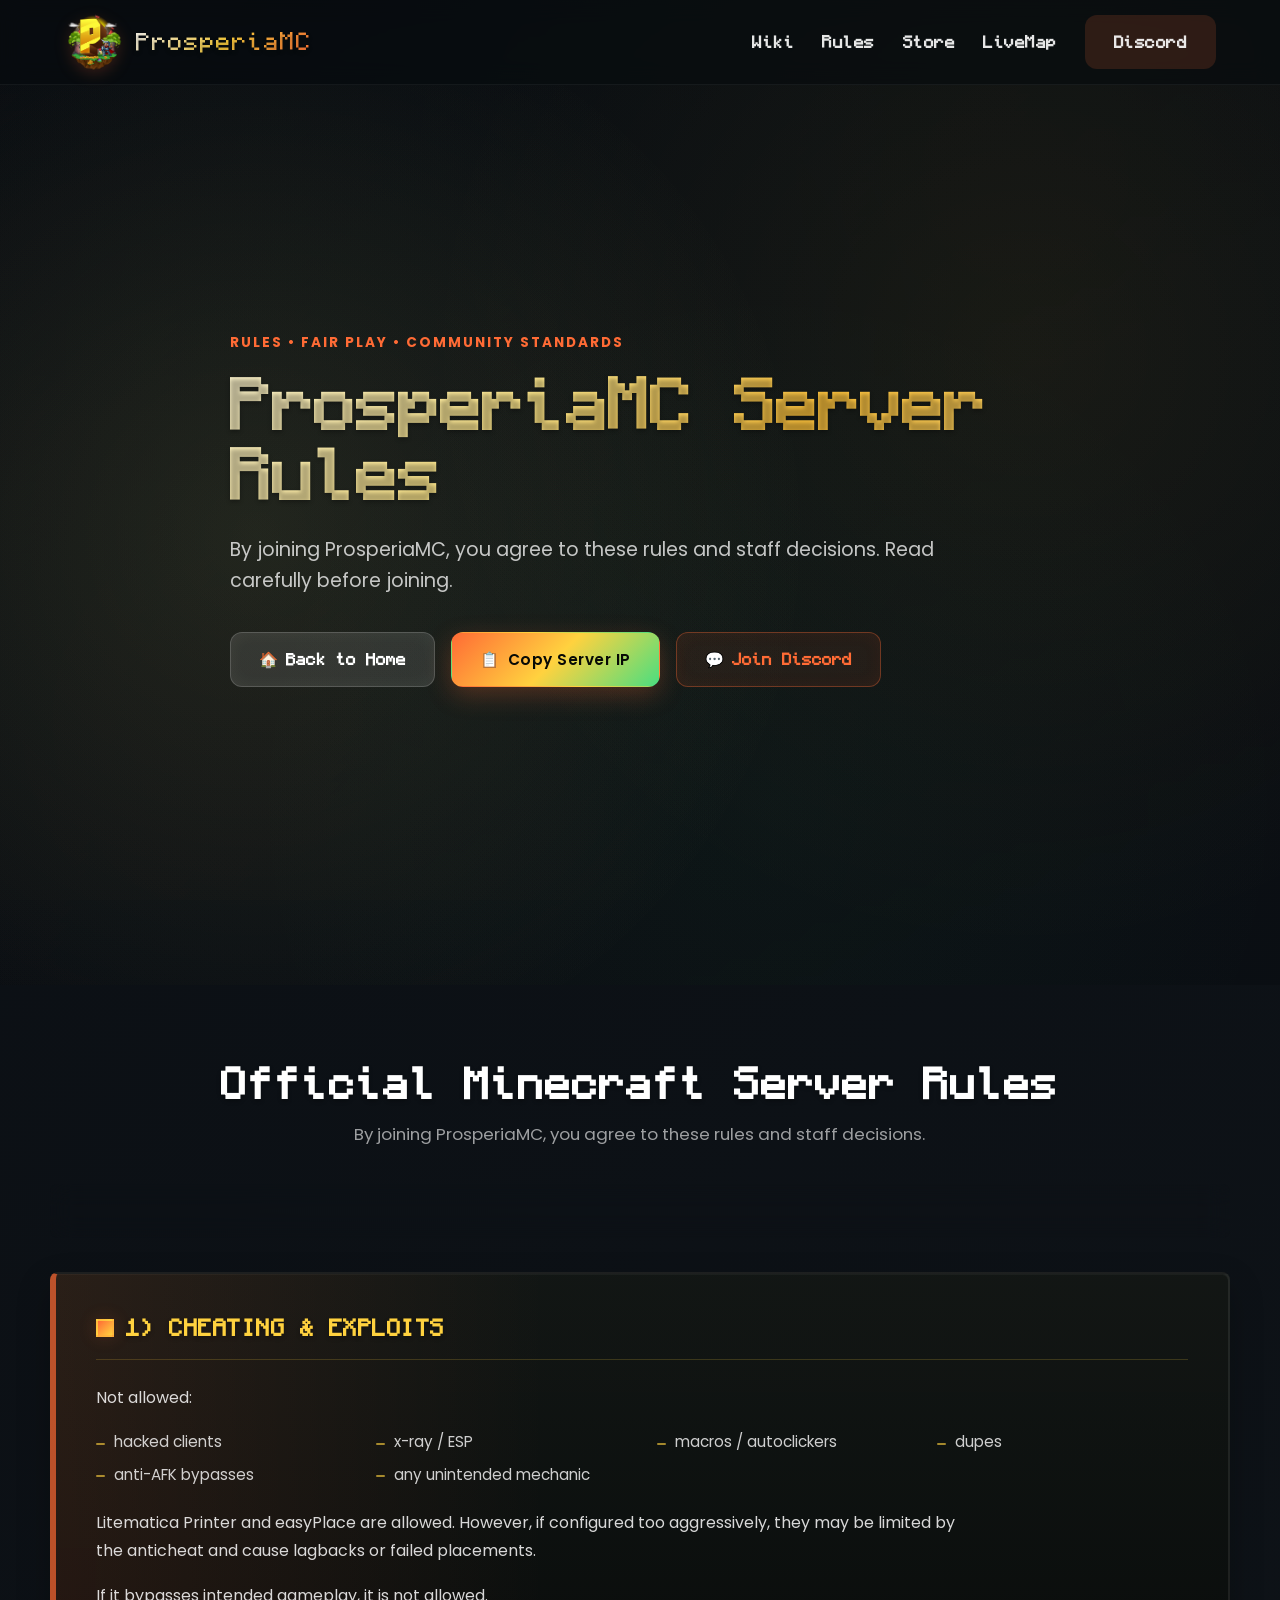
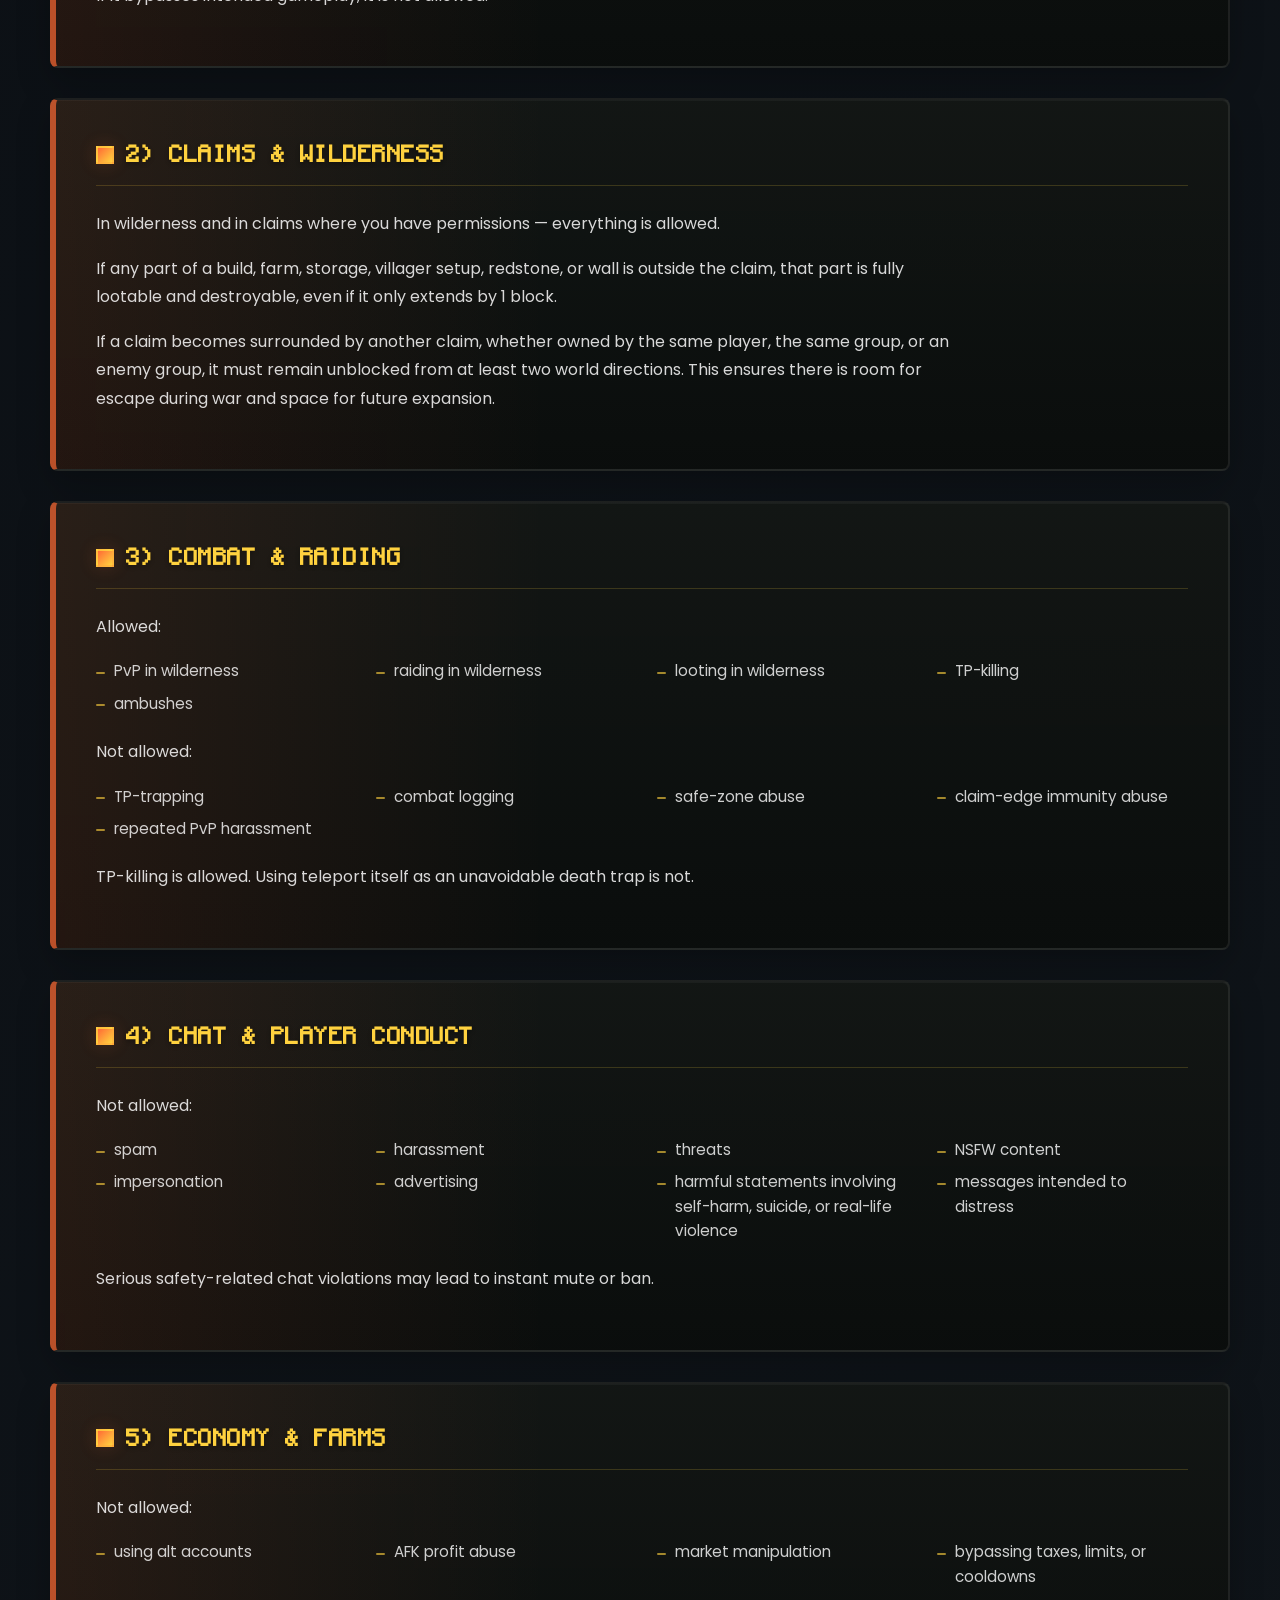
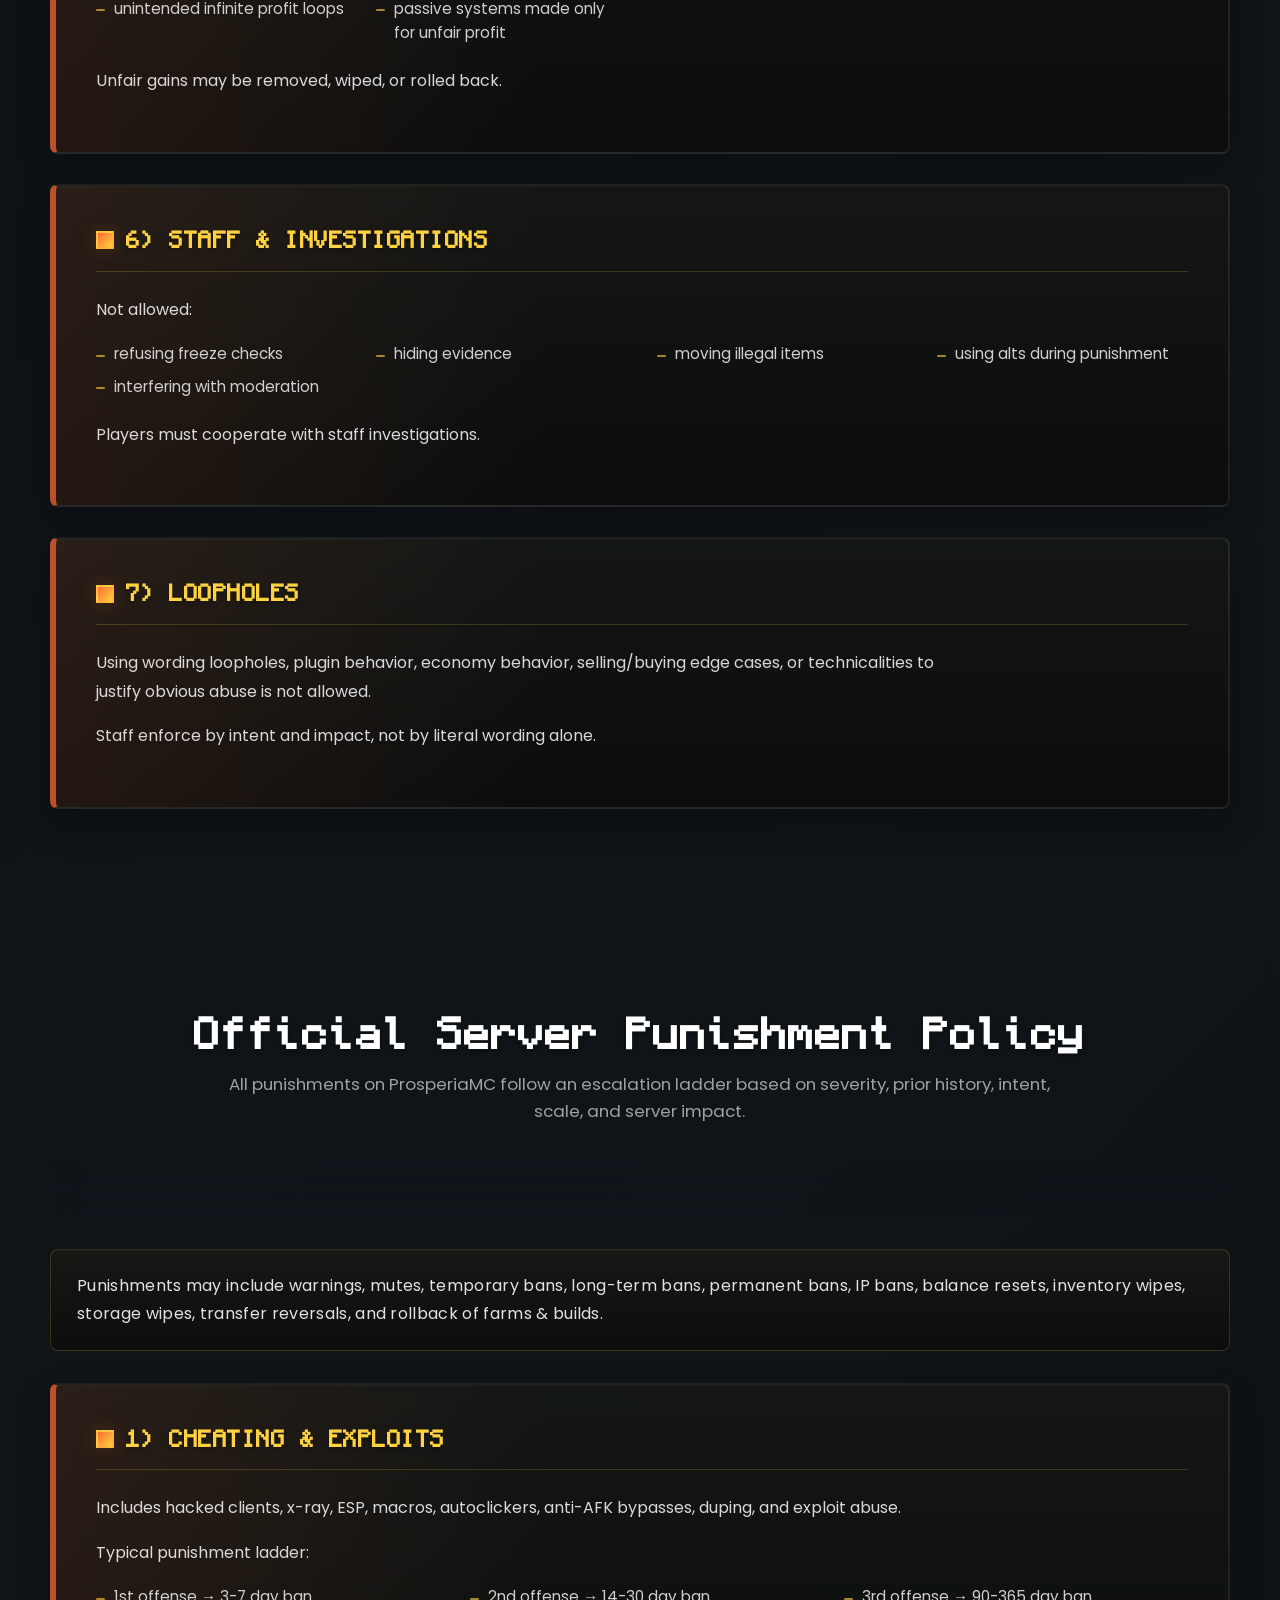
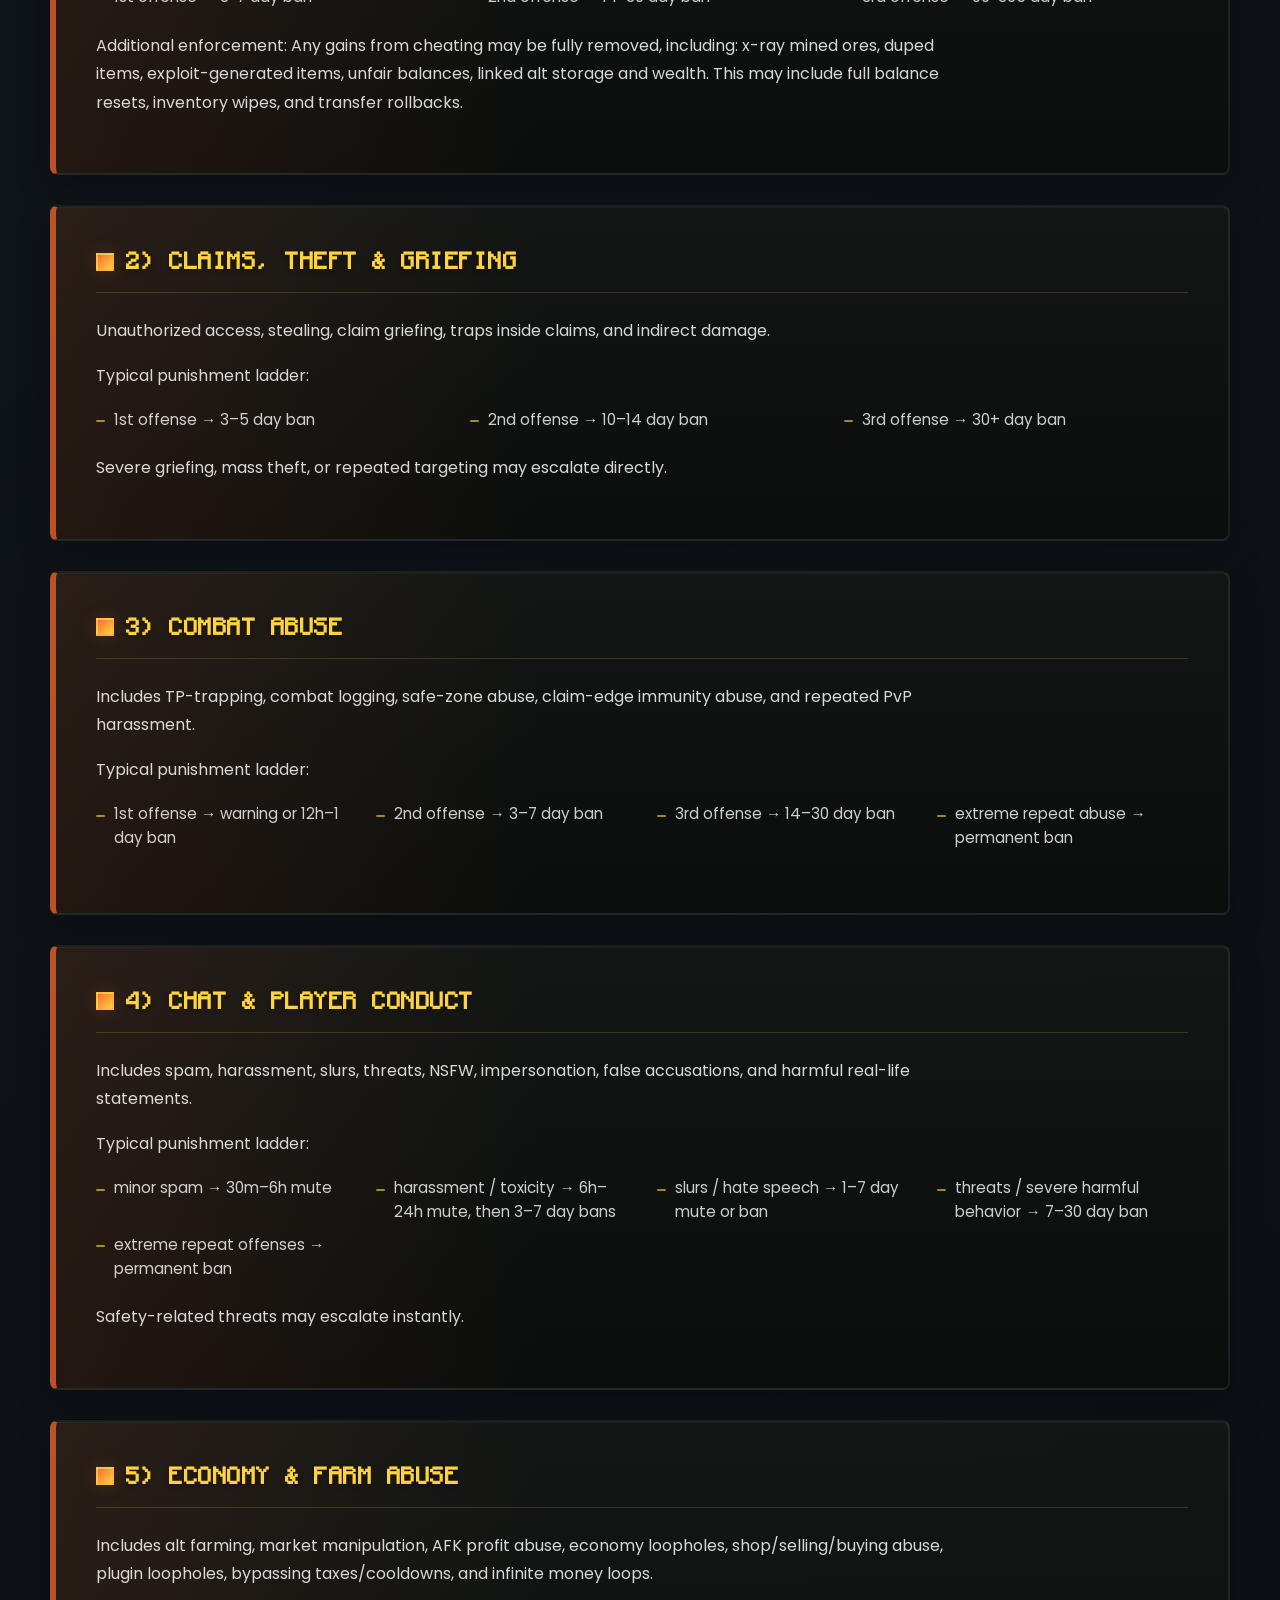
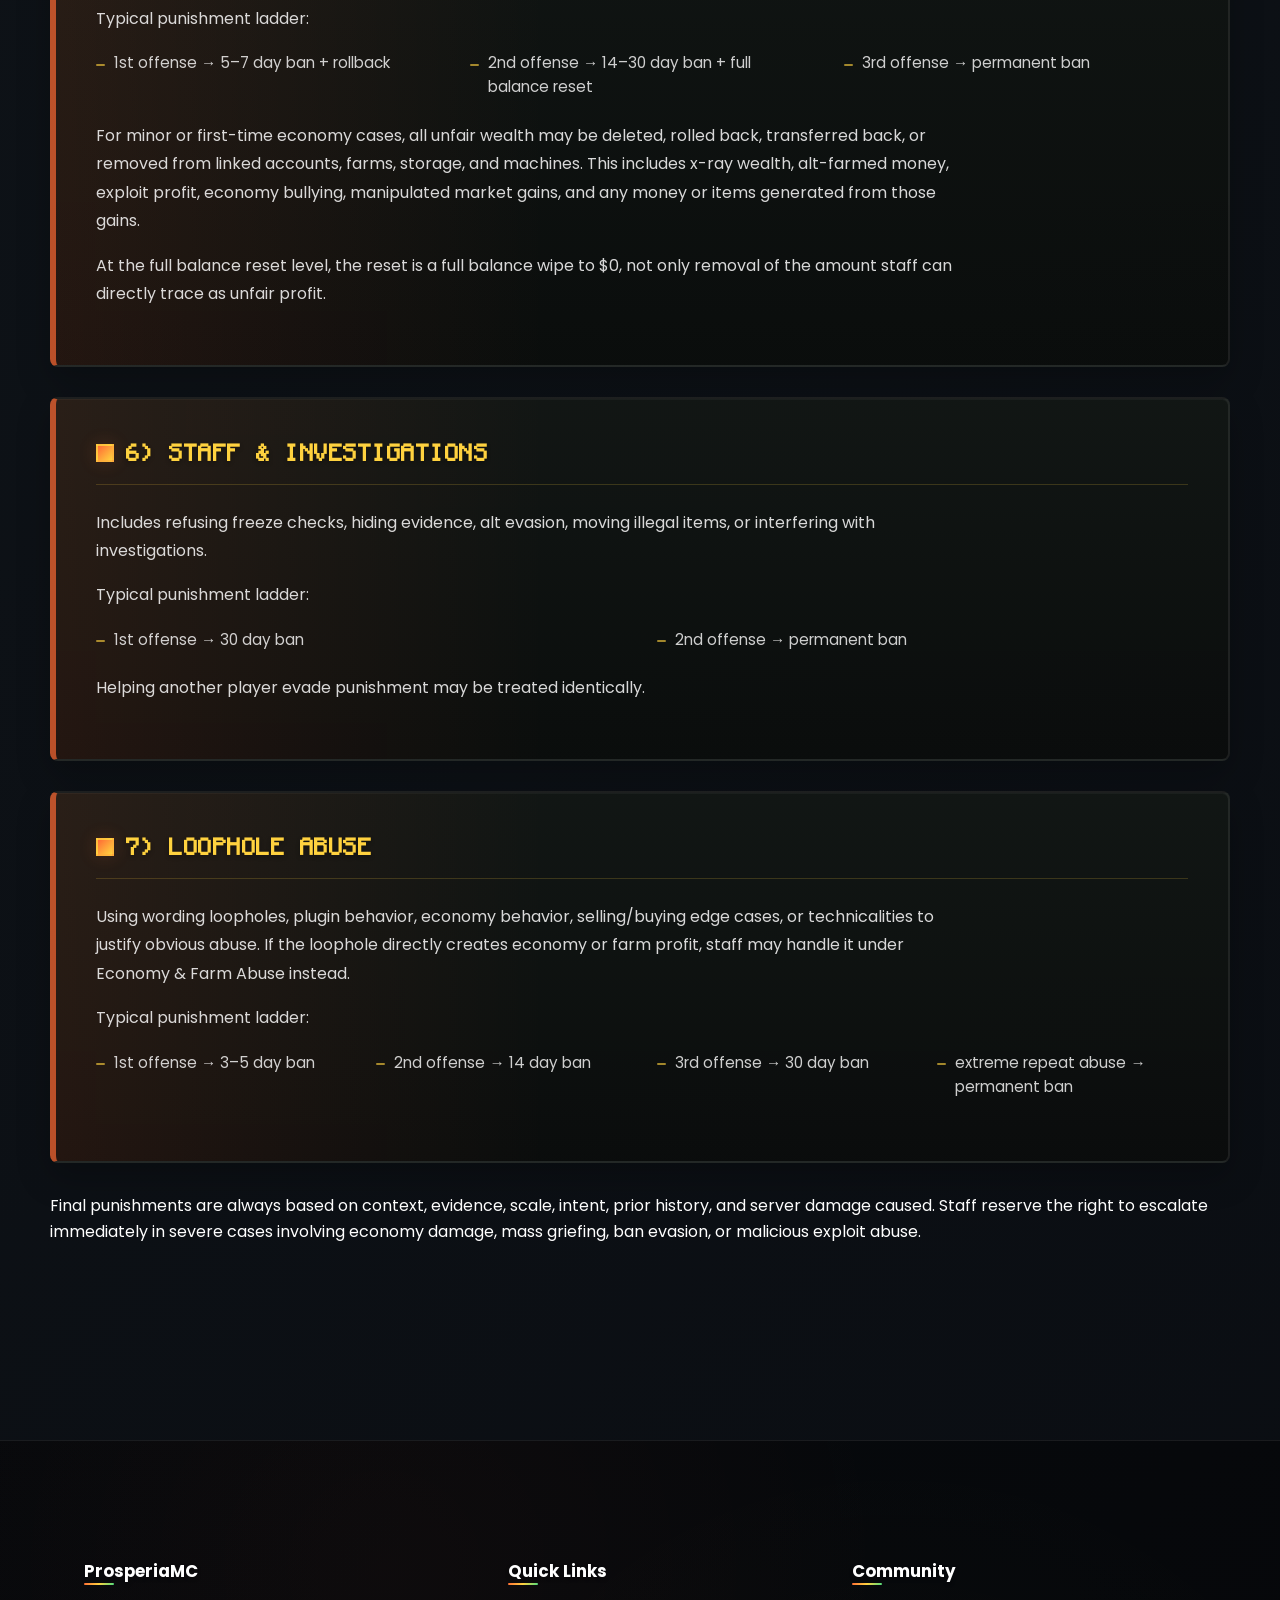
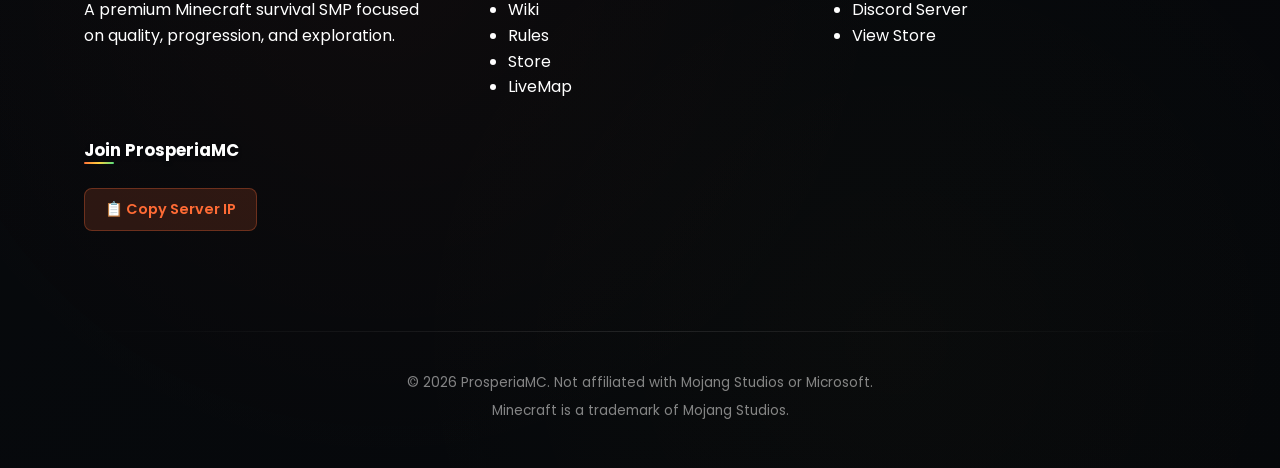
==== commit 1d1c2696: "Update LiveMap links" ====
--- a/rules.html
+++ b/rules.html
@@ -24,7 +24,7 @@
         <a href="wiki.html">Wiki</a>
         <a href="rules.html">Rules</a>
         <a href="https://shop.prosperiamc.com/" target="_blank" rel="noopener noreferrer">Store</a>
-        <a href="http://prosperiamc.com:8100/#world1:0:0:0:1500:0:0:0:0:perspective" target="_blank" rel="noopener noreferrer">LiveMap</a>
+        <a href="http://prosperiamc.com:8123/" target="_blank" rel="noopener noreferrer">LiveMap</a>
         <a href="https://www.discord.gg/T3ed7sV3uz" class="btn btn-nav-discord" target="_blank" rel="noopener noreferrer">Discord</a>
       </nav>
 
@@ -300,7 +300,7 @@
             <li><a href="wiki.html">Wiki</a></li>
             <li><a href="rules.html">Rules</a></li>
             <li><a href="https://shop.prosperiamc.com/" target="_blank" rel="noopener noreferrer">Store</a></li>
-            <li><a href="http://prosperiamc.com:8100/#world1:0:0:0:1500:0:0:0:0:perspective" target="_blank" rel="noopener noreferrer">LiveMap</a></li>
+            <li><a href="http://prosperiamc.com:8123/" target="_blank" rel="noopener noreferrer">LiveMap</a></li>
           </ul>
         </div>
 
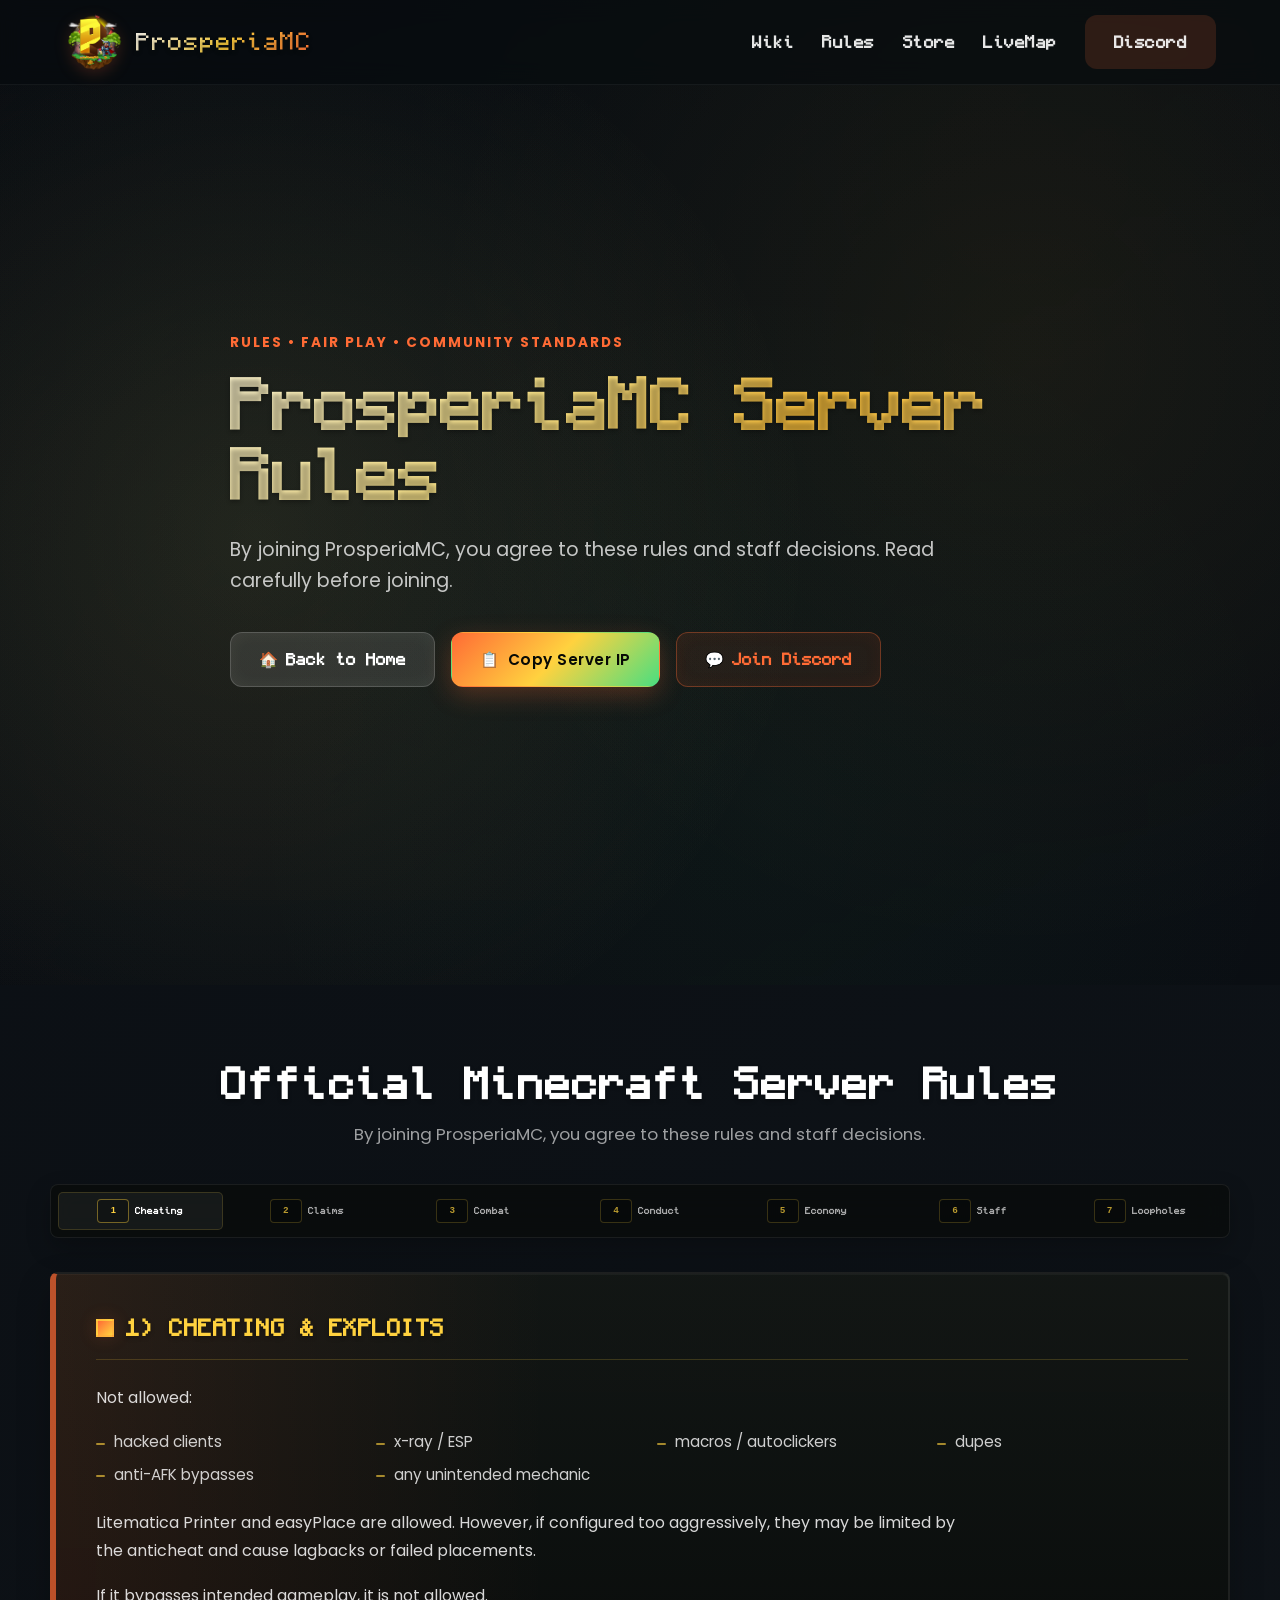
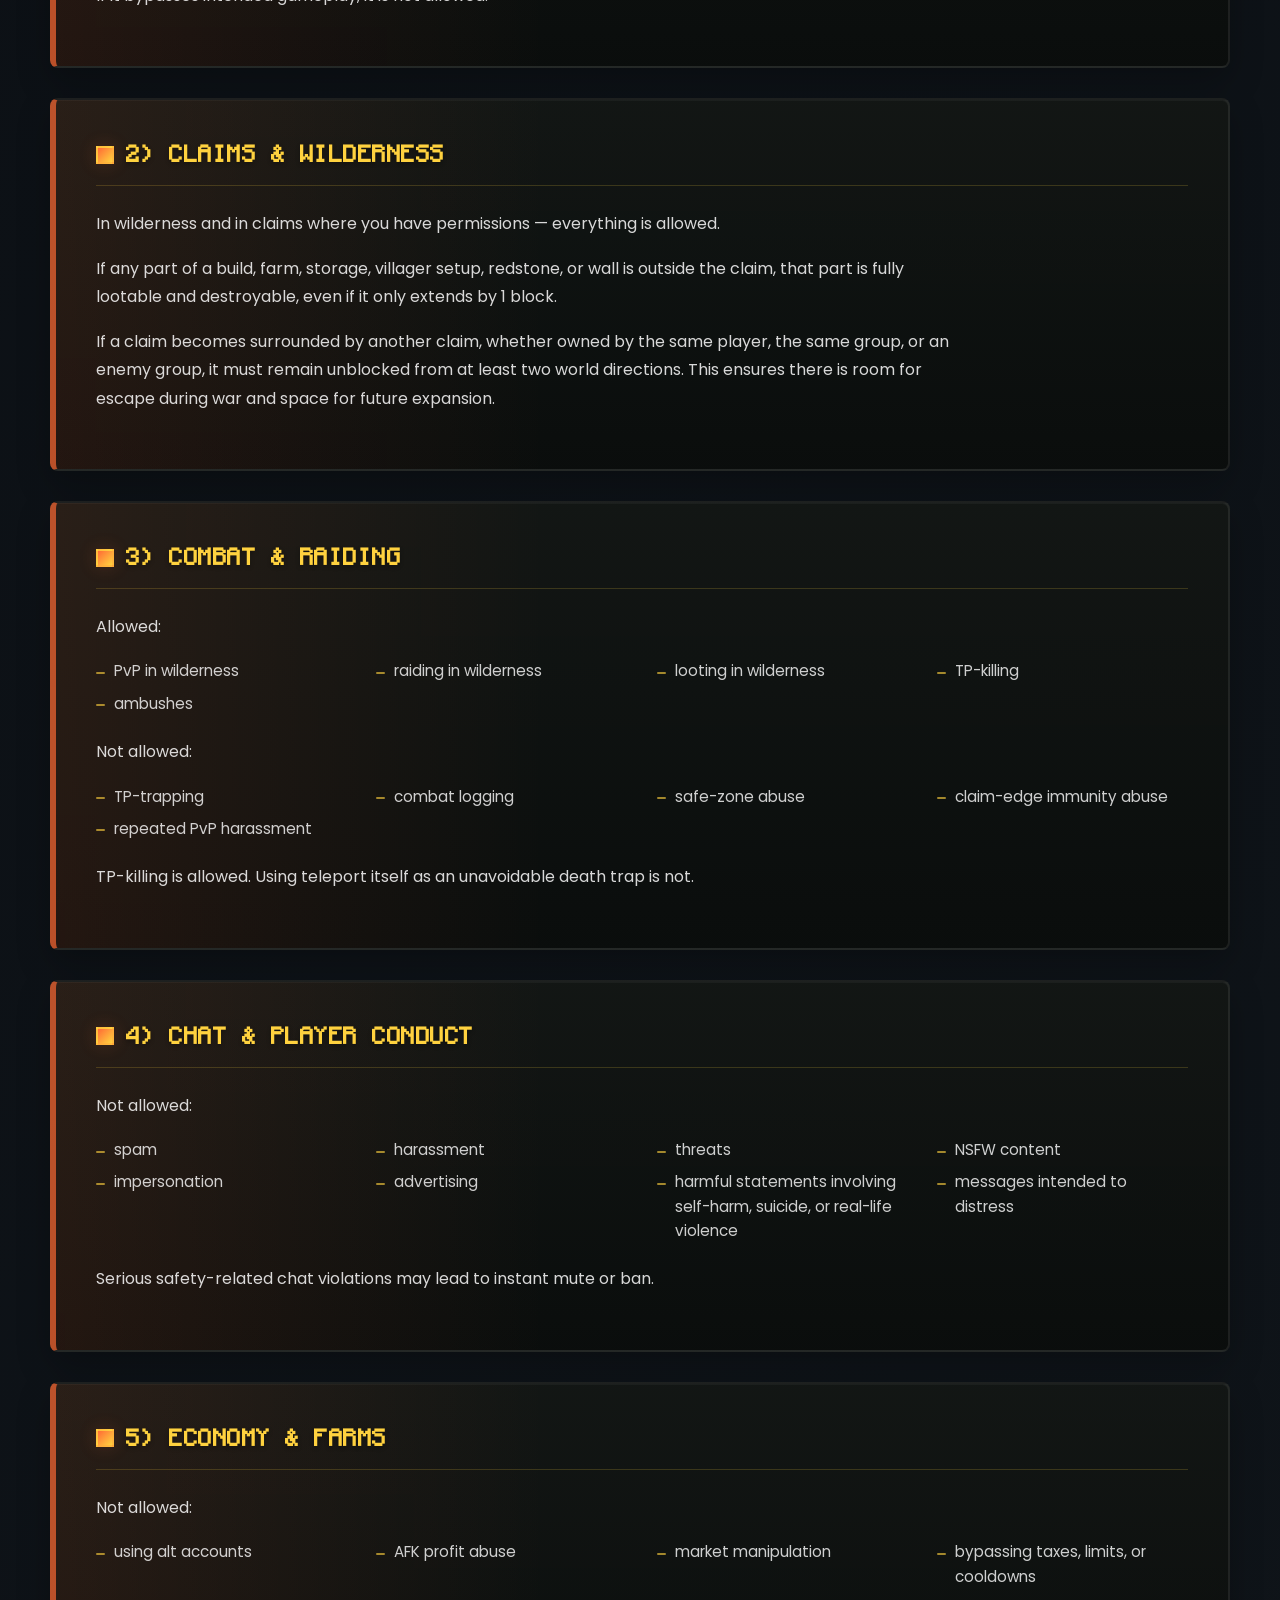
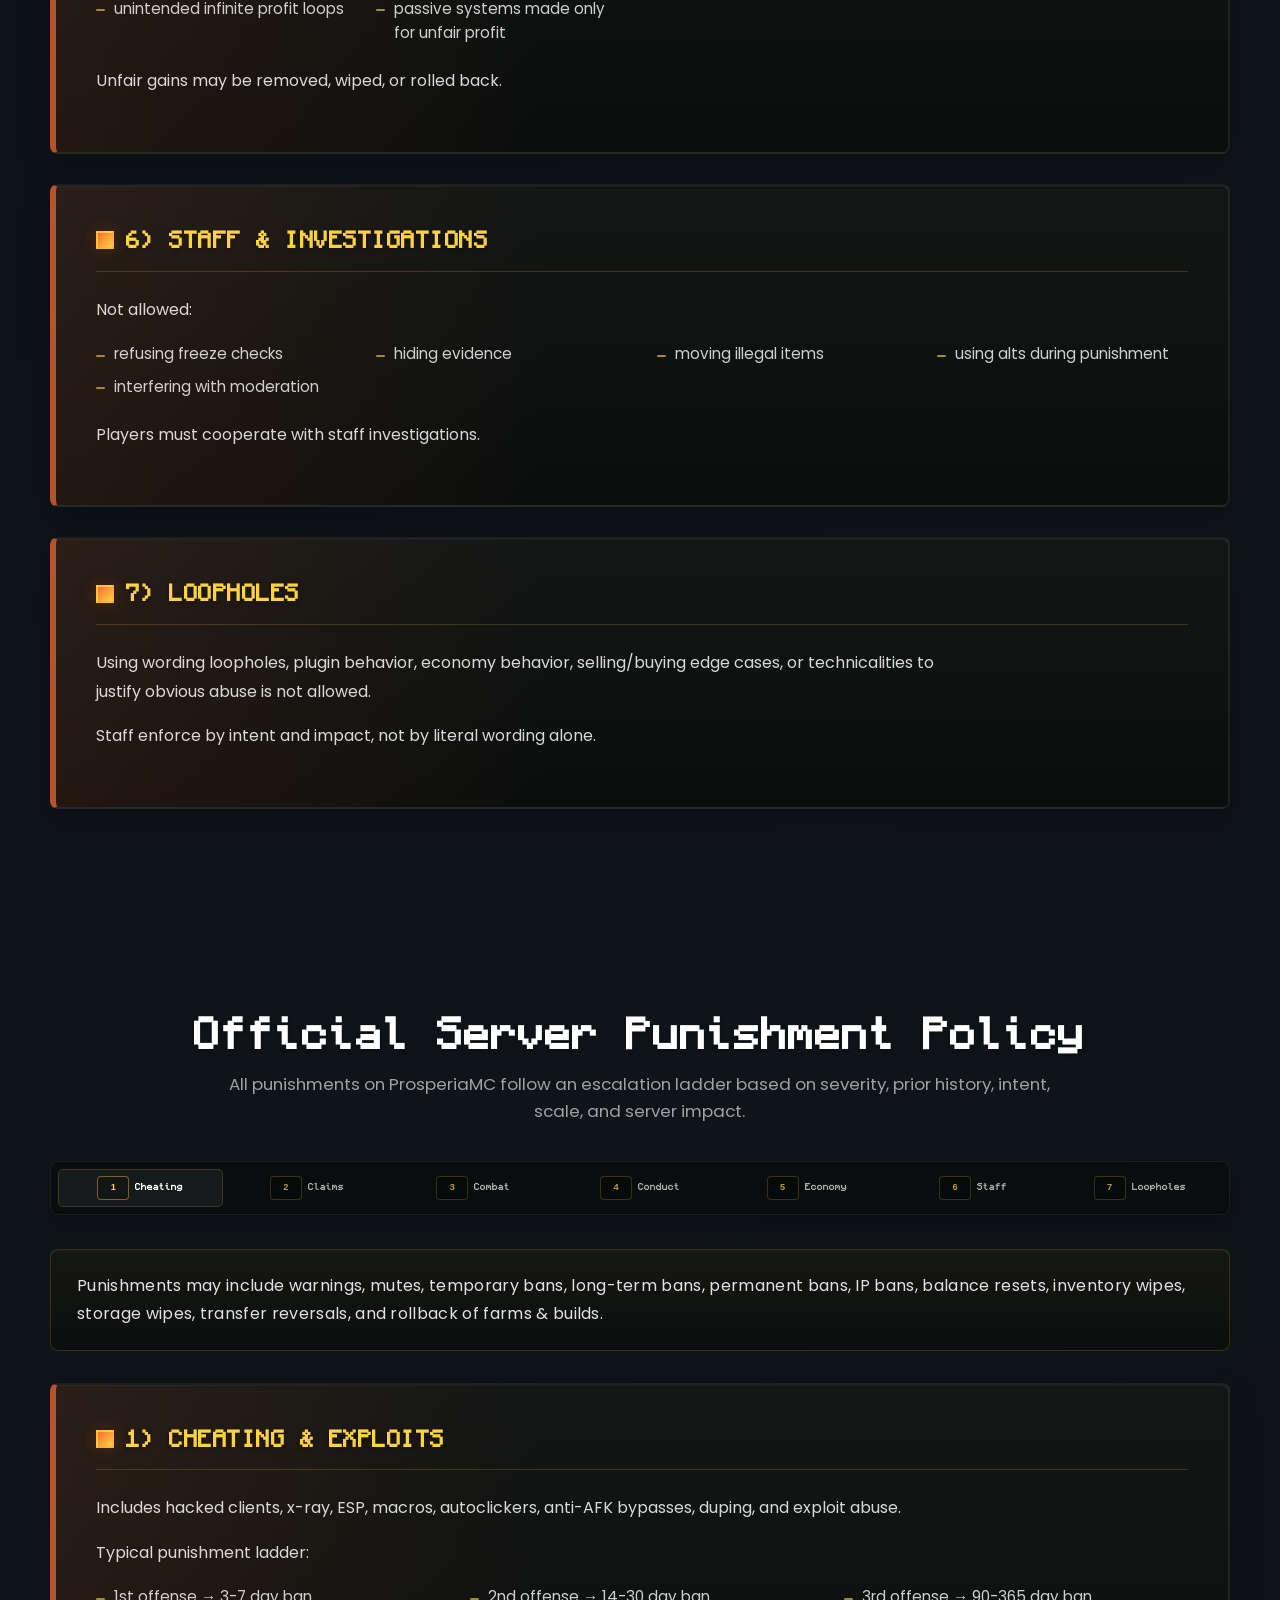
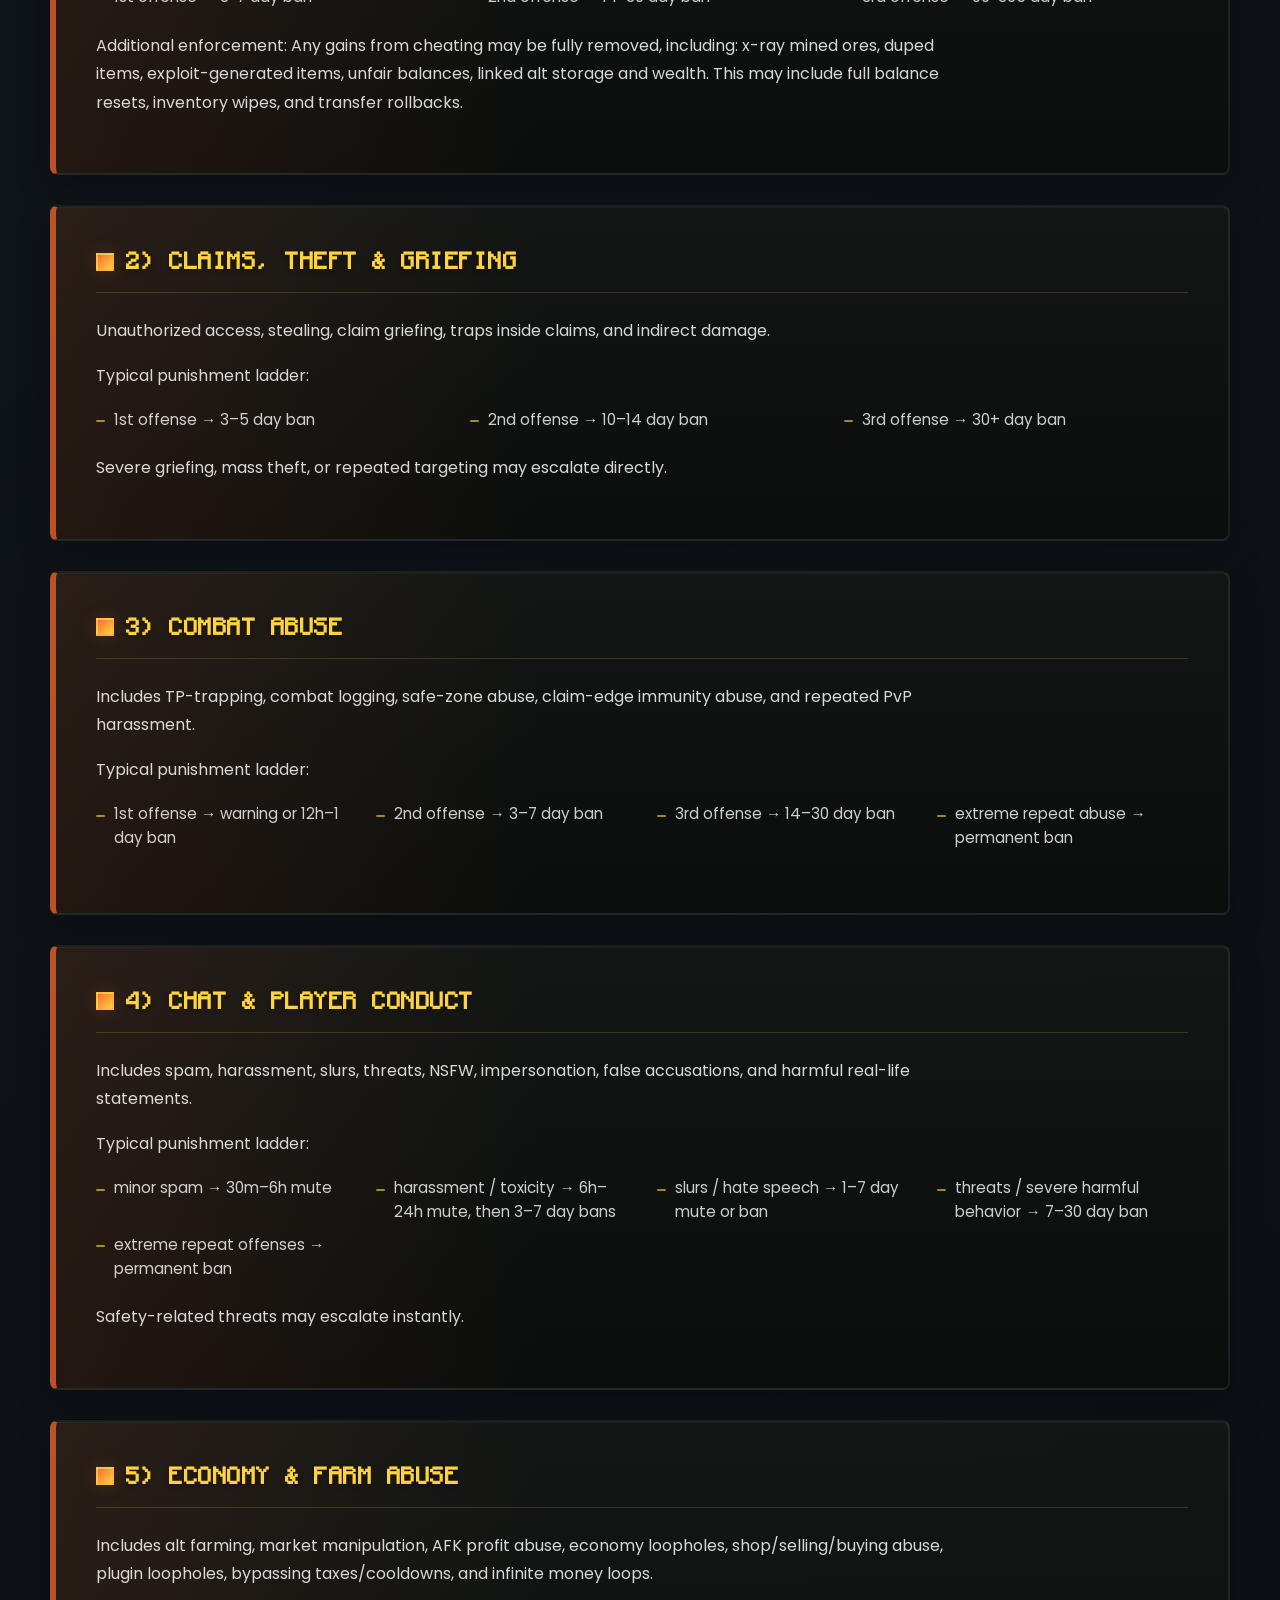
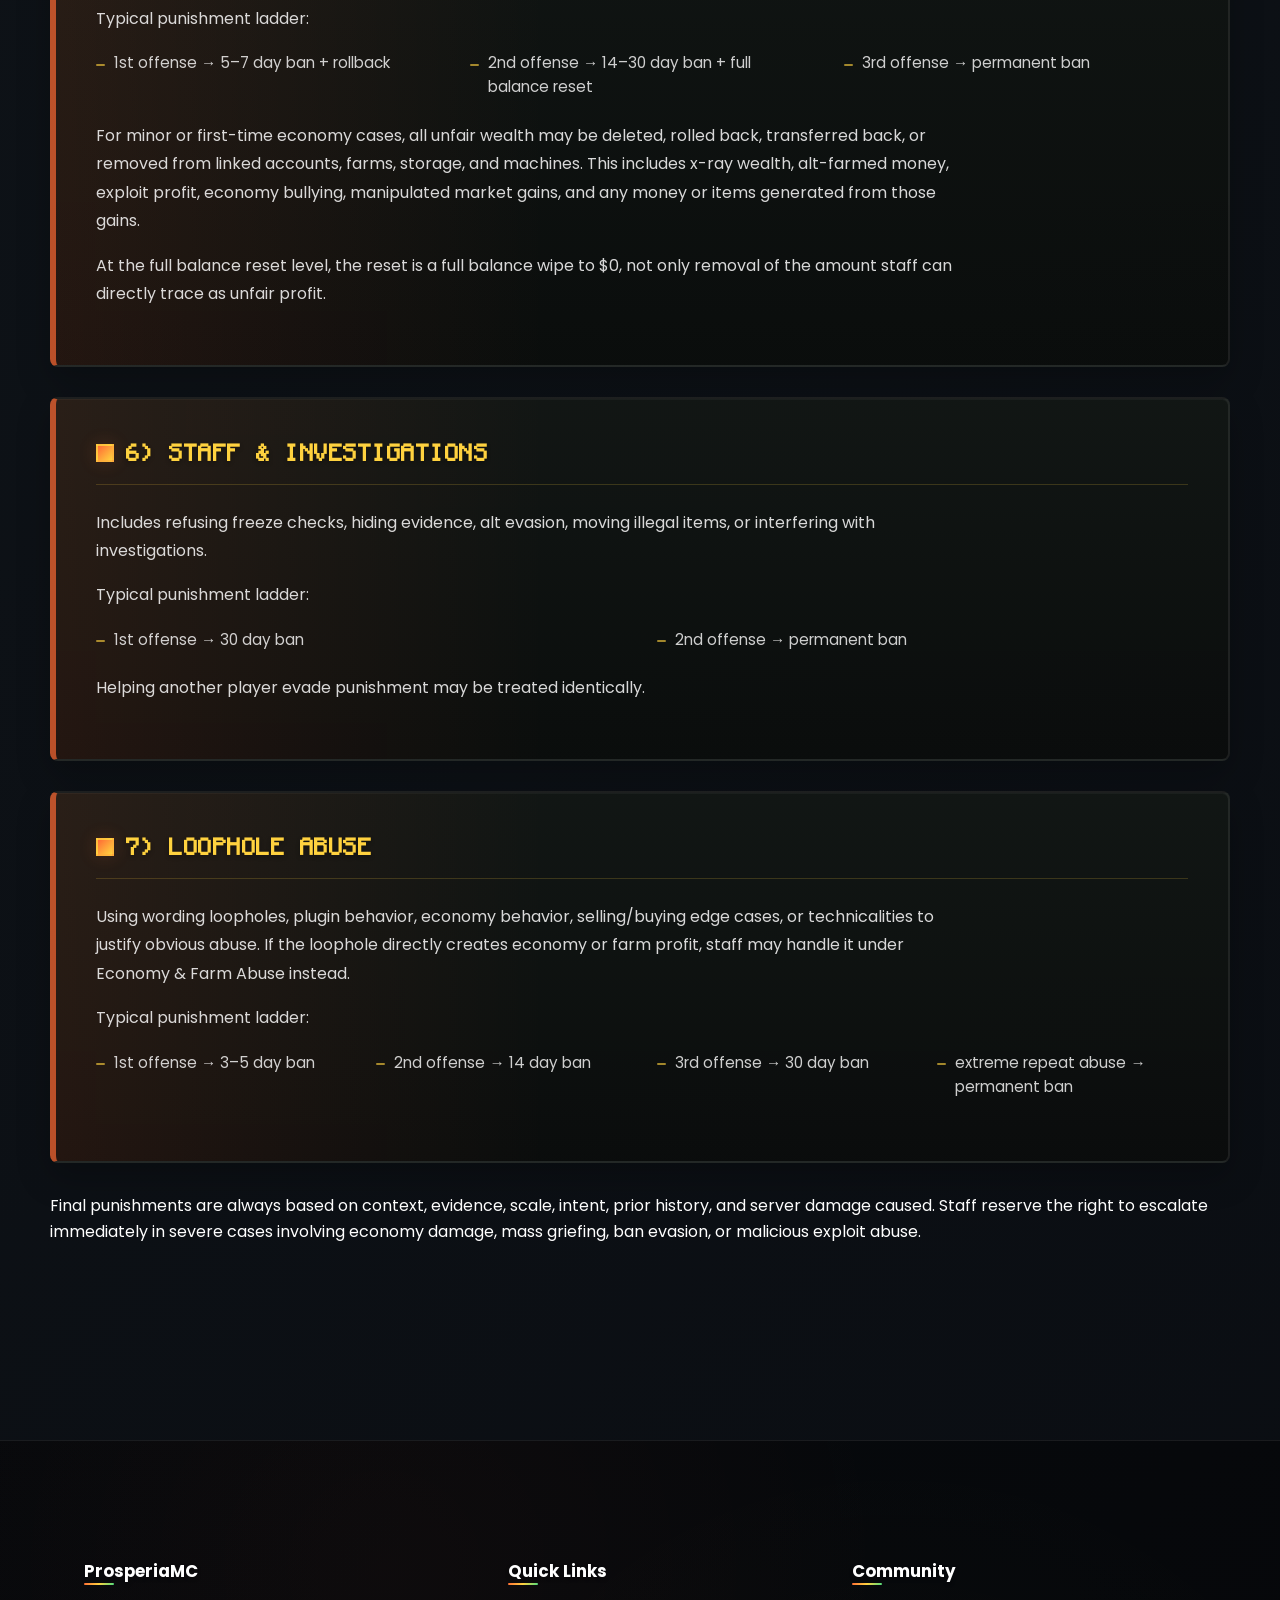
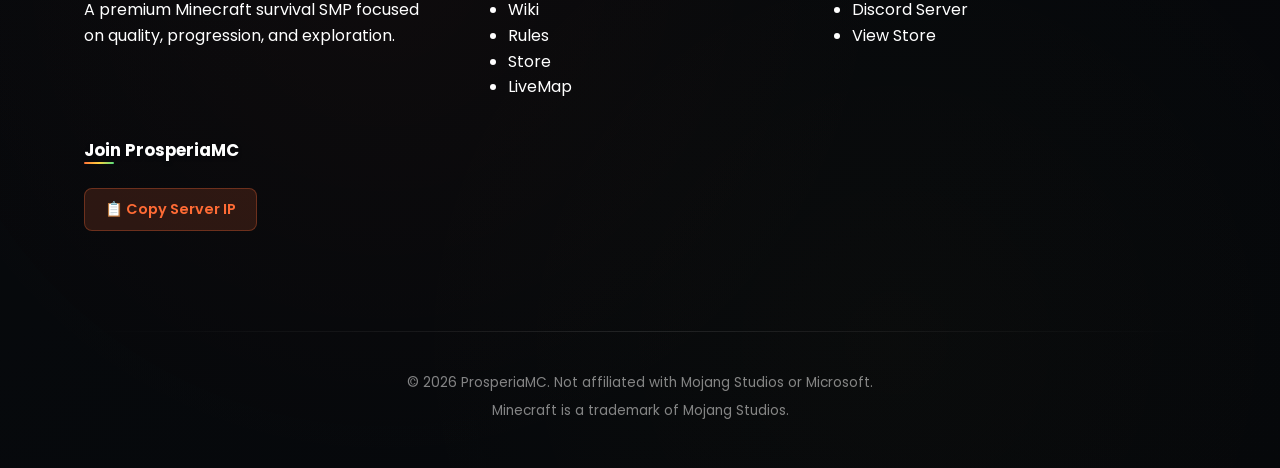
==== commit b0b077b3: "Update livemap URL" ====
--- a/rules.html
+++ b/rules.html
@@ -24,7 +24,7 @@
         <a href="wiki.html">Wiki</a>
         <a href="rules.html">Rules</a>
         <a href="https://shop.prosperiamc.com/" target="_blank" rel="noopener noreferrer">Store</a>
-        <a href="http://prosperiamc.com:8123/" target="_blank" rel="noopener noreferrer">LiveMap</a>
+        <a href="http://173.214.174.18:25653/" target="_blank" rel="noopener noreferrer">LiveMap</a>
         <a href="https://www.discord.gg/T3ed7sV3uz" class="btn btn-nav-discord" target="_blank" rel="noopener noreferrer">Discord</a>
       </nav>
 
@@ -300,7 +300,7 @@
             <li><a href="wiki.html">Wiki</a></li>
             <li><a href="rules.html">Rules</a></li>
             <li><a href="https://shop.prosperiamc.com/" target="_blank" rel="noopener noreferrer">Store</a></li>
-            <li><a href="http://prosperiamc.com:8123/" target="_blank" rel="noopener noreferrer">LiveMap</a></li>
+            <li><a href="http://173.214.174.18:25653/" target="_blank" rel="noopener noreferrer">LiveMap</a></li>
           </ul>
         </div>
 
--- a/style.css
+++ b/style.css
@@ -1115,6 +1115,143 @@
   font-size: 0.92rem;
 }
 
+.relic-egg-dossier {
+  margin: 26px 0 34px;
+  padding: 24px 0 0;
+  border-top: 1px solid rgba(255, 210, 63, 0.16);
+}
+
+.relic-egg-banner {
+  display: flex;
+  flex-direction: column;
+  gap: 8px;
+  margin-bottom: 22px;
+  padding: 20px 24px;
+  border: 1px solid rgba(255, 210, 63, 0.16);
+  border-left: 5px solid rgba(255, 107, 53, 0.78);
+  border-radius: 8px;
+  background: linear-gradient(180deg, rgba(28, 22, 18, 0.9), rgba(14, 14, 12, 0.95));
+  box-shadow: inset 0 1px 0 rgba(255, 255, 255, 0.03);
+}
+
+.relic-egg-banner span {
+  color: var(--accent-orange);
+  font-family: 'Poppins', sans-serif;
+  font-size: 0.72rem;
+  font-weight: 700;
+  letter-spacing: 0.08em;
+  line-height: 1.2;
+  text-transform: uppercase;
+}
+
+.relic-egg-banner strong {
+  color: var(--accent-yellow);
+  font-family: var(--title-font);
+  font-size: 0.9rem;
+  line-height: 1.55;
+}
+
+.relic-egg-grid {
+  display: grid;
+  grid-template-columns: repeat(2, minmax(0, 1fr));
+  gap: 22px;
+  margin: 0 0 22px;
+}
+
+.relic-egg-card {
+  padding: 22px 24px;
+  border: 1px solid rgba(255, 255, 255, 0.08);
+  border-radius: 8px;
+  background: rgba(255, 255, 255, 0.04);
+  box-shadow: inset 0 1px 0 rgba(255, 255, 255, 0.03);
+}
+
+.relic-egg-card h5 {
+  margin: 0 0 10px;
+  color: var(--accent-yellow);
+  font-family: var(--title-font);
+  font-size: 0.82rem;
+  line-height: 1.45;
+}
+
+.relic-egg-card p {
+  margin: 0;
+  color: rgba(255, 255, 255, 0.82);
+  line-height: 1.74;
+}
+
+.relic-egg-card-critical {
+  border-color: rgba(255, 107, 53, 0.28);
+  background: linear-gradient(180deg, rgba(36, 21, 18, 0.92), rgba(18, 13, 12, 0.94));
+}
+
+.relic-egg-closing {
+  max-width: 86ch;
+  margin: 0;
+  color: rgba(255, 255, 255, 0.88);
+}
+
+.nation-power-grid {
+  display: grid;
+  grid-template-columns: minmax(280px, 1.35fr) repeat(2, minmax(220px, 1fr));
+  gap: 22px;
+  margin: 22px 0 28px;
+}
+
+.nation-power-card {
+  padding: 22px 24px;
+  border: 1px solid rgba(255, 255, 255, 0.08);
+  border-radius: 8px;
+  background: rgba(255, 255, 255, 0.04);
+  box-shadow: inset 0 1px 0 rgba(255, 255, 255, 0.03);
+}
+
+.nation-power-card h6 {
+  margin: 0 0 12px;
+  color: var(--accent-yellow);
+  font-family: var(--title-font);
+  font-size: 0.74rem;
+  line-height: 1.45;
+}
+
+.nation-power-equals {
+  margin: 0 0 10px;
+  color: rgba(255, 255, 255, 0.92);
+  font-size: 0.95rem;
+}
+
+.nation-power-card ul {
+  margin: 0;
+  padding: 0;
+  list-style: none;
+}
+
+.nation-power-card li {
+  position: relative;
+  padding-left: 16px;
+  color: rgba(255, 255, 255, 0.82);
+  line-height: 1.72;
+}
+
+.nation-power-card li::before {
+  content: '';
+  position: absolute;
+  left: 0;
+  top: 0.82em;
+  width: 8px;
+  height: 2px;
+  border-radius: 999px;
+  background: rgba(255, 210, 63, 0.62);
+}
+
+.nation-power-formula {
+  background: linear-gradient(180deg, rgba(24, 28, 24, 0.94), rgba(12, 14, 12, 0.94));
+}
+
+.nation-power-formula li strong {
+  color: #ffffff;
+}
+
 @media (max-width: 640px) {
   .utility-recipe-grid {
     grid-template-columns: 1fr;
@@ -1122,6 +1259,14 @@
   }
 
   .utility-detail-grid {
+    grid-template-columns: 1fr;
+  }
+
+  .relic-egg-grid {
+    grid-template-columns: 1fr;
+  }
+
+  .nation-power-grid {
     grid-template-columns: 1fr;
   }
 }
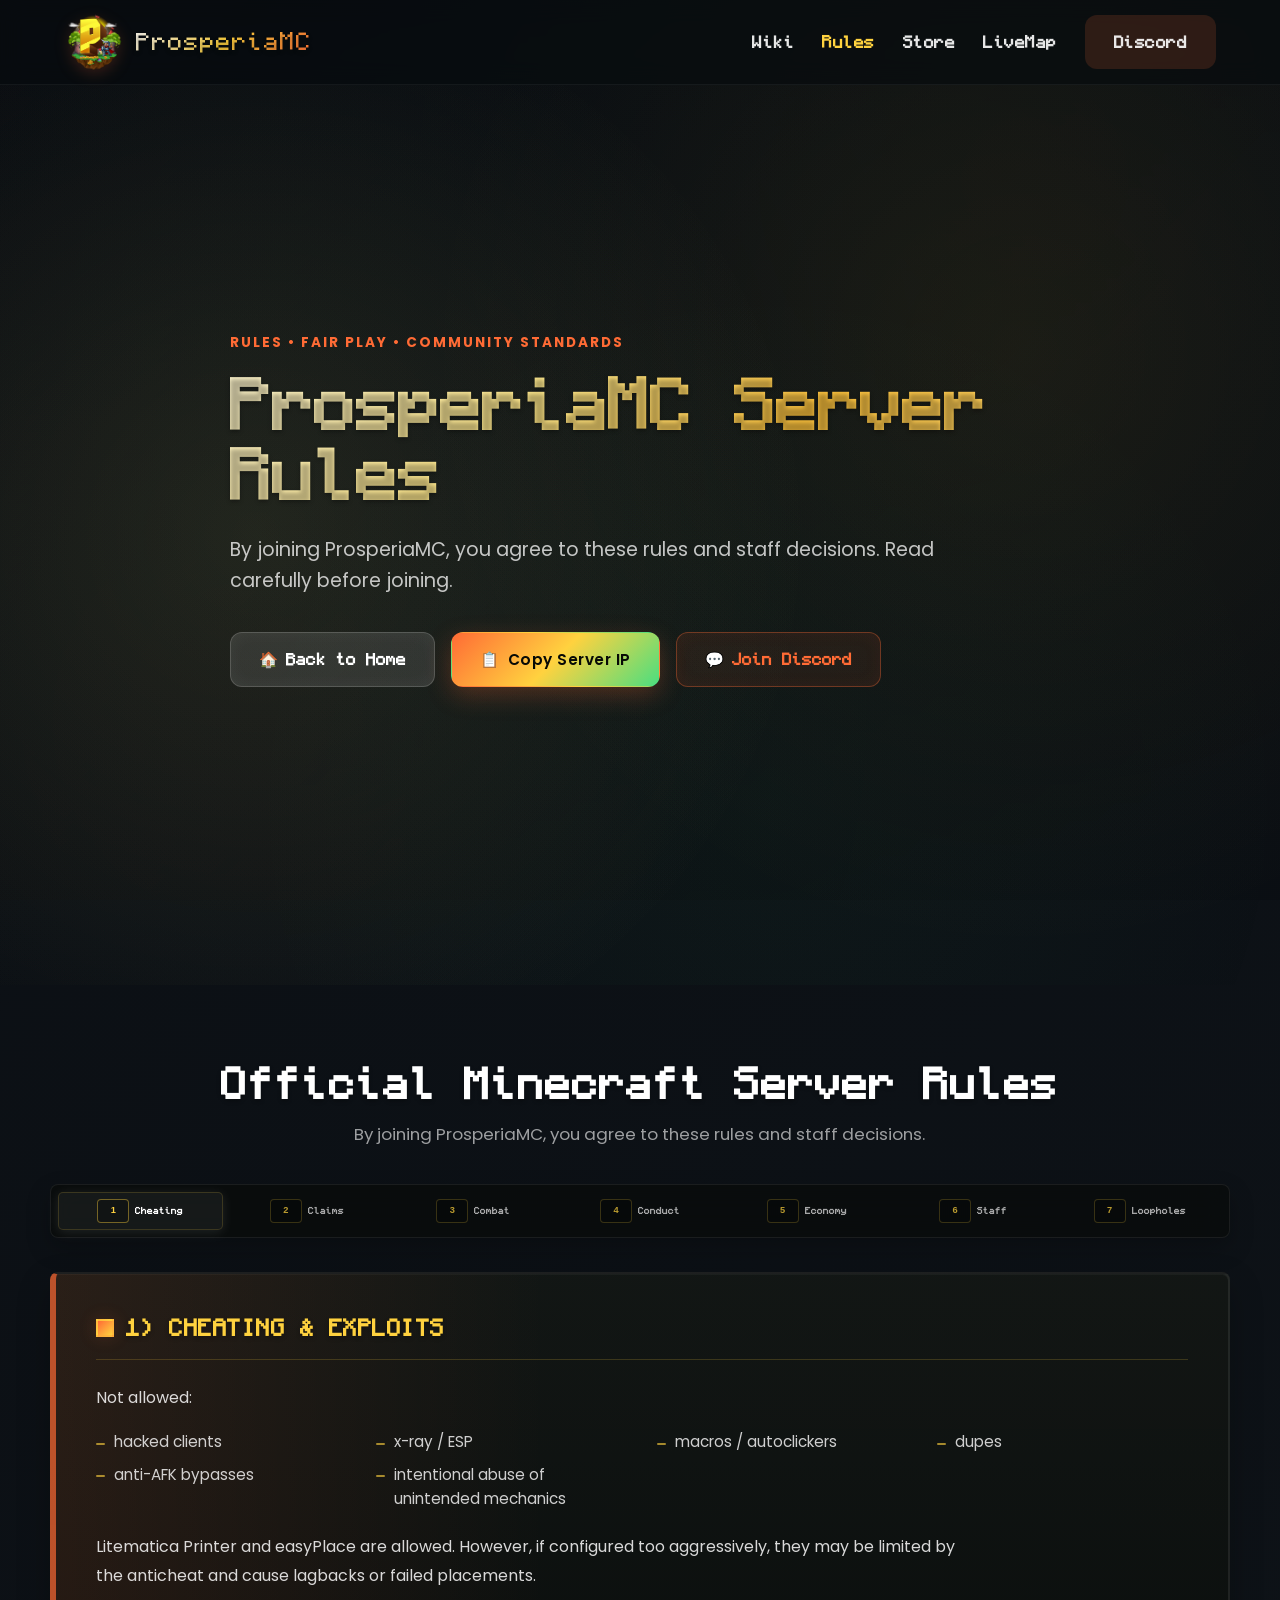
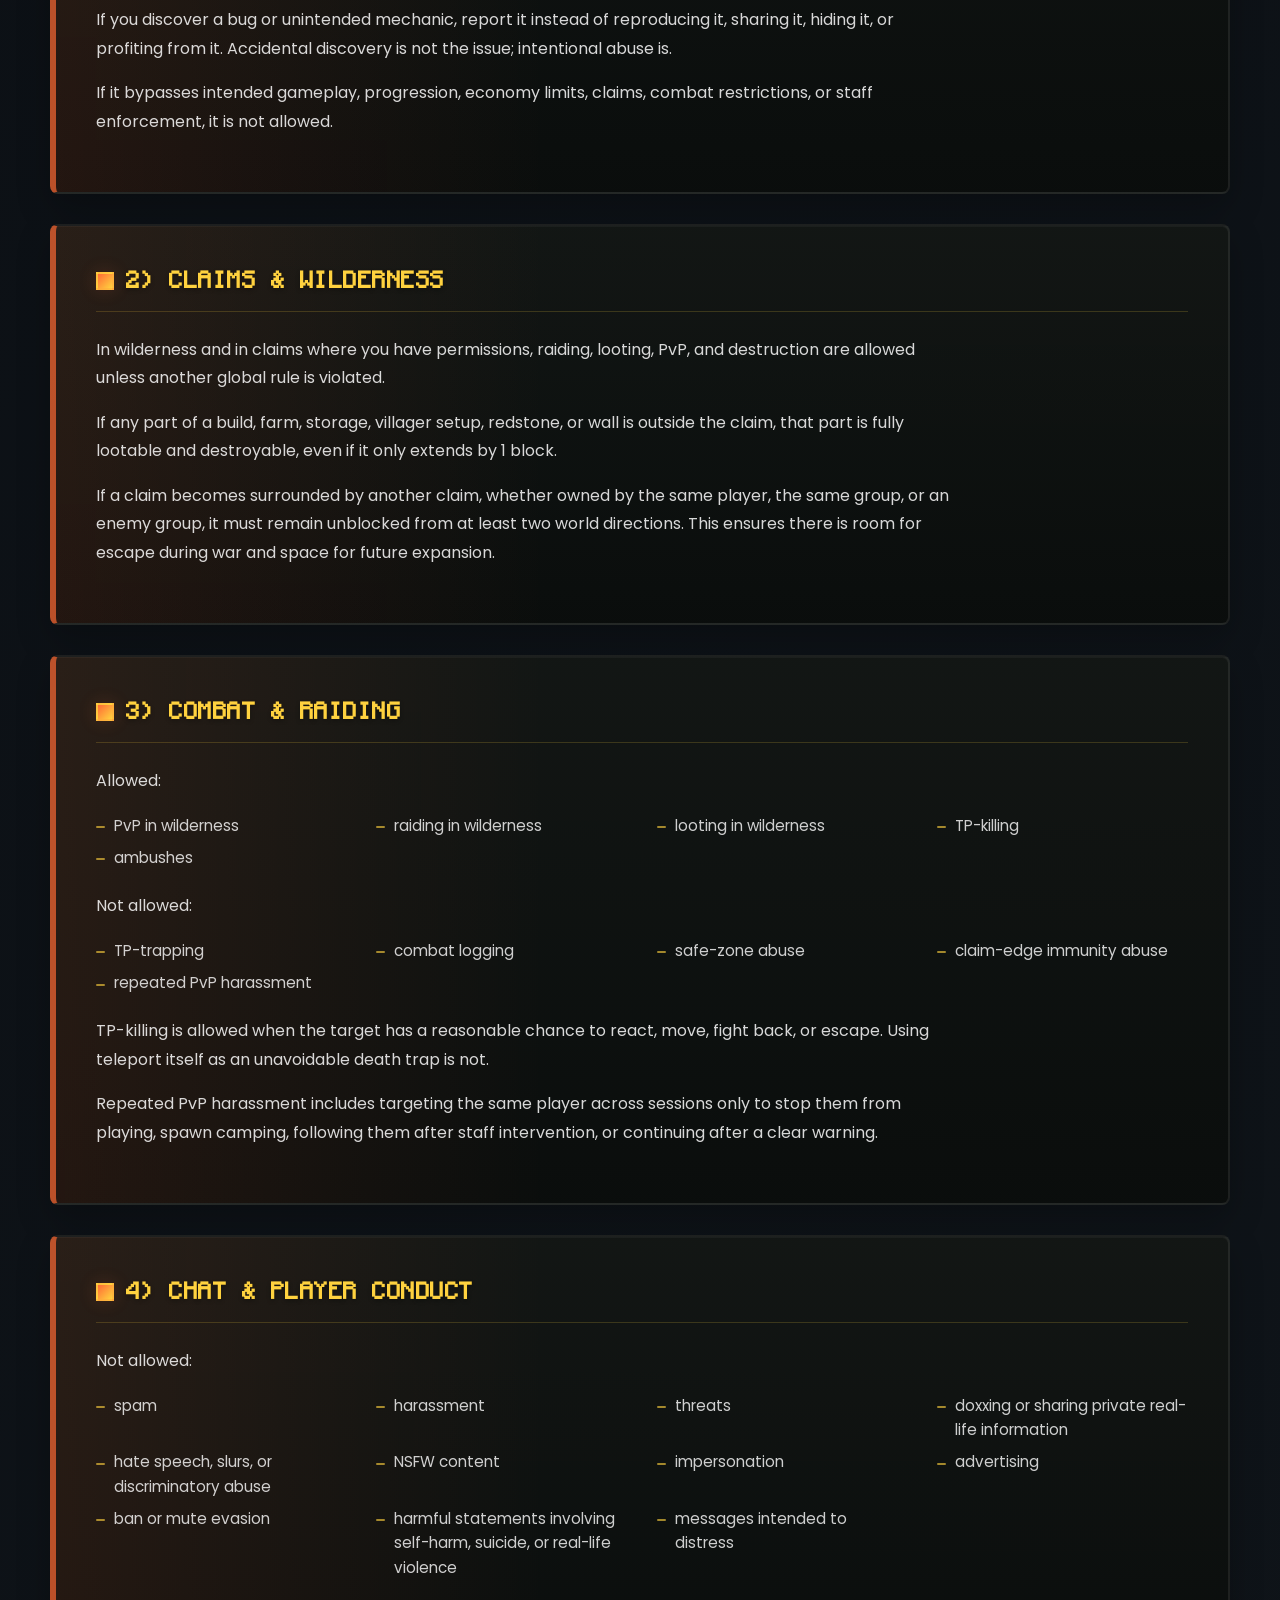
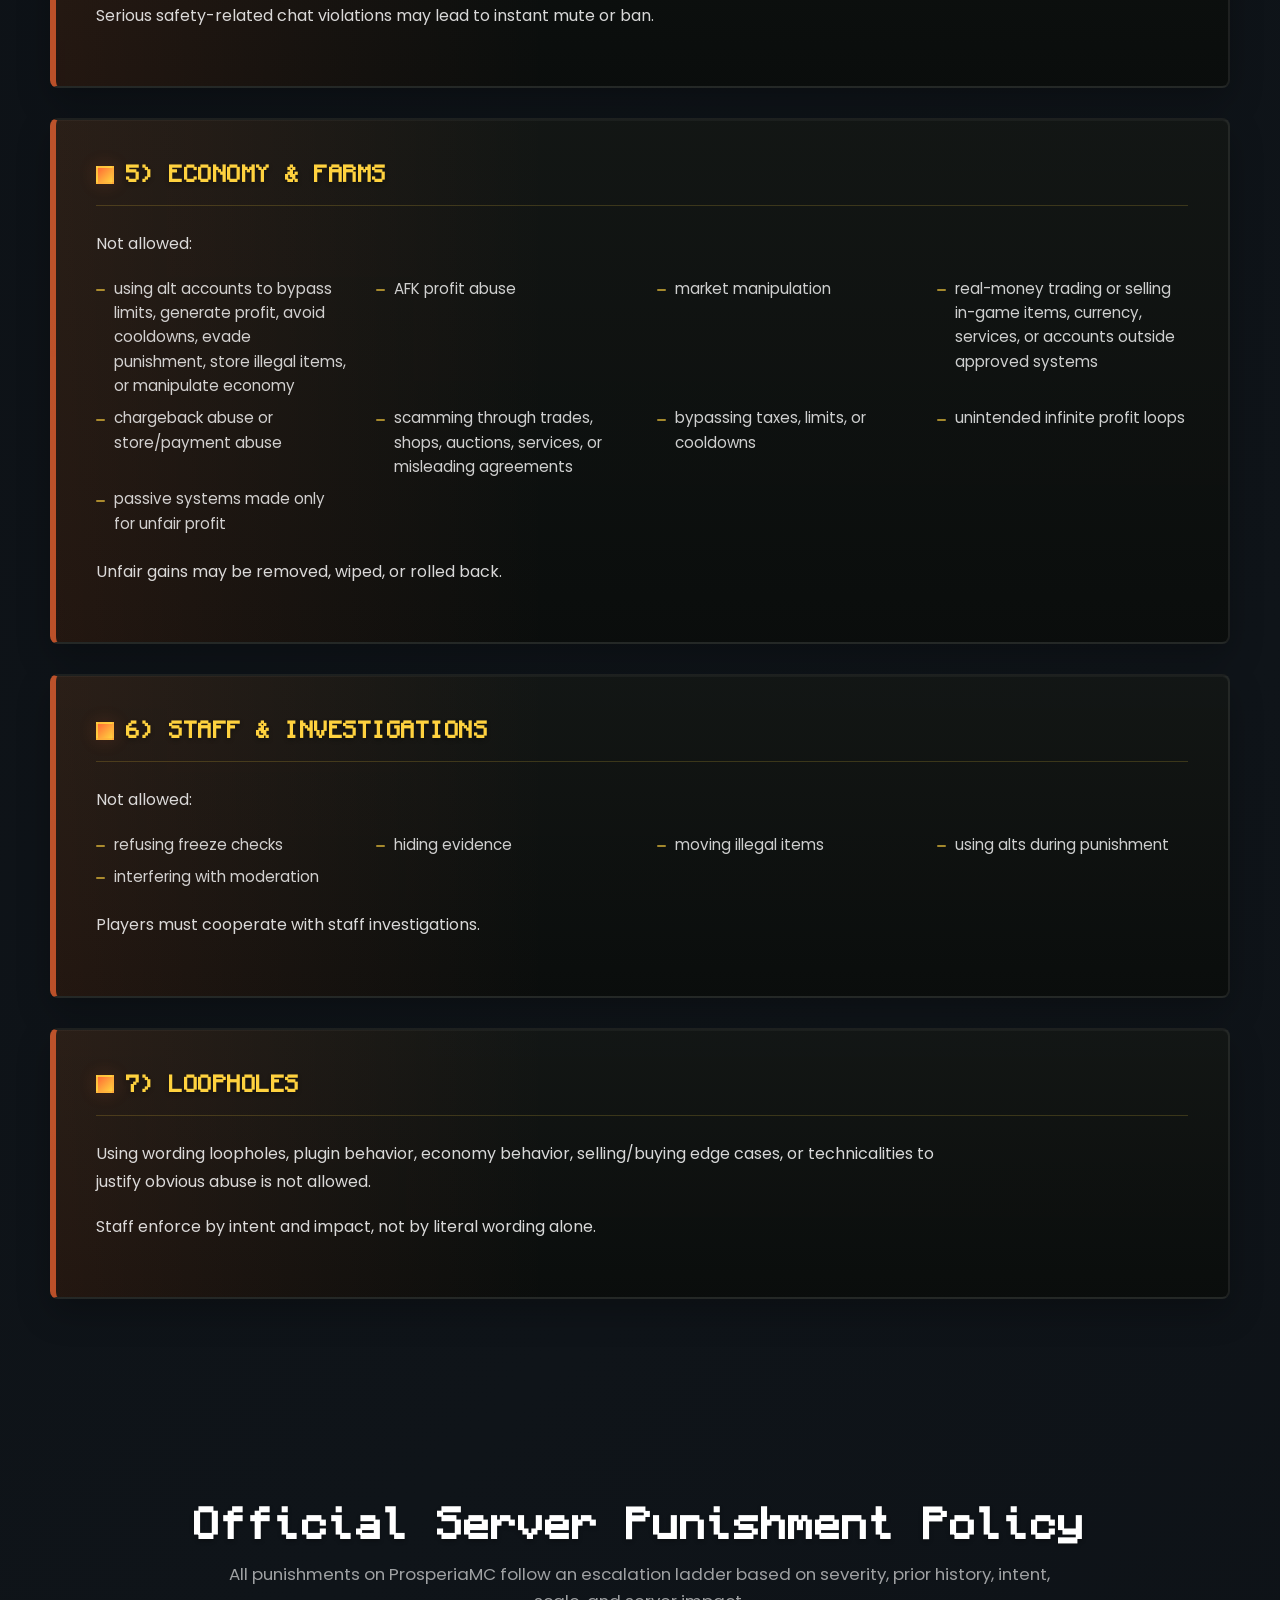
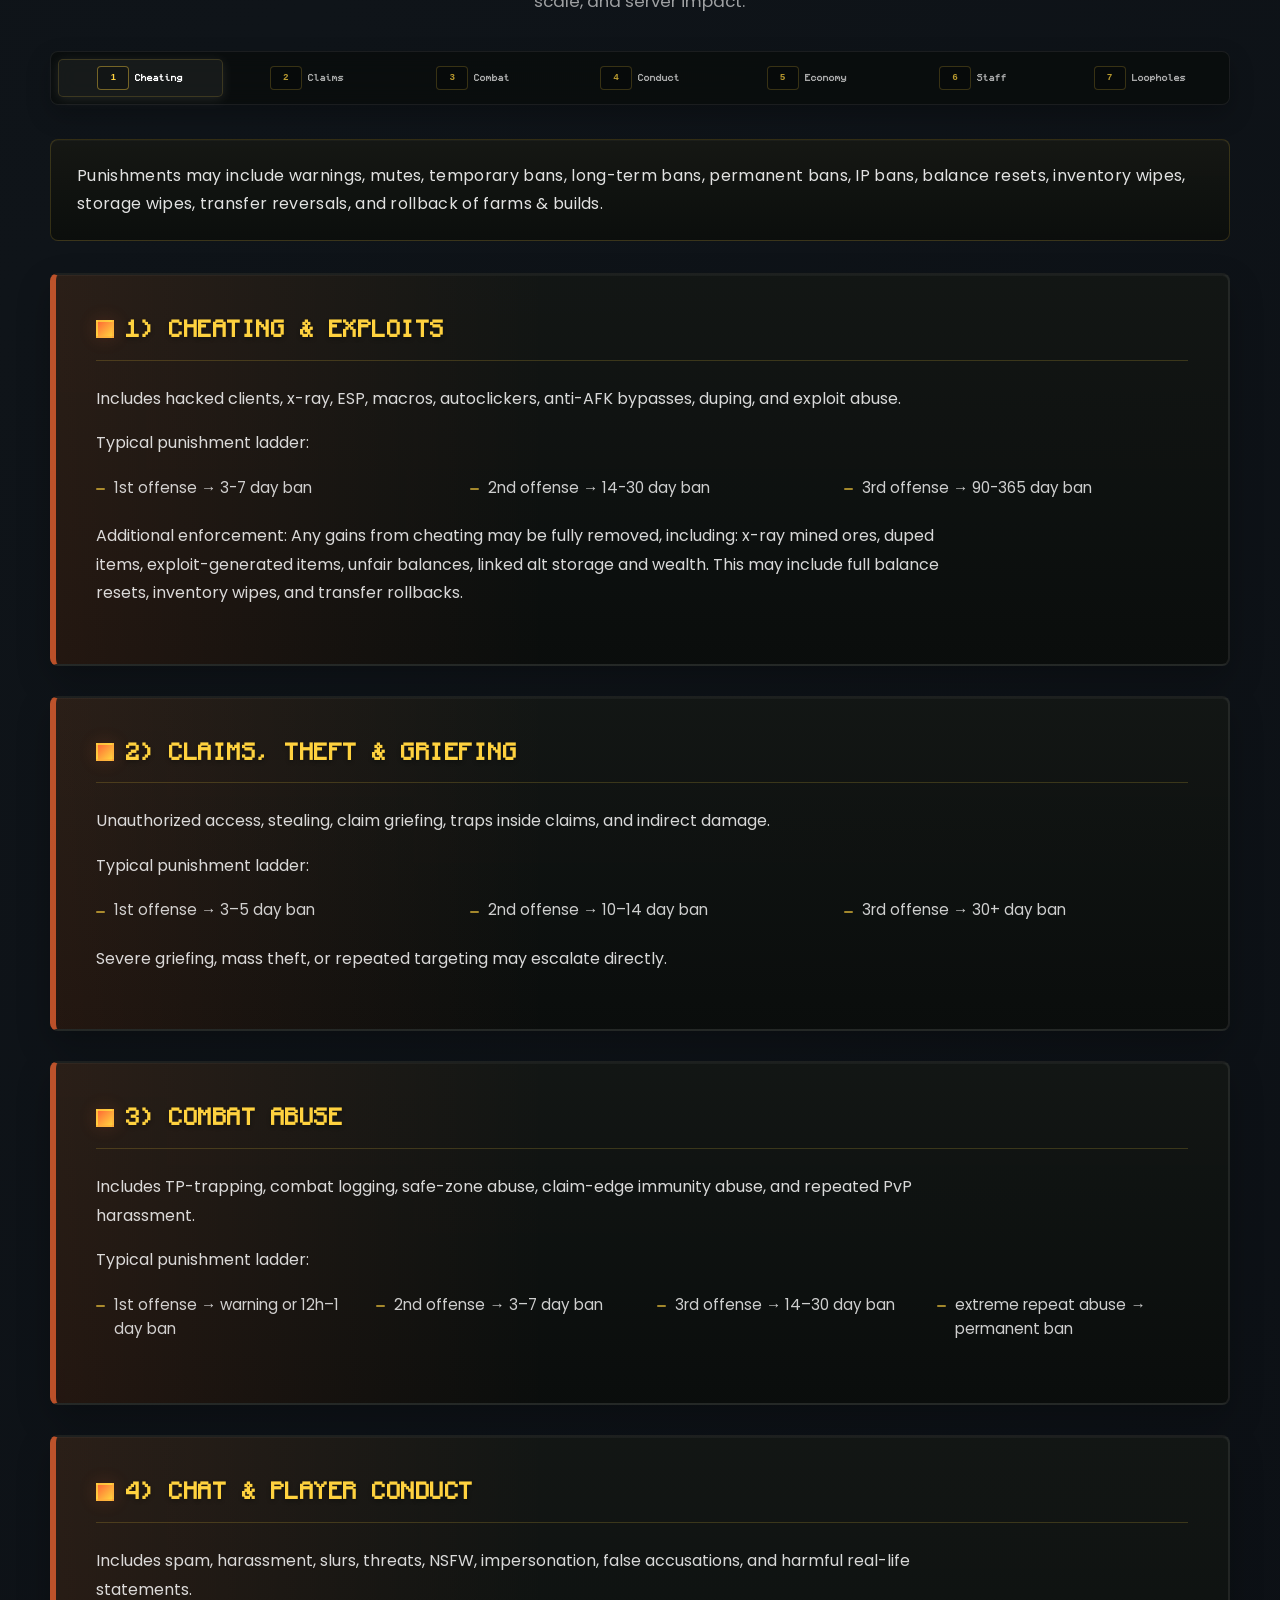
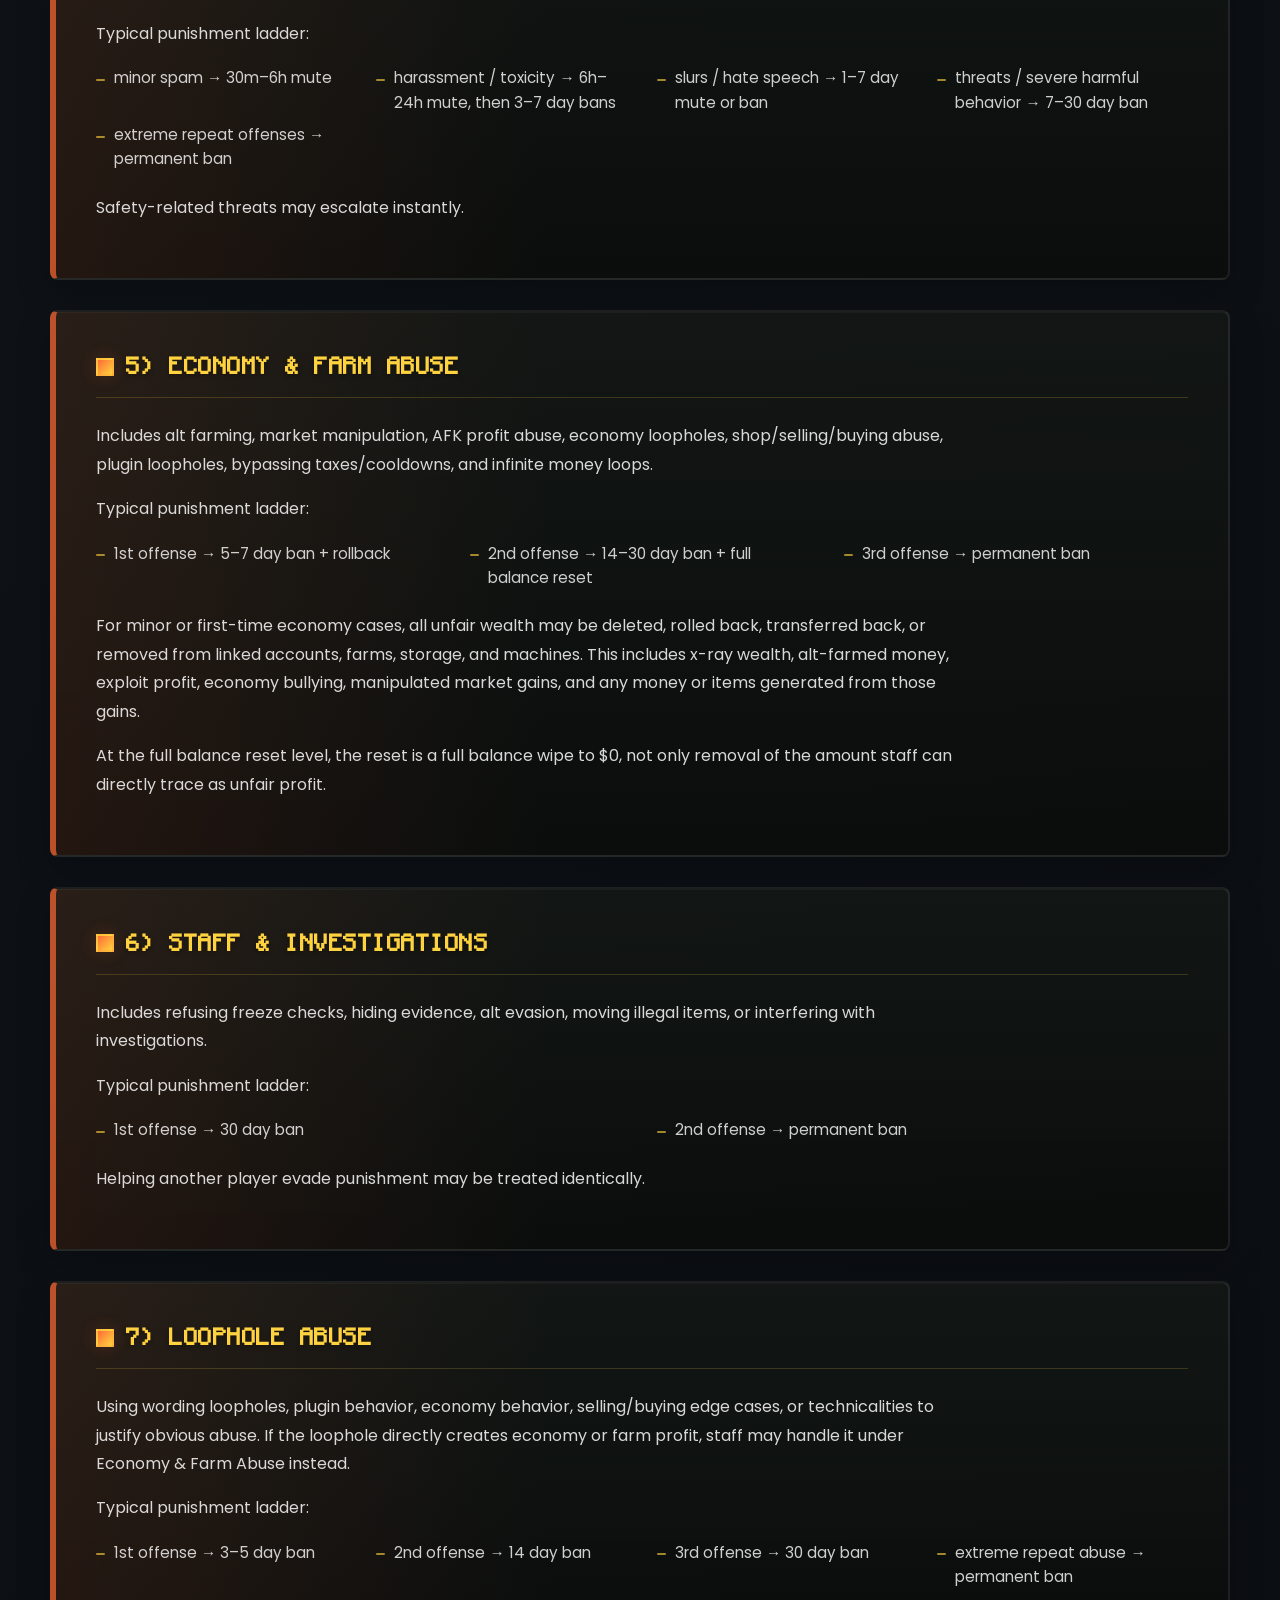
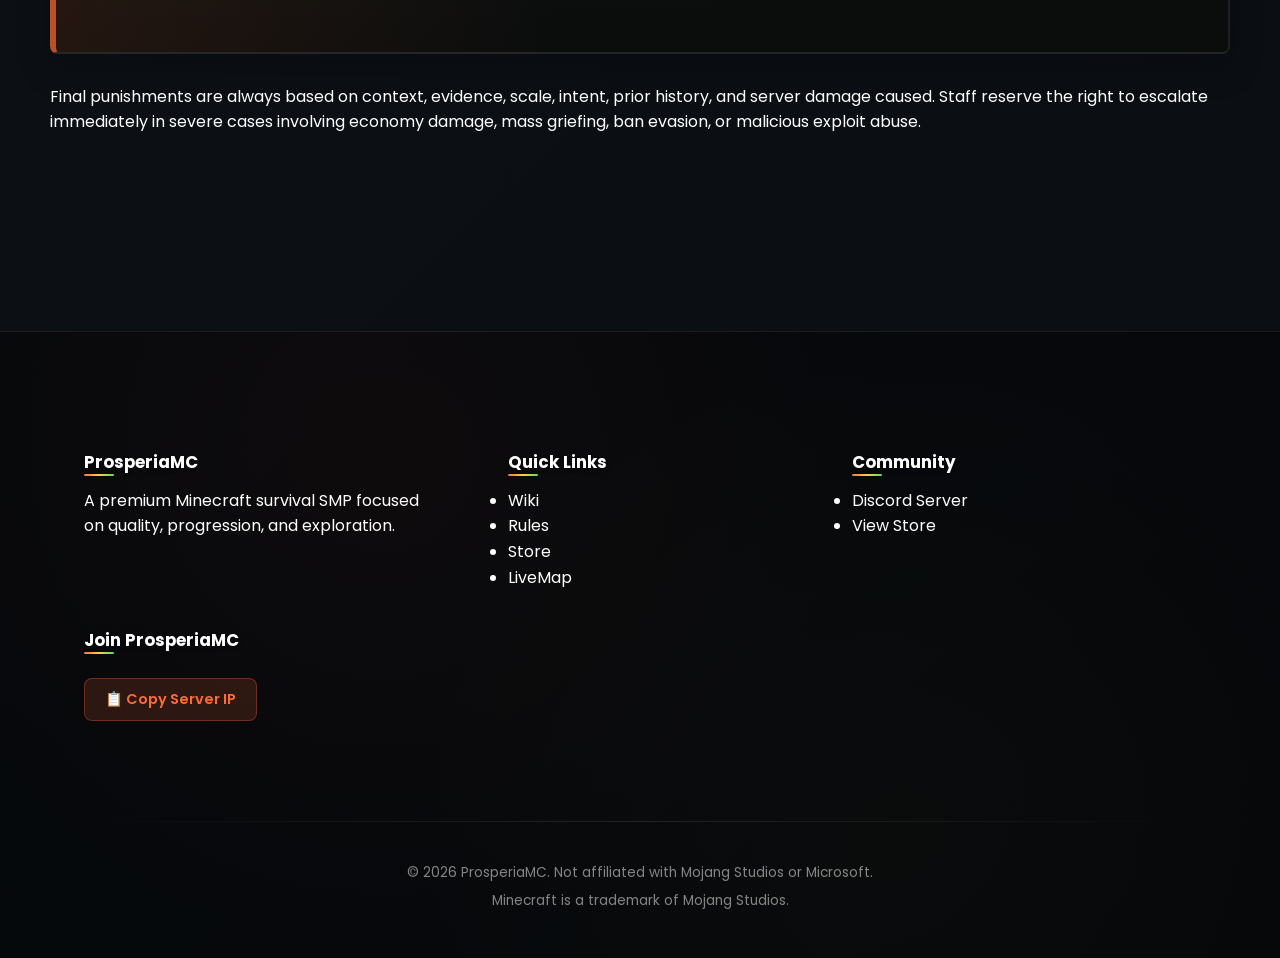
==== commit df42ae41: "Update ProsperiaMC site UX and wiki" ====
--- a/rules.html
+++ b/rules.html
@@ -4,6 +4,8 @@
   <meta charset="UTF-8" />
   <meta name="viewport" content="width=device-width, initial-scale=1.0" />
   <meta name="description" content="ProsperiaMC rules and enforcement policy." />
+  <meta name="theme-color" content="#0b0f14" />
+  <link rel="canonical" href="https://prosperiamc.com/rules.html" />
   <title>ProsperiaMC | Official Minecraft Server Rules</title>
   <link rel="preconnect" href="https://fonts.googleapis.com" />
   <link rel="preconnect" href="https://fonts.gstatic.com" crossorigin />
@@ -16,19 +18,19 @@
   <header class="navbar" id="navbar">
     <div class="container nav-content">
       <a href="index.html" class="logo">
-        <img src="assets/icons/ProsperiaMC logo1.png" alt="ProsperiaMC logo1" class="logo-img" />
+        <img src="assets/icons/ProsperiaMC logo1.png" alt="ProsperiaMC logo" class="logo-img" width="1081" height="1081" decoding="async" />
         <span class="logo-text">ProsperiaMC</span>
       </a>
 
-      <nav class="nav-links">
+      <nav class="nav-links" id="primary-navigation" aria-label="Primary navigation">
         <a href="wiki.html">Wiki</a>
-        <a href="rules.html">Rules</a>
+        <a href="rules.html" aria-current="page">Rules</a>
         <a href="https://shop.prosperiamc.com/" target="_blank" rel="noopener noreferrer">Store</a>
-        <a href="http://173.214.174.18:25653/" target="_blank" rel="noopener noreferrer">LiveMap</a>
+        <a href="https://bit.ly/prosperiamc" target="_blank" rel="noopener noreferrer">LiveMap</a>
         <a href="https://www.discord.gg/T3ed7sV3uz" class="btn btn-nav-discord" target="_blank" rel="noopener noreferrer">Discord</a>
       </nav>
 
-      <button class="mobile-menu-btn" id="mobile-menu-btn" aria-label="Toggle menu">
+      <button class="mobile-menu-btn" id="mobile-menu-btn" type="button" aria-label="Toggle menu" aria-controls="primary-navigation" aria-expanded="false">
         <span></span>
         <span></span>
         <span></span>
@@ -49,14 +51,14 @@
         <a href="index.html" class="btn btn-secondary">
           <span>&#x1F3E0;</span> Back to Home
         </a>
-        <button class="btn btn-primary" onclick="copyIP()">
+        <button class="btn btn-primary" type="button" onclick="copyIP()">
           <span>&#x1F4CB;</span> Copy Server IP
         </button>
         <a href="https://www.discord.gg/T3ed7sV3uz" class="btn btn-tertiary" target="_blank" rel="noopener noreferrer">
           <span>&#x1F4AC;</span> Join Discord
         </a>
       </div>
-      <p id="copy-message" class="copy-message"></p>
+      <p id="copy-message" class="copy-message" role="status" aria-live="polite"></p>
     </div>
   </section>
 
@@ -87,15 +89,16 @@
             <li>macros / autoclickers</li>
             <li>dupes</li>
             <li>anti-AFK bypasses</li>
-            <li>any unintended mechanic</li>
+            <li>intentional abuse of unintended mechanics</li>
           </ul>
           <p>Litematica Printer and easyPlace are allowed. However, if configured too aggressively, they may be limited by the anticheat and cause lagbacks or failed placements.</p>
-          <p>If it bypasses intended gameplay, it is not allowed.</p>
+          <p>If you discover a bug or unintended mechanic, report it instead of reproducing it, sharing it, hiding it, or profiting from it. Accidental discovery is not the issue; intentional abuse is.</p>
+          <p>If it bypasses intended gameplay, progression, economy limits, claims, combat restrictions, or staff enforcement, it is not allowed.</p>
         </div>
 
         <div id="rules-claims" class="rule-category">
           <h3>2) CLAIMS & WILDERNESS</h3>
-          <p>In wilderness and in claims where you have permissions — everything is allowed.</p>
+          <p>In wilderness and in claims where you have permissions, raiding, looting, PvP, and destruction are allowed unless another global rule is violated.</p>
           <p>If any part of a build, farm, storage, villager setup, redstone, or wall is outside the claim, that part is fully lootable and destroyable, even if it only extends by 1 block.</p>
           <p>If a claim becomes surrounded by another claim, whether owned by the same player, the same group, or an enemy group, it must remain unblocked from at least two world directions. This ensures there is room for escape during war and space for future expansion.</p>
         </div>
@@ -118,7 +121,8 @@
             <li>claim-edge immunity abuse</li>
             <li>repeated PvP harassment</li>
           </ul>
-          <p>TP-killing is allowed. Using teleport itself as an unavoidable death trap is not.</p>
+          <p>TP-killing is allowed when the target has a reasonable chance to react, move, fight back, or escape. Using teleport itself as an unavoidable death trap is not.</p>
+          <p>Repeated PvP harassment includes targeting the same player across sessions only to stop them from playing, spawn camping, following them after staff intervention, or continuing after a clear warning.</p>
         </div>
 
         <div id="rules-chat" class="rule-category">
@@ -128,9 +132,12 @@
             <li>spam</li>
             <li>harassment</li>
             <li>threats</li>
+            <li>doxxing or sharing private real-life information</li>
+            <li>hate speech, slurs, or discriminatory abuse</li>
             <li>NSFW content</li>
             <li>impersonation</li>
             <li>advertising</li>
+            <li>ban or mute evasion</li>
             <li>harmful statements involving self-harm, suicide, or real-life violence</li>
             <li>messages intended to distress</li>
           </ul>
@@ -141,9 +148,12 @@
           <h3>5) ECONOMY & FARMS</h3>
           <p>Not allowed:</p>
           <ul>
-            <li>using alt accounts</li>
+            <li>using alt accounts to bypass limits, generate profit, avoid cooldowns, evade punishment, store illegal items, or manipulate economy</li>
             <li>AFK profit abuse</li>
             <li>market manipulation</li>
+            <li>real-money trading or selling in-game items, currency, services, or accounts outside approved systems</li>
+            <li>chargeback abuse or store/payment abuse</li>
+            <li>scamming through trades, shops, auctions, services, or misleading agreements</li>
             <li>bypassing taxes, limits, or cooldowns</li>
             <li>unintended infinite profit loops</li>
             <li>passive systems made only for unfair profit</li>
@@ -300,7 +310,7 @@
             <li><a href="wiki.html">Wiki</a></li>
             <li><a href="rules.html">Rules</a></li>
             <li><a href="https://shop.prosperiamc.com/" target="_blank" rel="noopener noreferrer">Store</a></li>
-            <li><a href="http://173.214.174.18:25653/" target="_blank" rel="noopener noreferrer">LiveMap</a></li>
+            <li><a href="https://bit.ly/prosperiamc" target="_blank" rel="noopener noreferrer">LiveMap</a></li>
           </ul>
         </div>
 
@@ -314,7 +324,7 @@
 
         <div class="footer-section">
           <h4>Join ProsperiaMC</h4>
-          <button class="btn-footer" onclick="copyIP()">📋 Copy Server IP</button>
+          <button class="btn-footer" type="button" onclick="copyIP()">📋 Copy Server IP</button>
         </div>
       </div>
 
--- a/style.css
+++ b/style.css
@@ -8,7 +8,7 @@
 /* ========== CUSTOM FONTS ========== */
 @font-face {
   font-family: 'Minecraft';
-  src: url('assets/font/Minecraft.ttf') format('truetype');
+  src: url('assets/font/MinecraftDefault-Regular.ttf') format('truetype');
   font-weight: normal;
   font-style: normal;
 }
@@ -42,8 +42,6 @@
   line-height: 1.6;
   overflow-x: hidden;
   position: relative;
-  opacity: 0;
-  transition: opacity 0.5s ease;
 }
 
 /* ========== FLOATING PARTICLES BACKGROUND ========== */
@@ -78,6 +76,11 @@
   font-family: inherit;
 }
 
+:where(a, button):focus-visible {
+  outline: 3px solid rgba(255, 210, 63, 0.85);
+  outline-offset: 4px;
+}
+
 .container {
   width: min(1200px, 90vw);
   margin: 0 auto;
@@ -243,6 +246,10 @@
 .nav-links a:hover {
   color: var(--accent-orange);
   transform: translateY(-2px);
+}
+
+.nav-links a[aria-current="page"] {
+  color: var(--accent-yellow);
 }
 
 .nav-links a::after {
@@ -422,7 +429,7 @@
   background:
     linear-gradient(135deg, rgba(11, 15, 20, 0.7) 0%, rgba(11, 15, 20, 0.8) 50%, rgba(11, 15, 20, 0.75) 100%),
     linear-gradient(rgba(0, 0, 0, 0.4), rgba(0, 0, 0, 0.2)),
-    url("assets/images/hero-bg.jpg") center/cover no-repeat;
+    radial-gradient(circle at 72% 34%, rgba(255, 210, 63, 0.09), transparent 34%);
   background-attachment: fixed;
   overflow: hidden;
 }
@@ -455,7 +462,6 @@
   position: relative;
   z-index: 10;
   max-width: 800px;
-  animation: fadeInUp 0.8s ease 0.2s both;
 }
 
 .eyebrow {
@@ -465,14 +471,12 @@
   font-size: 0.85rem;
   font-weight: 700;
   margin-bottom: 16px;
-  animation: fadeInUp 0.8s ease 0.1s both;
   font-family: 'Poppins', sans-serif;
 }
 
 .hero h1 {
   margin-bottom: 24px;
   line-height: 1.1;
-  animation: fadeInUp 0.8s ease 0.2s both;
 }
 
 .hero-text {
@@ -480,7 +484,6 @@
   color: rgba(255, 255, 255, 0.75);
   max-width: 700px;
   margin-bottom: 36px;
-  animation: fadeInUp 0.8s ease 0.3s both;
   font-family: 'Poppins', sans-serif;
 }
 
@@ -489,7 +492,6 @@
   gap: 16px;
   flex-wrap: wrap;
   margin-bottom: 48px;
-  animation: fadeInUp 0.8s ease 0.4s both;
 }
 
 .hero-buttons .btn {
@@ -1925,6 +1927,7 @@
   .wiki-toc {
     margin-bottom: 32px;
   }
+}
 
 /* ========== WIKI STYLES ========== */
 .wiki-hero {
@@ -2559,6 +2562,7 @@
   }
 }
 
+@media (max-width: 768px) {
   .feature-grid,
   .progression-grid,
   .info-grid {
@@ -2692,7 +2696,7 @@
   background:
     linear-gradient(135deg, rgba(11, 15, 20, 0.72) 0%, rgba(11, 15, 20, 0.82) 52%, rgba(11, 15, 20, 0.78) 100%),
     linear-gradient(rgba(0, 0, 0, 0.36), rgba(0, 0, 0, 0.2)),
-    url("assets/images/hero-bg.jpg") center/cover no-repeat;
+    radial-gradient(circle at 72% 34%, rgba(255, 210, 63, 0.09), transparent 34%);
   background-attachment: fixed;
 }
 
@@ -2702,17 +2706,10 @@
 
 .wiki-page .wiki-hero h1 {
   max-width: 900px;
-  margin: 0 0 24px;
 }
 
 .wiki-page .wiki-hero .hero-text {
   max-width: 760px;
-  margin: 0 0 16px;
-}
-
-.wiki-page .wiki-hero .hero-buttons {
-  margin-top: 34px;
-  margin-bottom: 0;
 }
 
 .wiki-page .wiki {
@@ -2946,7 +2943,8 @@
 }
 
 /* ========== RULES PAGE REFRESH ========== */
-.rules-page .rules-hero {
+.rules-page .rules-hero,
+.wiki-page .rules-hero {
   min-height: 100svh;
   min-height: 100dvh;
   align-items: center;
@@ -2955,15 +2953,18 @@
   text-align: left;
 }
 
-.rules-page .rules-hero .hero-content {
+.rules-page .rules-hero .hero-content,
+.wiki-page .rules-hero .hero-content {
   max-width: 860px;
 }
 
-.rules-page .rules-hero h1 {
+.rules-page .rules-hero h1,
+.wiki-page .rules-hero h1 {
   max-width: 900px;
 }
 
-.rules-page .rules-hero .hero-text {
+.rules-page .rules-hero .hero-text,
+.wiki-page .rules-hero .hero-text {
   max-width: 760px;
 }
 
@@ -3210,7 +3211,8 @@
     background-attachment: scroll;
   }
 
-  .rules-page .rules-hero {
+  .rules-page .rules-hero,
+  .wiki-page .rules-hero {
     min-height: 100svh;
     min-height: 100dvh;
     padding: 88px 0 40px;
@@ -3278,6 +3280,393 @@
   .wiki-page .utility-recipe-grid,
   .wiki-page .utility-detail-grid {
     grid-template-columns: 1fr;
+  }
+}
+
+/* ========== WIKI REDESIGN ========== */
+.wiki-page .wiki-redesign {
+  padding: 72px 0 104px;
+}
+
+.wiki-page .wiki-shell {
+  display: grid;
+  grid-template-columns: minmax(220px, 280px) minmax(0, 1fr);
+  gap: 28px;
+  width: min(1380px, 94vw);
+}
+
+.wiki-page .wiki-sidebar {
+  display: block;
+  position: sticky;
+  top: 104px;
+  align-self: start;
+}
+
+.wiki-page .wiki-sidebar-card,
+.wiki-page .wiki-toolbar,
+.wiki-page .wiki-thread,
+.wiki-page .wiki-overview-card,
+.wiki-page .wiki-empty-message {
+  border: 1px solid rgba(255, 255, 255, 0.08);
+  border-radius: 8px;
+  background: linear-gradient(180deg, rgba(15, 18, 17, 0.94), rgba(8, 11, 10, 0.96));
+  box-shadow: 0 16px 36px rgba(0, 0, 0, 0.24), inset 0 1px 0 rgba(255, 255, 255, 0.035);
+}
+
+.wiki-page .wiki-sidebar-card {
+  padding: 18px;
+}
+
+.wiki-page .wiki-kicker {
+  margin: 0 0 8px;
+  color: var(--accent-orange);
+  font-family: 'Poppins', sans-serif;
+  font-size: 0.72rem;
+  font-weight: 800;
+  letter-spacing: 0.12em;
+  line-height: 1.2;
+  text-transform: uppercase;
+}
+
+.wiki-page .wiki-sidebar h2,
+.wiki-page .wiki-toolbar h2 {
+  margin: 0;
+  color: var(--accent-yellow);
+  font-size: 1.05rem;
+  line-height: 1.35;
+}
+
+.wiki-page .wiki-pill-nav {
+  position: static;
+  display: grid;
+  grid-template-columns: 1fr;
+  gap: 6px;
+  width: 100%;
+  max-width: none;
+  margin: 18px 0 0;
+  padding: 0;
+  border: 0;
+  border-radius: 0;
+  background: transparent;
+  box-shadow: none;
+  backdrop-filter: none;
+}
+
+.wiki-page .pill-link {
+  justify-content: flex-start;
+  min-height: 38px;
+  padding: 8px 10px;
+  border: 1px solid rgba(255, 255, 255, 0.06);
+  border-radius: 6px;
+  background: rgba(255, 255, 255, 0.025);
+  color: rgba(255, 255, 255, 0.68);
+  font-family: 'Poppins', sans-serif;
+  font-size: 0.86rem;
+  font-weight: 700;
+  letter-spacing: 0;
+  white-space: normal;
+}
+
+.wiki-page .pill-link::before {
+  min-width: 28px;
+  height: 24px;
+  border-color: rgba(255, 210, 63, 0.18);
+  border-radius: 5px;
+  color: rgba(255, 210, 63, 0.78);
+  font-size: 0.62rem;
+}
+
+.wiki-page .pill-link:hover,
+.wiki-page .pill-link.active {
+  border-color: rgba(255, 210, 63, 0.28);
+  background: rgba(255, 210, 63, 0.08);
+  color: #ffffff;
+}
+
+.wiki-page .pill-cta {
+  background: rgba(255, 107, 53, 0.08);
+  color: rgba(255, 210, 63, 0.9) !important;
+}
+
+.wiki-page .wiki-main {
+  min-width: 0;
+}
+
+.wiki-page .wiki-toolbar {
+  display: grid;
+  grid-template-columns: minmax(0, 1fr) minmax(260px, 360px);
+  gap: 24px;
+  align-items: end;
+  margin-bottom: 20px;
+  padding: 28px;
+  border-left: 5px solid rgba(255, 107, 53, 0.72);
+}
+
+.wiki-page .wiki-toolbar h2 {
+  margin-bottom: 10px;
+  font-size: 1.5rem;
+}
+
+.wiki-page .wiki-toolbar p:last-child {
+  max-width: 70ch;
+  margin: 0;
+  color: rgba(255, 255, 255, 0.72);
+}
+
+.wiki-page .wiki-search {
+  display: grid;
+  gap: 8px;
+}
+
+.wiki-page .wiki-search span {
+  color: rgba(255, 255, 255, 0.72);
+  font-size: 0.78rem;
+  font-weight: 800;
+  letter-spacing: 0.08em;
+  text-transform: uppercase;
+}
+
+.wiki-page .wiki-search input {
+  width: 100%;
+  min-height: 48px;
+  padding: 12px 14px;
+  border: 1px solid rgba(255, 210, 63, 0.18);
+  border-radius: 7px;
+  background: rgba(0, 0, 0, 0.28);
+  color: #ffffff;
+  font: 600 0.95rem 'Poppins', sans-serif;
+}
+
+.wiki-page .wiki-search input:focus {
+  border-color: rgba(255, 210, 63, 0.58);
+  outline: none;
+  box-shadow: 0 0 0 3px rgba(255, 210, 63, 0.14);
+}
+
+.wiki-page .wiki-overview-grid {
+  display: grid;
+  grid-template-columns: repeat(4, minmax(0, 1fr));
+  gap: 12px;
+  margin-bottom: 24px;
+}
+
+.wiki-page .wiki-overview-card {
+  display: grid;
+  gap: 8px;
+  min-height: 154px;
+  padding: 18px;
+  transition: transform 0.18s ease, border-color 0.18s ease, background 0.18s ease;
+}
+
+.wiki-page .wiki-overview-card:hover {
+  transform: translateY(-2px);
+  border-color: rgba(255, 210, 63, 0.24);
+  background: linear-gradient(180deg, rgba(22, 27, 23, 0.96), rgba(10, 13, 11, 0.96));
+}
+
+.wiki-page .wiki-overview-card span {
+  color: var(--accent-orange);
+  font-size: 0.72rem;
+  font-weight: 800;
+  letter-spacing: 0.1em;
+  text-transform: uppercase;
+}
+
+.wiki-page .wiki-overview-card strong {
+  color: var(--accent-yellow);
+  font-family: var(--title-font);
+  font-size: 0.86rem;
+  line-height: 1.35;
+}
+
+.wiki-page .wiki-overview-card small {
+  color: rgba(255, 255, 255, 0.68);
+  font-size: 0.86rem;
+  line-height: 1.55;
+}
+
+.wiki-page .wiki-thread-list {
+  display: grid;
+  gap: 22px;
+}
+
+.wiki-page .wiki-thread {
+  margin: 0;
+  padding: 34px;
+  border-left: 5px solid rgba(255, 107, 53, 0.72);
+  scroll-margin-top: 110px;
+}
+
+.wiki-page .wiki-thread[hidden] {
+  display: none;
+}
+
+.wiki-page .wiki-thread:hover {
+  transform: none;
+}
+
+.wiki-page .wiki-thread h3 {
+  margin-bottom: 20px;
+  font-size: 1.18rem;
+}
+
+.wiki-page .wiki-thread p {
+  max-width: 92ch;
+}
+
+.wiki-page .wiki-thread > ul {
+  grid-template-columns: repeat(auto-fit, minmax(250px, 1fr));
+}
+
+.wiki-page .wiki-empty-message {
+  margin: 0 0 22px;
+  padding: 20px 22px;
+  color: rgba(255, 255, 255, 0.76);
+}
+
+.wiki-page .code-grid {
+  display: grid;
+  grid-template-columns: repeat(auto-fit, minmax(230px, 1fr));
+  gap: 14px;
+  margin-bottom: 14px;
+}
+
+.wiki-page .code-card {
+  padding: 18px;
+  border: 1px solid rgba(255, 255, 255, 0.08);
+  border-radius: 8px;
+  background: rgba(0, 0, 0, 0.24);
+}
+
+.wiki-page .code-card h5 {
+  margin-bottom: 14px;
+  color: var(--accent-yellow);
+  font-size: 0.92rem;
+}
+
+.wiki-page .code-card pre {
+  margin: 0;
+  padding: 14px;
+  border-radius: 6px;
+  background: rgba(0, 0, 0, 0.34);
+  color: #f8f8f2;
+  overflow-x: auto;
+  font-family: 'Monocraft', monospace;
+  font-size: 0.9rem;
+  line-height: 1.5;
+}
+
+.wiki-page .rank-grid {
+  display: grid;
+  grid-template-columns: repeat(auto-fit, minmax(190px, 1fr));
+  gap: 14px;
+  margin-top: 24px;
+}
+
+.wiki-page .rank-card {
+  padding: 18px 16px;
+  border: 1px solid rgba(255, 255, 255, 0.08);
+  border-radius: 8px;
+  background: linear-gradient(170deg, rgba(18, 20, 18, 0.95), rgba(8, 10, 9, 0.98));
+}
+
+.wiki-page .rank-header {
+  display: flex;
+  align-items: center;
+  gap: 8px;
+  margin-bottom: 12px;
+  padding-bottom: 10px;
+  border-bottom: 1px solid rgba(255, 255, 255, 0.07);
+}
+
+.wiki-page .rank-name {
+  font-family: 'Poppins', sans-serif;
+  font-size: 0.95rem;
+  font-weight: 800;
+}
+
+.wiki-page .rank-perks {
+  display: grid;
+  gap: 5px;
+  margin: 0;
+  padding: 0;
+  list-style: none;
+}
+
+.wiki-page .rank-perks li {
+  margin: 0;
+  color: rgba(255, 255, 255, 0.64);
+  font-size: 0.82rem;
+  line-height: 1.45;
+}
+
+.wiki-page .rank-perks li strong {
+  color: rgba(255, 255, 255, 0.9);
+}
+
+.wiki-page .rank-perk-bonus,
+.wiki-page .rank-perk-bonus code {
+  color: var(--accent-yellow) !important;
+}
+
+@media (max-width: 1100px) {
+  .wiki-page .wiki-shell {
+    grid-template-columns: 1fr;
+  }
+
+  .wiki-page .wiki-sidebar {
+    position: static;
+  }
+
+  .wiki-page .wiki-pill-nav {
+    grid-template-columns: repeat(5, minmax(0, 1fr));
+  }
+}
+
+@media (max-width: 760px) {
+  .wiki-page .wiki-redesign {
+    padding: 48px 0 72px;
+  }
+
+  .wiki-page .wiki-shell {
+    width: min(100%, 94vw);
+    gap: 18px;
+  }
+
+  .wiki-page .wiki-sidebar-card,
+  .wiki-page .wiki-toolbar,
+  .wiki-page .wiki-thread {
+    padding: 20px;
+  }
+
+  .wiki-page .wiki-pill-nav {
+    grid-template-columns: repeat(2, minmax(0, 1fr));
+  }
+
+  .wiki-page .pill-link {
+    min-height: 36px;
+    font-size: 0.76rem;
+    padding: 7px 8px;
+  }
+
+  .wiki-page .wiki-toolbar {
+    grid-template-columns: 1fr;
+  }
+
+  .wiki-page .wiki-toolbar h2 {
+    font-size: 1.18rem;
+  }
+
+  .wiki-page .wiki-overview-grid {
+    grid-template-columns: 1fr;
+  }
+
+  .wiki-page .wiki-overview-card {
+    min-height: auto;
+  }
+
+  .wiki-page .wiki-thread h3 {
+    font-size: 1rem;
   }
 }
 
@@ -3320,6 +3709,43 @@
   transform: translateY(0);
 }
 
+.copy-message-toast {
+  position: fixed;
+  left: 50%;
+  bottom: 28px;
+  z-index: 1200;
+  max-width: min(360px, calc(100vw - 32px));
+  padding: 12px 16px;
+  border: 1px solid rgba(255, 210, 63, 0.18);
+  border-radius: 8px;
+  background: rgba(8, 11, 10, 0.96);
+  box-shadow: 0 12px 28px rgba(0, 0, 0, 0.34);
+  font-family: 'Poppins', sans-serif;
+  font-size: 0.92rem;
+  font-weight: 700;
+  text-align: center;
+  opacity: 0;
+  pointer-events: none;
+  transform: translate(-50%, 12px);
+  transition: opacity 0.22s ease, transform 0.22s ease;
+}
+
+.copy-message-toast.visible {
+  opacity: 1;
+  transform: translate(-50%, 0);
+}
+
+@media (prefers-reduced-motion: reduce) {
+  *,
+  *::before,
+  *::after {
+    animation-duration: 0.01ms !important;
+    animation-iteration-count: 1 !important;
+    scroll-behavior: auto !important;
+    transition-duration: 0.01ms !important;
+  }
+}
+
 /* ========== MODAL STYLES ========== */
 .modal {
   display: none;
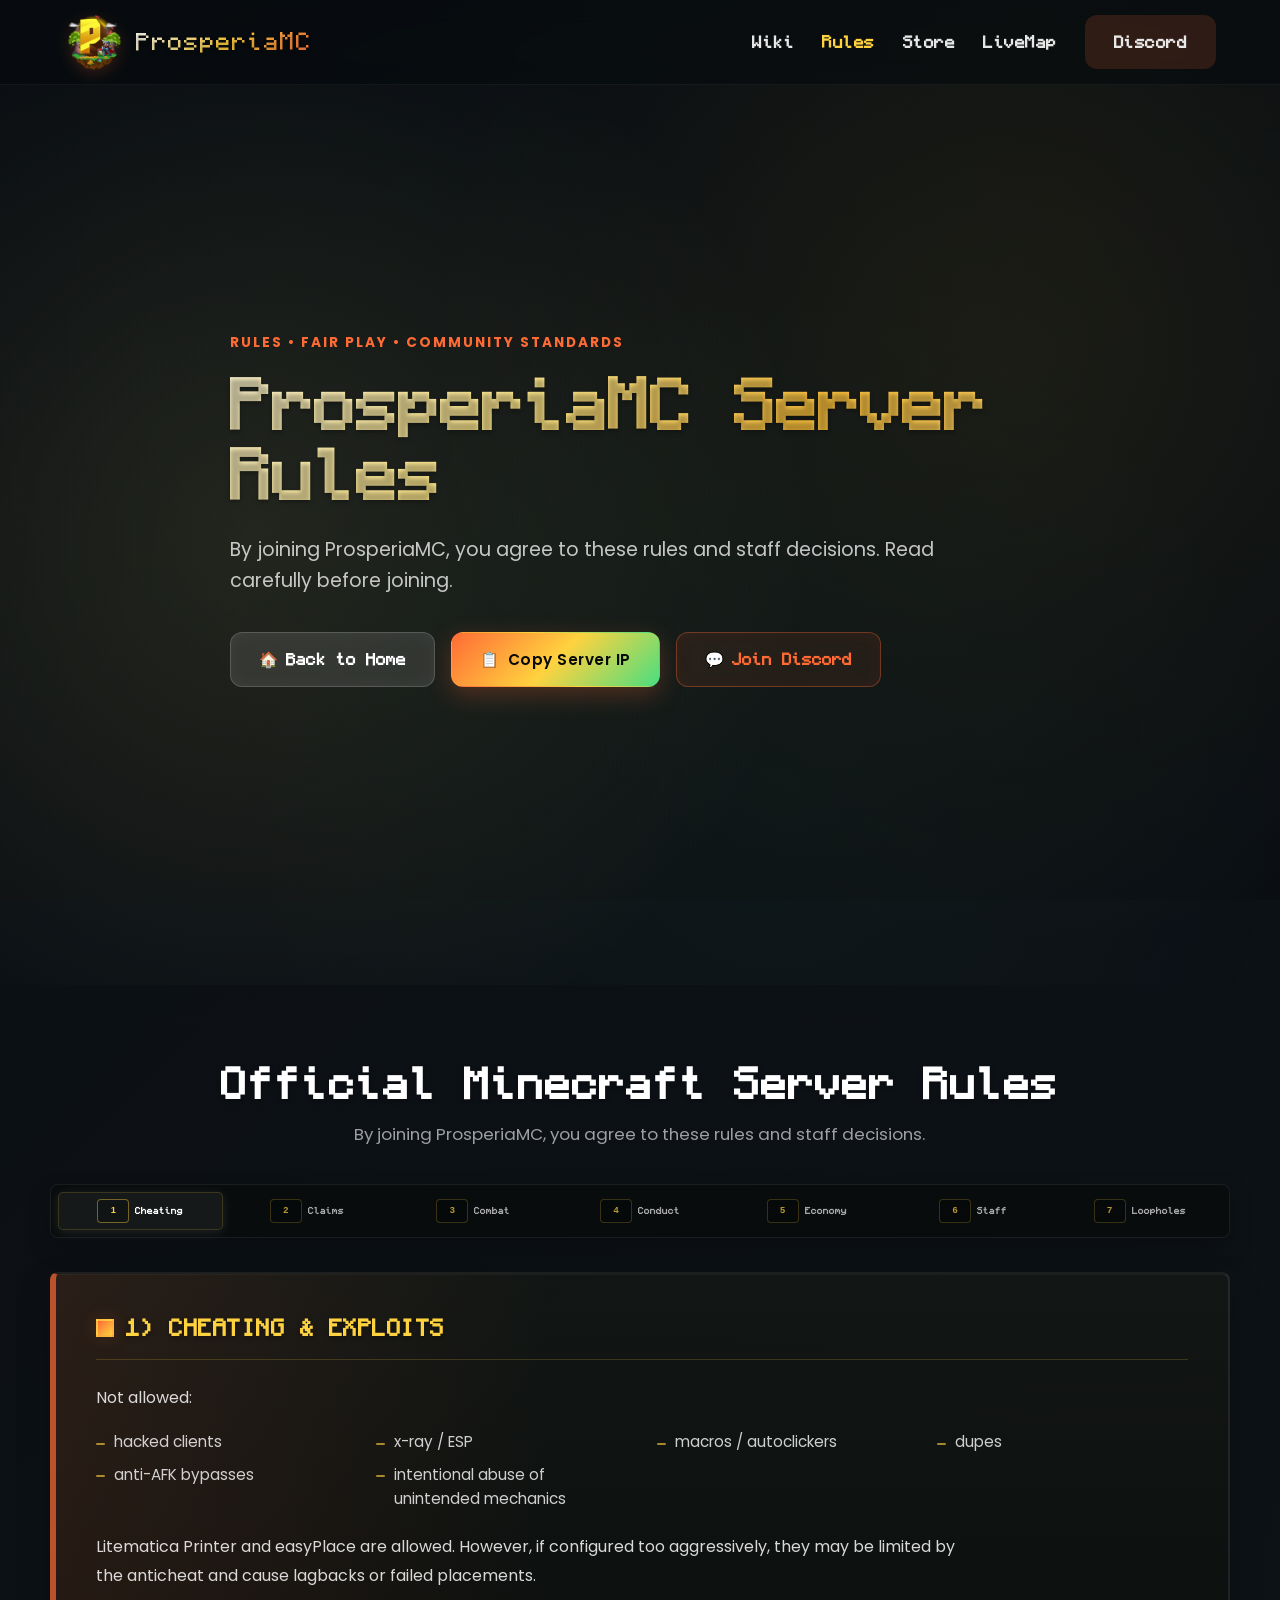
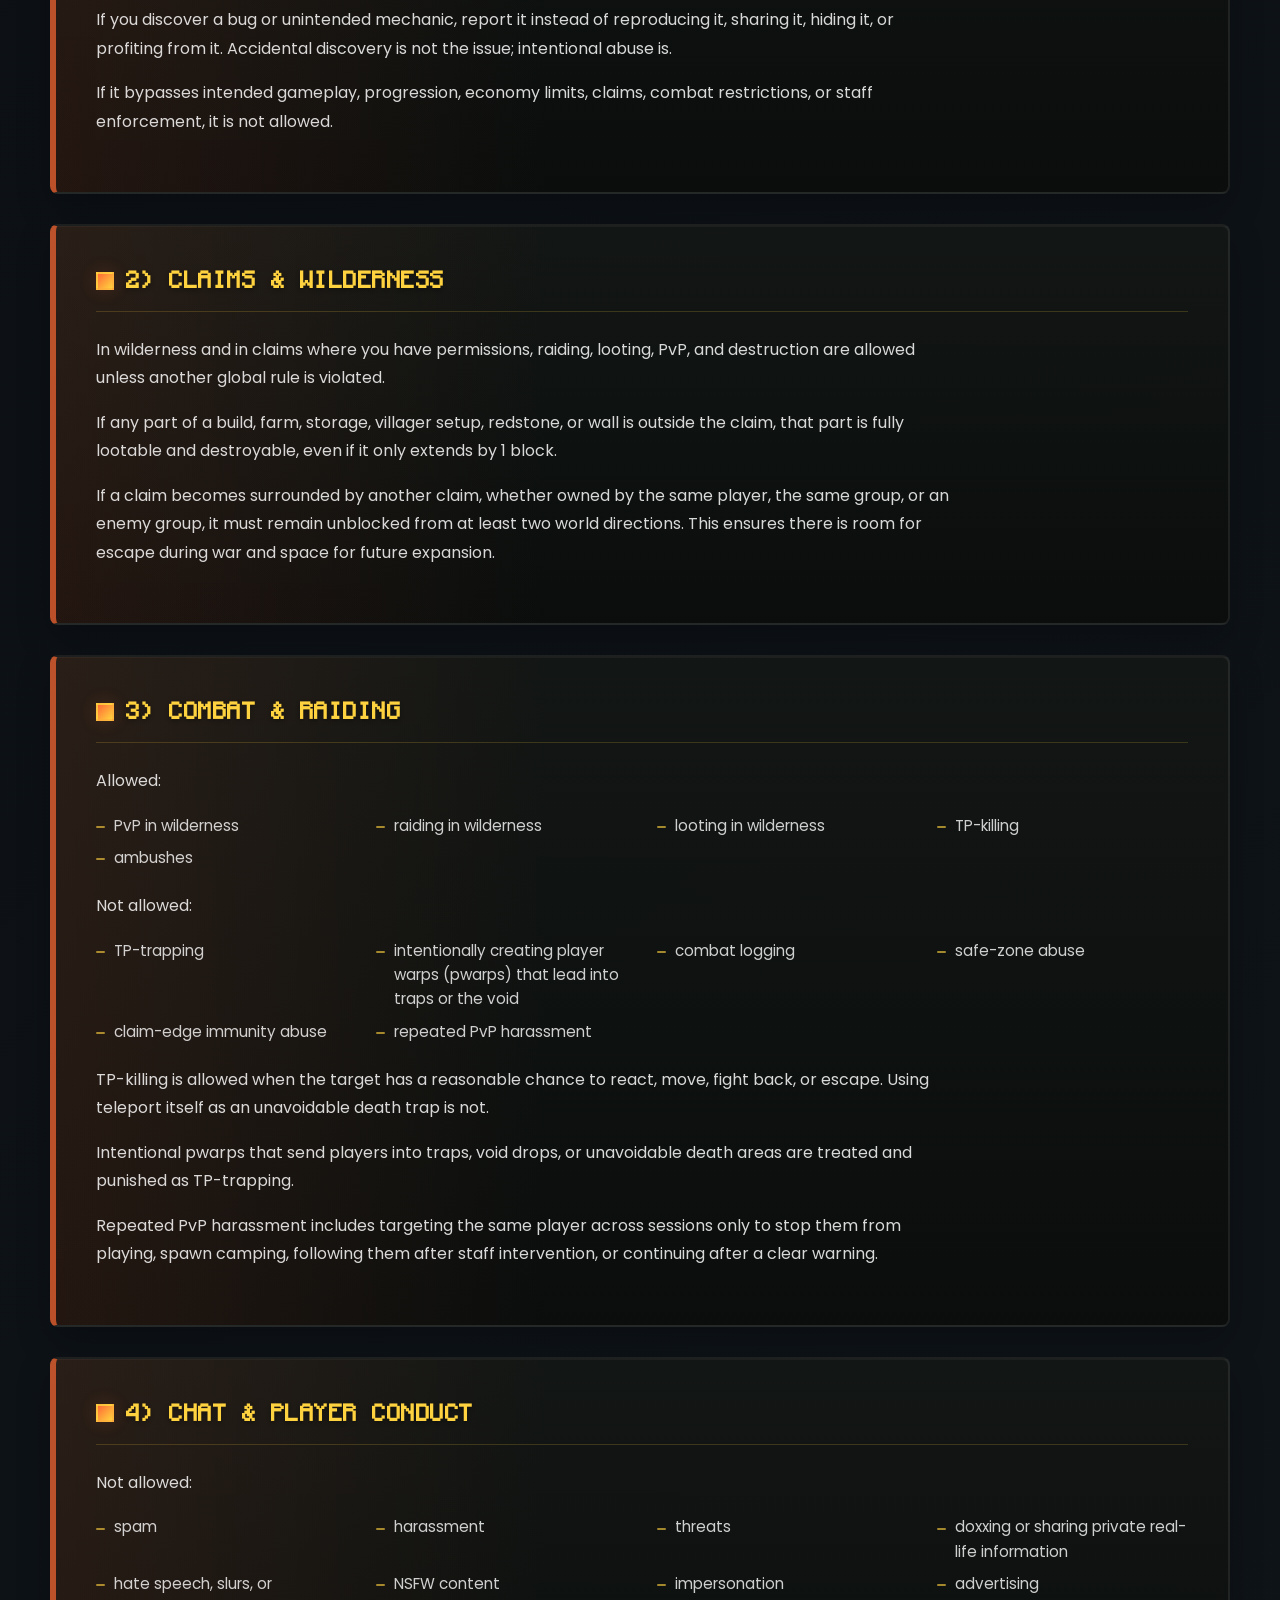
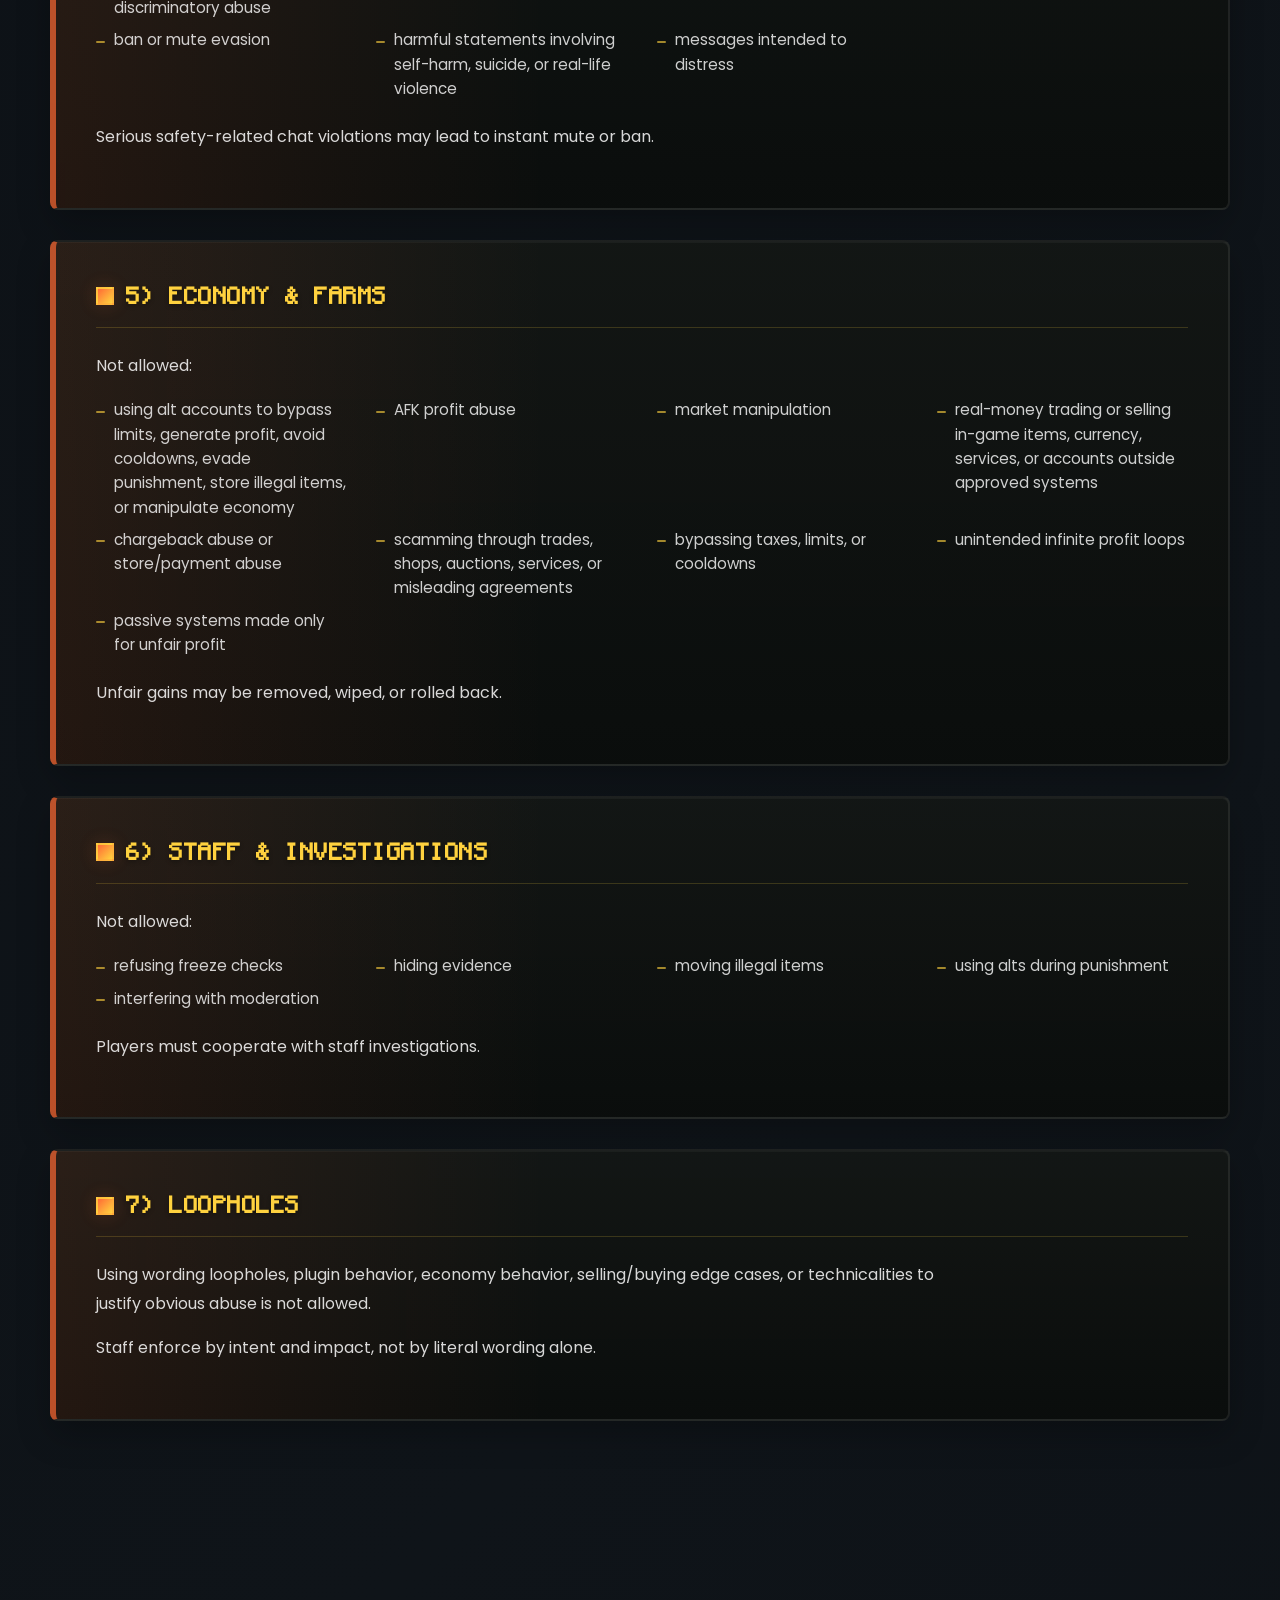
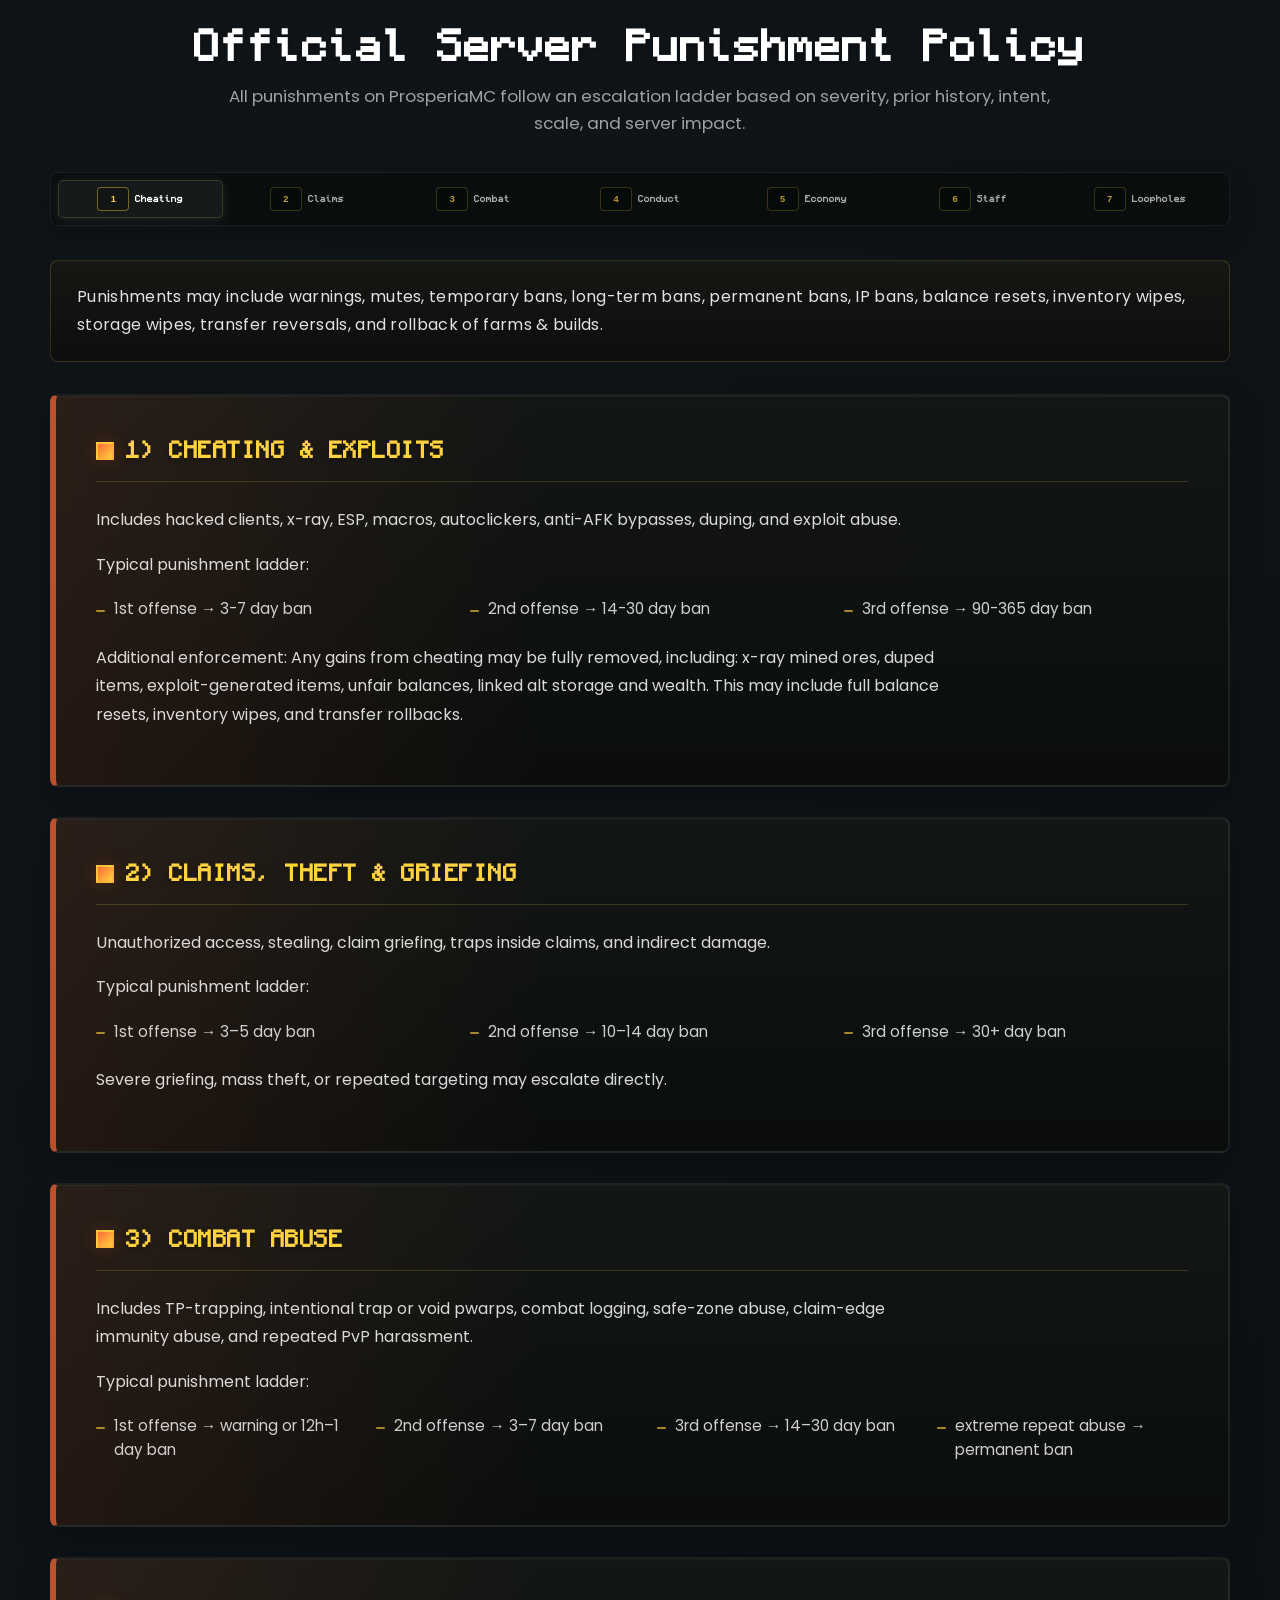
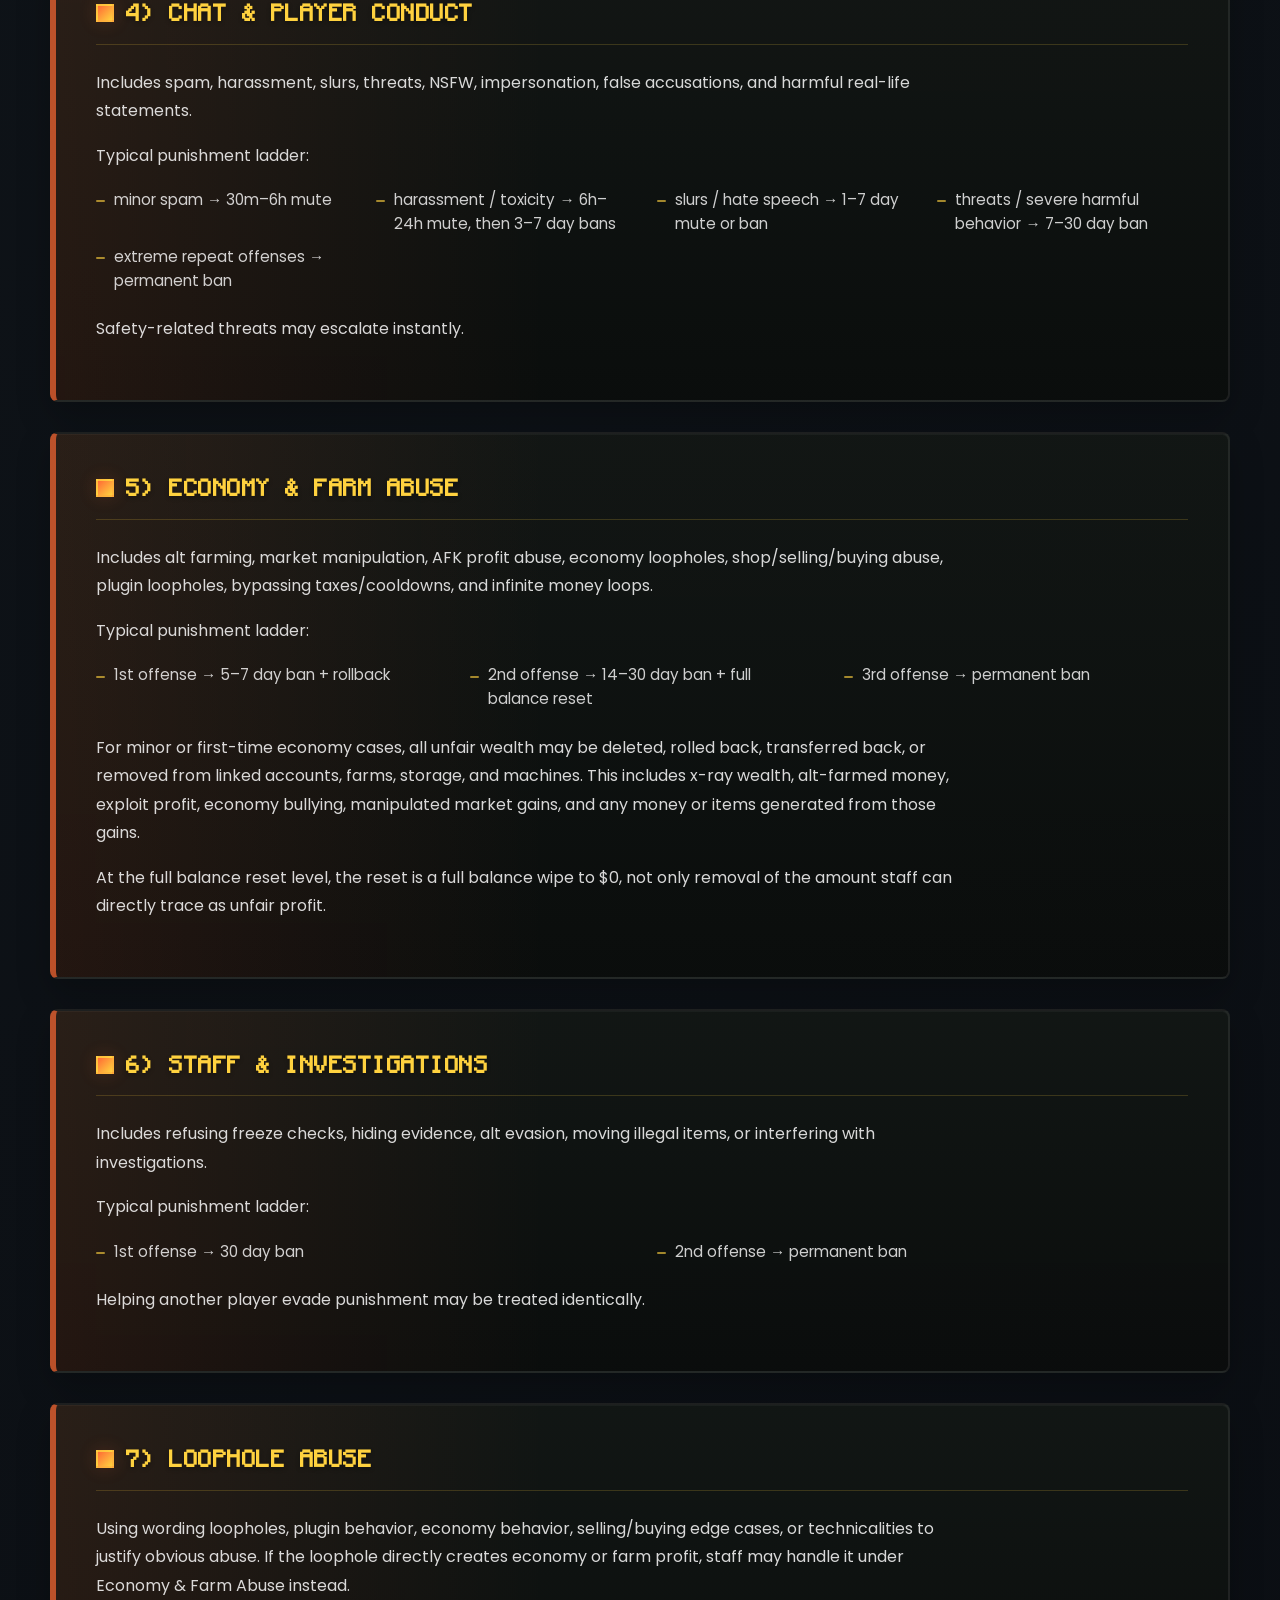
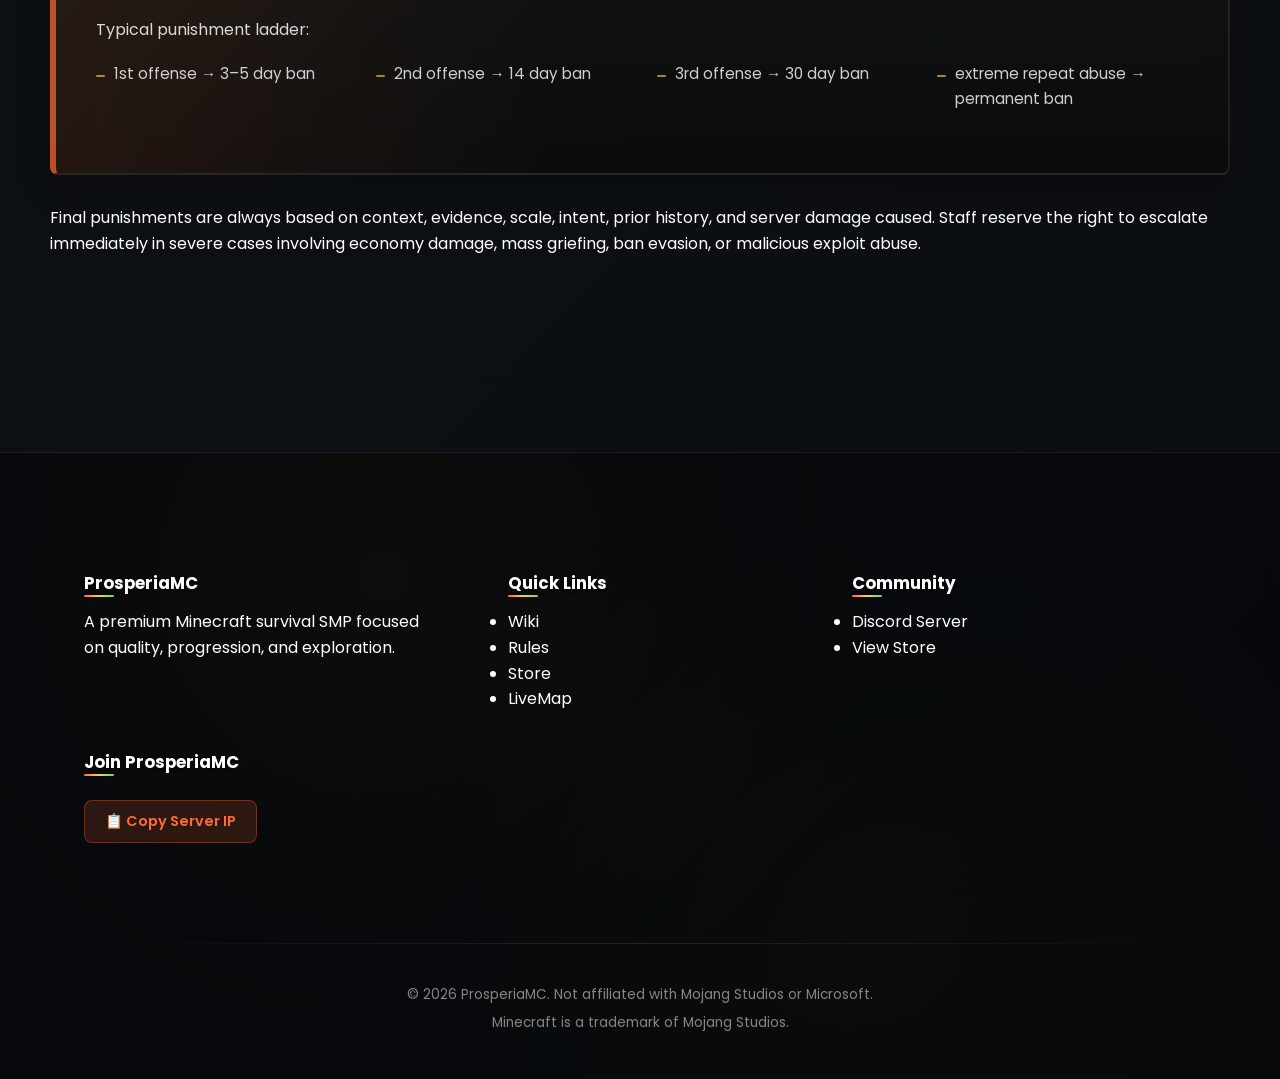
==== commit f0105e94: "Add pwarp trap rule" ====
--- a/rules.html
+++ b/rules.html
@@ -116,12 +116,14 @@
           <p>Not allowed:</p>
           <ul>
             <li>TP-trapping</li>
+            <li>intentionally creating player warps (pwarps) that lead into traps or the void</li>
             <li>combat logging</li>
             <li>safe-zone abuse</li>
             <li>claim-edge immunity abuse</li>
             <li>repeated PvP harassment</li>
           </ul>
           <p>TP-killing is allowed when the target has a reasonable chance to react, move, fight back, or escape. Using teleport itself as an unavoidable death trap is not.</p>
+          <p>Intentional pwarps that send players into traps, void drops, or unavoidable death areas are treated and punished as TP-trapping.</p>
           <p>Repeated PvP harassment includes targeting the same player across sessions only to stop them from playing, spawn camping, following them after staff intervention, or continuing after a clear warning.</p>
         </div>
 
@@ -231,7 +233,7 @@
 
         <div id="policy-combat" class="rule-category">
           <h3>3) COMBAT ABUSE</h3>
-          <p>Includes TP-trapping, combat logging, safe-zone abuse, claim-edge immunity abuse, and repeated PvP harassment.</p>
+          <p>Includes TP-trapping, intentional trap or void pwarps, combat logging, safe-zone abuse, claim-edge immunity abuse, and repeated PvP harassment.</p>
           <p>Typical punishment ladder:</p>
           <ul>
             <li>1st offense → warning or 12h–1 day ban</li>
